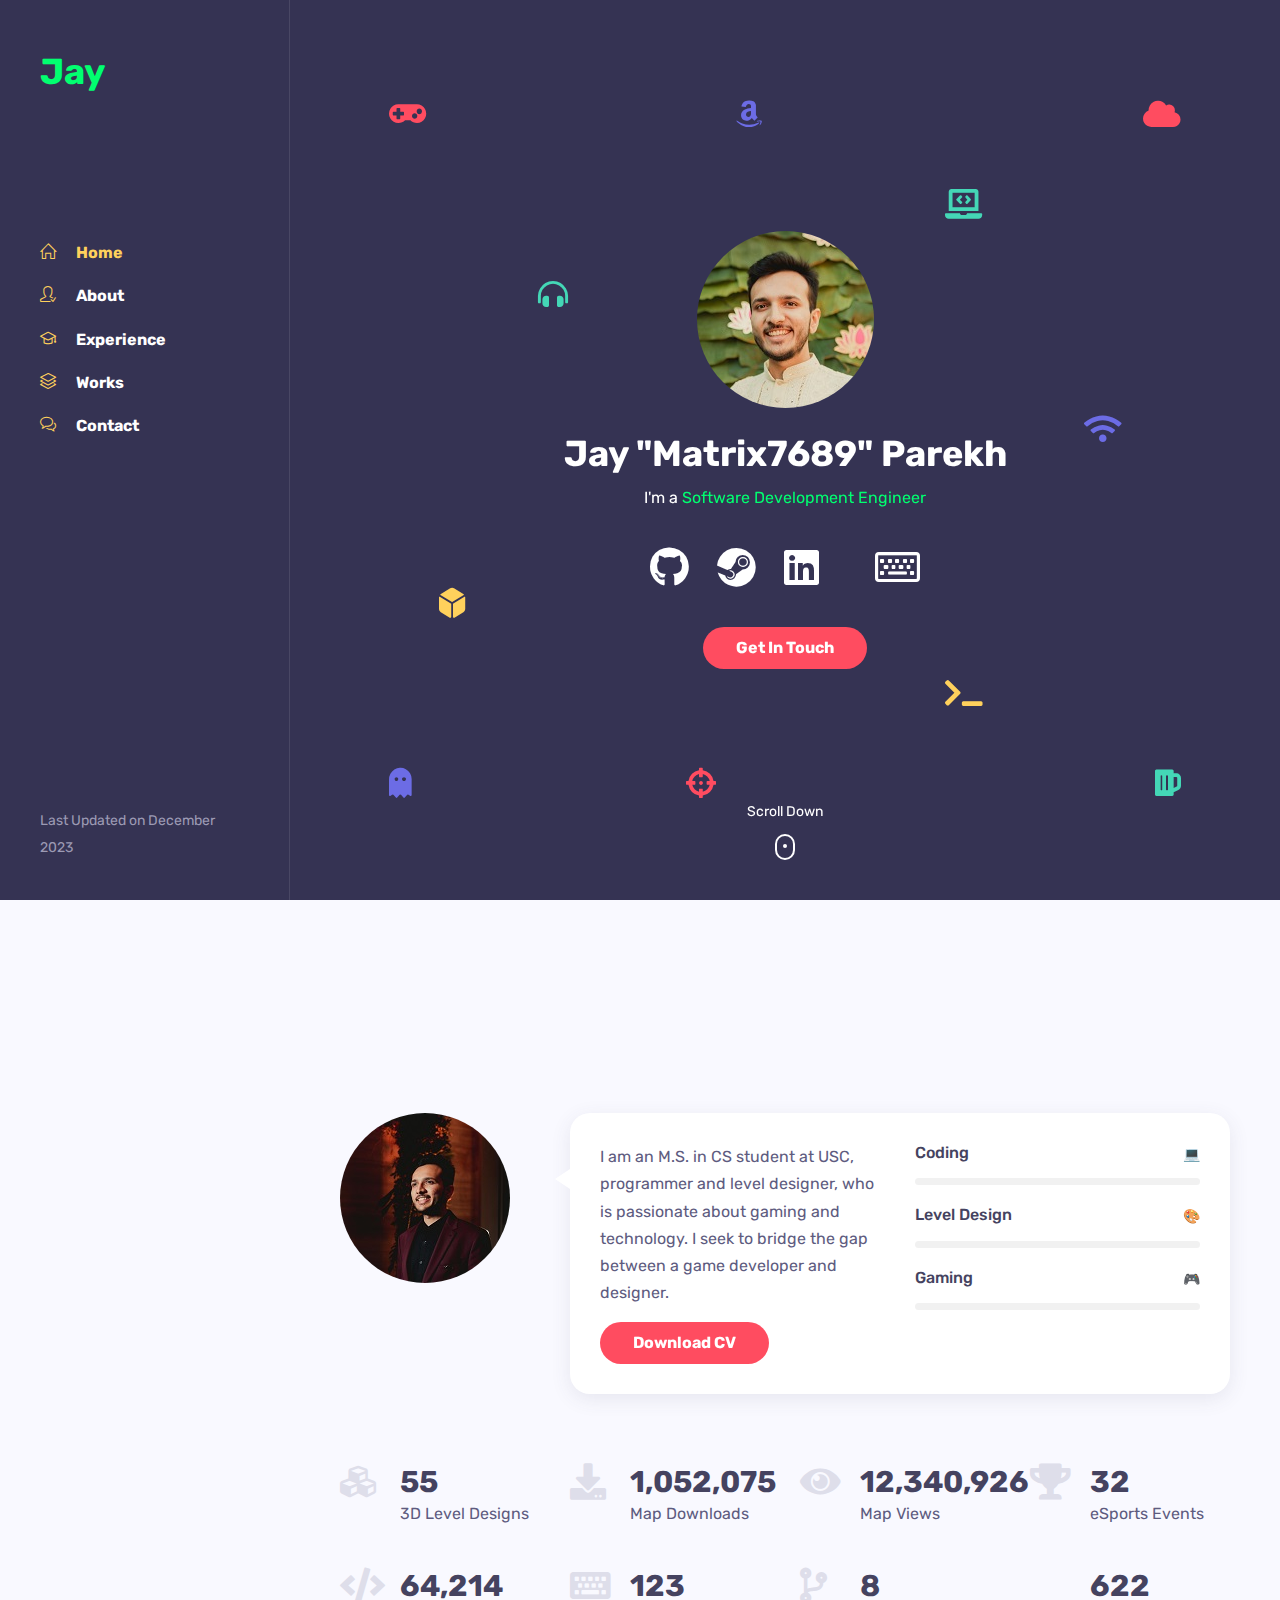
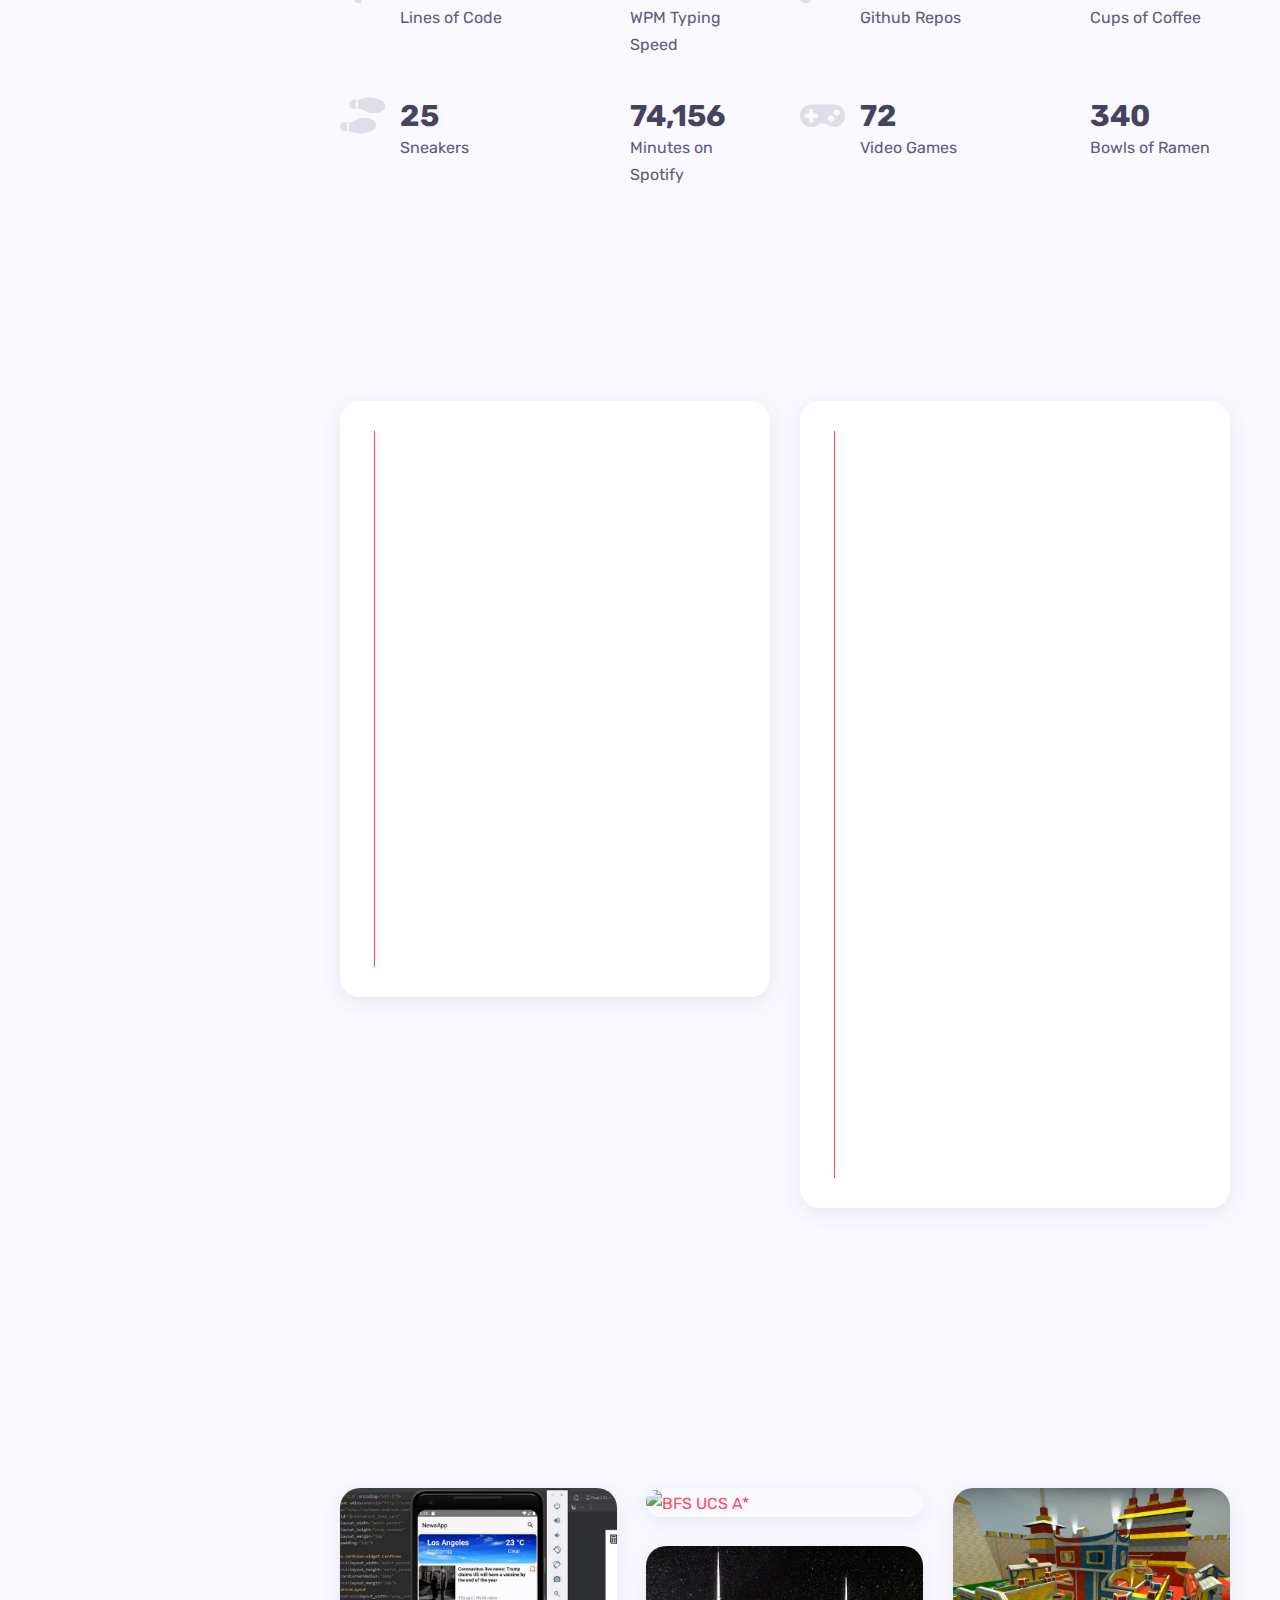
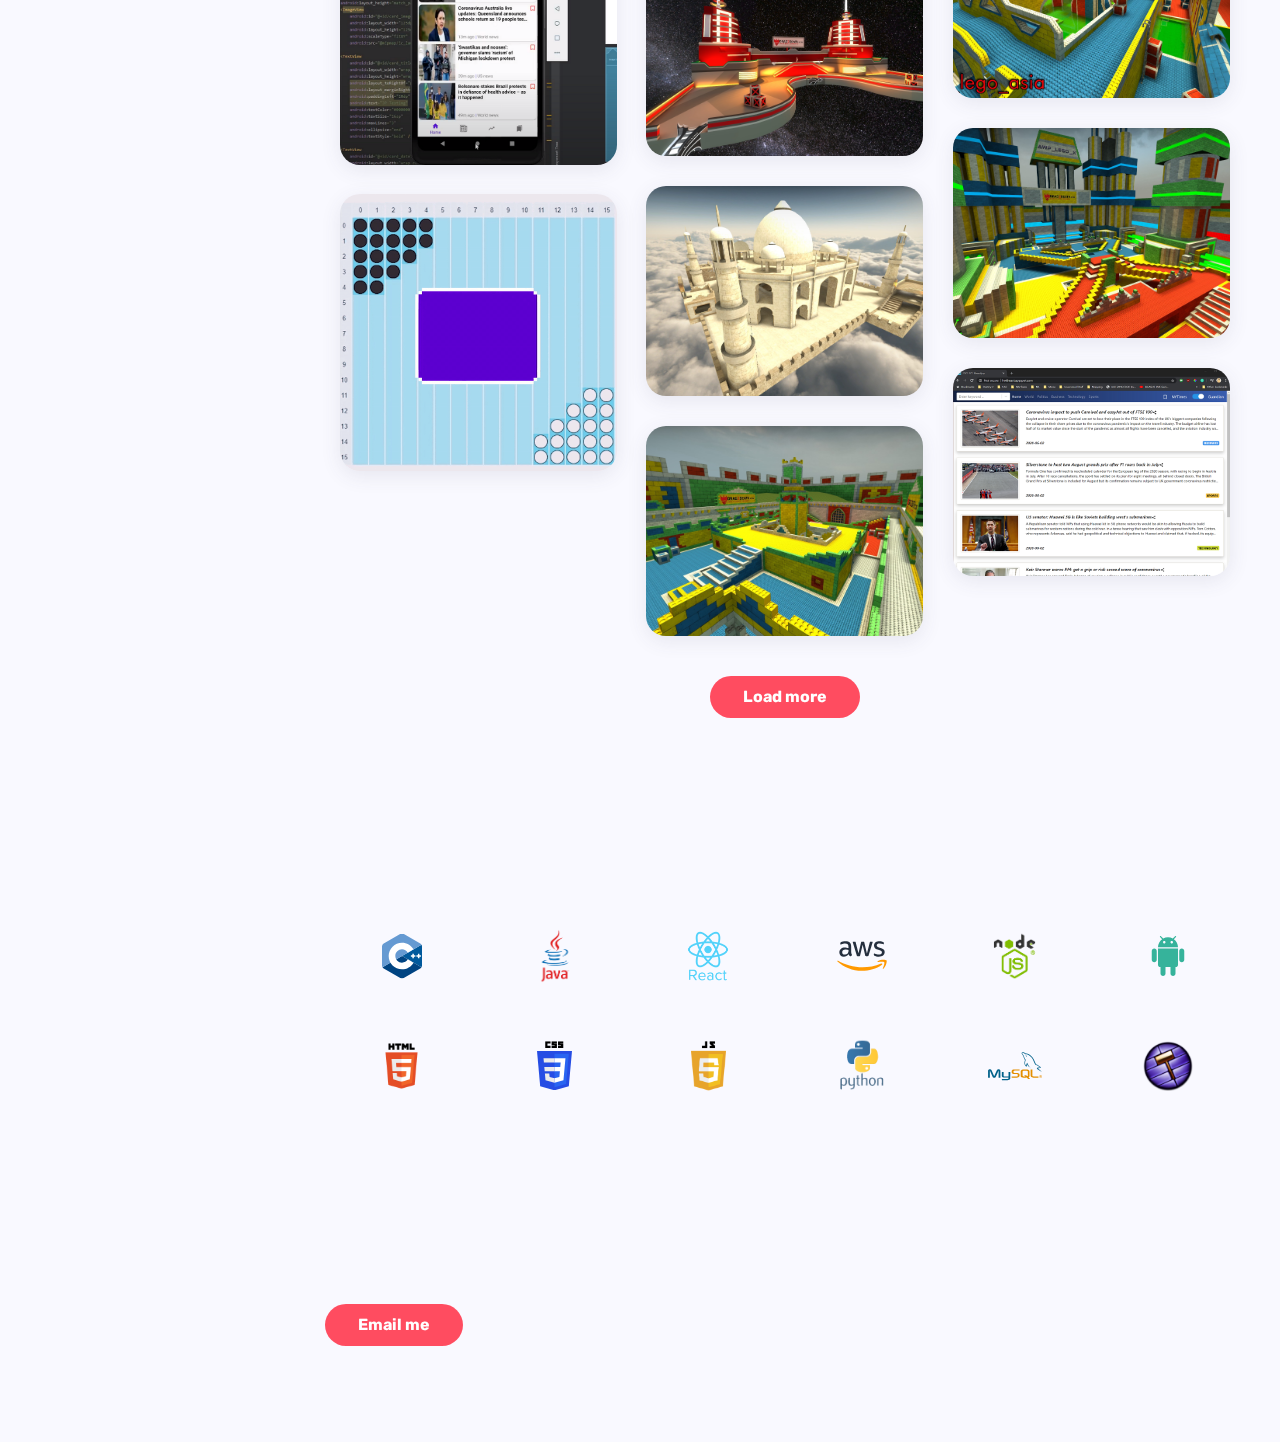
==== index.html @ c743f172 "Updated About Me Stats" ====
<!DOCTYPE html>
<html lang="en-US">

<head>
	<meta http-equiv="Content-Type" content="text/html; charset=UTF-8">
	<title>Jay Parekh Portfolio</title>
	<meta name="description" content="Jay Parekh | Software Developer | Level Designer | Matrix7689">
	<meta name="viewport" content="width=device-width, initial-scale=1, maximum-scale=1">
	<link rel="shortcut icon" type="image/x-icon" href="images/favicon.png">

	<!-- STYLESHEETS -->
	<link rel="stylesheet" href="css/bootstrap.min.css" type="text/css" media="all">
	<link rel="stylesheet" href="css/all.min.css" type="text/css" media="all">
	<link rel="stylesheet" href="css/simple-line-icons.css" type="text/css" media="all">
	<link rel="stylesheet" href="css/slick.css" type="text/css" media="all">
	<link rel="stylesheet" href="css/animate.css" type="text/css" media="all">
	<link rel="stylesheet" href="css/magnific-popup.css" type="text/css" media="all">
	<link rel="stylesheet" href="css/style.css" type="text/css" media="all">
	<script src="https://kit.fontawesome.com/011c4cad6c.js" crossorigin="anonymous"></script>
</head>

<body>

<!-- Preloader -->
<div id="preloader">
	<div class="outer">
		<!-- Google Chrome -->
		<div class="infinityChrome">
			<div></div>
			<div></div>
			<div></div>
		</div>

		<!-- Safari and others -->
		<div class="infinity">
			<div>
				<span></span>
			</div>
			<div>
				<span></span>
			</div>
			<div>
				<span></span>
			</div>
		</div>
		<!-- Stuff -->
		<svg xmlns="http://www.w3.org/2000/svg" version="1.1" class="goo-outer">
			<defs>
				<filter id="goo">
					<feGaussianBlur in="SourceGraphic" stdDeviation="6" result="blur" />
					<feColorMatrix in="blur" values="1 0 0 0 0  0 1 0 0 0  0 0 1 0 0  0 0 0 18 -7" result="goo" />
					<feBlend in="SourceGraphic" in2="goo" />
				</filter>
			</defs>
		</svg>
	</div>
</div>

<!-- mobile header -->
<header class="mobile-header-1">
	<div class="container">
		<!-- menu icon -->
		<div class="menu-icon d-inline-flex mr-4">
			<button>
				<span></span>
			</button>
		</div>
		<!-- logo image -->
		<div class="site-logo">
			<a href="index.html">
				<h1 class="mb-2 mt-0"><span class="text-rotating">Jay, JP, Matrix7689</span></h1>
			</a>
		</div>
	</div>
</header>

<!-- desktop header -->
<header class="desktop-header-1 d-flex align-items-start flex-column">

	<!-- logo image -->
	<div class="site-logo">
		<a href="index.html">
			<h1 class="mb-2 mt-0"><span class="text-rotating">Jay, JP, Matrix7689</span></h1>
		</a>
	</div>

	<!-- main menu -->
	<nav>
		<ul class="vertical-menu scrollspy">
			<li class="active"><a href="#home"><i class="icon-home"></i>Home</a></li>
			<li><a href="#about"><i class="icon-user-following"></i>About</a></li>
<!-- 			<li><a href="#services"><i class="icon-briefcase"></i>Services</a></li> -->
			<li><a href="#experience"><i class="icon-graduation"></i>Experience</a></li>
			<li><a href="#works"><i class="icon-layers"></i>Works</a></li>
			<!-- <li><a href="#blog"><i class="icon-note"></i>Blog</a></li> -->
			<li><a href="#contact"><i class="icon-bubbles"></i>Contact</a></li>
		</ul>
	</nav>

	<!-- site footer -->
	<div class="footer">
		<!-- copyright text -->
		<span class="copyright">Last Updated on December 2023</span>
	</div>

</header>

<!-- main layout -->
<main class="content">

	<!-- section home -->
	<section id="home" class="home d-flex align-items-center">
		<div class="container">

			<!-- intro -->
			<div class="intro">
				<!-- avatar image -->
				<img src="images/avatar_circle.png" alt="JP" class="mb-4" />

				<!-- info -->
				<h1 class="mb-2 mt-0">Jay "Matrix7689" Parekh</h1>
				<span>I'm a <span class="text-rotating">Software Development Engineer, 3D Level Designer, Full Stack Developer</span></span>

				<!-- social icons -->
				<ul class="social-icons light list-inline mb-0 mt-4">
					<li class="list-inline-item"><a href="https://github.com/Matrix7689" target="_blank"><i class="fab fa-github"></i></a></li>
					<li class="list-inline-item"><a href="https://steamcommunity.com/id/MatrixIN" target="_blank"><i class="fab fa-steam"></i></a></li>
					<li class="list-inline-item"><a href="https://www.linkedin.com/in/jaymparekh" target="_blank"><i class="fab fa-linkedin"></i></a></li>
					<li class="list-inline-item"><a href="https://twitter.com/jayp_or_jp" target="_blank"><i class="fab fa-x-twitter"></i></a></li>
					<li class="list-inline-item"><a href="https://monkeytype.com/profile/matrix7689" target="_blank"><i class="far fa-keyboard"></i></a></li>
				</ul>

				<!-- buttons -->
				<div class="mt-4">
					<a href="#contact" class="btn btn-default">Get In Touch</a>
				</div>
			</div>

			<!-- scroll down mouse wheel -->
			<div class="scroll-down">
				<a href="#about" class="mouse-wrapper">
					<span>Scroll Down</span>
					<span class="mouse">
						<span class="wheel"></span>
					</span>
				</a>
			</div>

			<!-- parallax layers -->
			<div class="parallax" data-relative-input="true">

				<div width="50" height="50" data-depth="0.6" class="layer p1"><span class="fas fa-gamepad"></span></div>

				<div width="50" height="50" data-depth="0.6" class="layer p2"><span class="fas fa-headphones-alt"></span></div>

				<div width="50" height="50" data-depth="0.6" class="layer p3"><span class="fas fa-dice-d6"></span></div>

				<div width="50" height="50" data-depth="0.6" class="layer p4"><span class="fas fa-ghost"></span></div>

				<div width="50" height="50" data-depth="0.6" class="layer p5"><span class="fab fa-amazon"></span></div>

				<div width="50" height="50" data-depth="0.6" class="layer p6"><span class="fas fa-crosshairs"></span></div>

				<div width="50" height="50" data-depth="0.6" class="layer p7"><span class="fas fa-laptop-code"></span></div>

				<div width="50" height="50" data-depth="0.6" class="layer p8"><span class="fas fa-terminal"></span></div>

				<div width="50" height="50" data-depth="0.6" class="layer p9"><span class="fas fa-cloud"></span></div>

				<div width="50" height="50" data-depth="0.6" class="layer p10"><span class="fas fa-wifi"></span></div>

				<div width="50" height="50" data-depth="0.6" class="layer p11"><span class="fas fa-beer"></span></div>

<!-- 				<svg width="27" height="29" data-depth="0.3" class="layer p1" xmlns="http://www.w3.org/2000/svg"><path d="M21.15625.60099c4.37954 3.67487 6.46544 9.40612 5.47254 15.03526-.9929 5.62915-4.91339 10.30141-10.2846 12.25672-5.37122 1.9553-11.3776.89631-15.75715-2.77856l2.05692-2.45134c3.50315 2.93948 8.3087 3.78663 12.60572 2.22284 4.297-1.5638 7.43381-5.30209 8.22768-9.80537.79387-4.50328-.8749-9.08872-4.37803-12.02821L21.15625.60099z" fill="#FFD15C" fill-rule="evenodd"/></svg>


				<svg width="26" height="26" data-depth="0.2" class="layer p2" xmlns="http://www.w3.org/2000/svg"><path d="M13 3.3541L2.42705 24.5h21.1459L13 3.3541z" stroke="#FF4C60" stroke-width="3" fill="none" fill-rule="evenodd"/></svg>

				<svg width="30" height="25" data-depth="0.3" class="layer p3" xmlns="http://www.w3.org/2000/svg"><path d="M.1436 8.9282C3.00213 3.97706 8.2841.92763 14.00013.92796c5.71605.00032 10.9981 3.04992 13.85641 8 2.8583 4.95007 2.8584 11.0491-.00014 16.00024l-2.77128-1.6c2.28651-3.96036 2.28631-8.84002.00011-12.8002-2.2862-3.96017-6.5124-6.40017-11.08513-6.4-4.57271.00018-8.79872 2.43984-11.08524 6.4002l-2.77128-1.6z" fill="#44D7B6" fill-rule="evenodd"/></svg>

				<svg width="15" height="23" data-depth="0.6" class="layer p4" xmlns="http://www.w3.org/2000/svg"><rect transform="rotate(30 9.86603 10.13397)" x="7" width="3" height="25" rx="1.5" fill="#FFD15C" fill-rule="evenodd"/></svg>

				<svg width="15" height="23" data-depth="0.2" class="layer p5" xmlns="http://www.w3.org/2000/svg"><rect transform="rotate(30 9.86603 10.13397)" x="7" width="3" height="25" rx="1.5" fill="#6C6CE5" fill-rule="evenodd"/></svg>

				<svg width="49" height="17" data-depth="0.5" class="layer p6" xmlns="http://www.w3.org/2000/svg"><g fill="#FF4C60" fill-rule="evenodd"><path d="M.5 16.5c0-5.71709 2.3825-10.99895 6.25-13.8567 3.8675-2.85774 8.6325-2.85774 12.5 0C23.1175 5.50106 25.5 10.78292 25.5 16.5H23c0-4.57303-1.90625-8.79884-5-11.08535-3.09375-2.28652-6.90625-2.28652-10 0C4.90625 7.70116 3 11.92697 3 16.5H.5z"/><path d="M23.5 16.5c0-5.71709 2.3825-10.99895 6.25-13.8567 3.8675-2.85774 8.6325-2.85774 12.5 0C46.1175 5.50106 48.5 10.78292 48.5 16.5H46c0-4.57303-1.90625-8.79884-5-11.08535-3.09375-2.28652-6.90625-2.28652-10 0-3.09375 2.28651-5 6.51232-5 11.08535h-2.5z"/></g></svg>

				<svg width="26" height="26" data-depth="0.4" class="layer p7" xmlns="http://www.w3.org/2000/svg"><path d="M13 22.6459L2.42705 1.5h21.1459L13 22.6459z" stroke="#FFD15C" stroke-width="3" fill="none" fill-rule="evenodd"/></svg>

				<svg width="19" height="21" data-depth="0.3" class="layer p8" xmlns="http://www.w3.org/2000/svg"><rect transform="rotate(-40 6.25252 10.12626)" x="7" width="3" height="25" rx="1.5" fill="#6C6CE5" fill-rule="evenodd"/></svg>

				<svg width="30" height="25" data-depth="0.3" data-depth-y="-1.30" class="layer p9" xmlns="http://www.w3.org/2000/svg"><path d="M29.8564 16.0718c-2.85854 4.95114-8.1405 8.00057-13.85654 8.00024-5.71605-.00032-10.9981-3.04992-13.85641-8-2.8583-4.95007-2.8584-11.0491.00014-16.00024l2.77128 1.6c-2.28651 3.96036-2.28631 8.84002-.00011 12.8002 2.2862 3.96017 6.5124 6.40017 11.08513 6.4 4.57271-.00018 8.79872-2.43984 11.08524-6.4002l2.77128 1.6z" fill="#6C6CE5" fill-rule="evenodd"/></svg>

				<svg width="47" height="29" data-depth="0.2" class="layer p10" xmlns="http://www.w3.org/2000/svg"><g fill="#44D7B6" fill-rule="evenodd"><path d="M46.78878 17.19094c-1.95535 5.3723-6.00068 9.52077-10.61234 10.8834-4.61167 1.36265-9.0893-.26708-11.74616-4.27524-2.65686-4.00817-3.08917-9.78636-1.13381-15.15866l2.34923.85505c-1.56407 4.29724-1.2181 8.92018.90705 12.12693 2.12514 3.20674 5.70772 4.5107 9.39692 3.4202 3.68921-1.0905 6.92581-4.40949 8.48988-8.70673l2.34923.85505z"/><path d="M25.17585 9.32448c-1.95535 5.3723-6.00068 9.52077-10.61234 10.8834-4.61167 1.36264-9.0893-.26708-11.74616-4.27525C.16049 11.92447-.27182 6.14628 1.68354.77398l2.34923.85505c-1.56407 4.29724-1.2181 8.92018.90705 12.12692 2.12514 3.20675 5.70772 4.5107 9.39692 3.4202 3.68921-1.0905 6.92581-4.40948 8.48988-8.70672l2.34923.85505z"/></g></svg>

				<svg width="33" height="20" data-depth="0.5" class="layer p11" xmlns="http://www.w3.org/2000/svg"><path d="M32.36774.34317c.99276 5.63023-1.09332 11.3614-5.47227 15.03536-4.37895 3.67396-10.3855 4.73307-15.75693 2.77837C5.76711 16.2022 1.84665 11.53014.8539 5.8999l3.15139-.55567c.7941 4.50356 3.93083 8.24147 8.22772 9.8056 4.29688 1.56413 9.10275.71673 12.60554-2.2227C28.34133 9.98771 30.01045 5.4024 29.21635.89884l3.15139-.55567z" fill="#FFD15C" fill-rule="evenodd"/></svg> -->

			</div>
		</div>

	</section>

	<!-- section about -->
	<section id="about">

		<div class="container">

			<!-- section title -->
			<h2 class="section-title wow fadeInUp">About Me</h2>

			<div class="spacer" data-height="60"></div>

			<div class="row">

				<div class="col-md-3">
					<div class="text-center text-md-left">
						<!-- avatar image -->
						<img src="images/avatar_circle_2.png" alt="JP" />
					</div>
					<div class="spacer d-md-none d-lg-none" data-height="30"></div>
				</div>

				<div class="col-md-9 triangle-left-md triangle-top-sm">
					<div class="rounded bg-white shadow-dark padding-30">
						<div class="row">
							<div class="col-md-6">
								<!-- about text -->
<!-- 								<p>I am a student pursuing Master's in Computer Science at University of Southern California. I have rich experience in coding, level design, and web technology. Also, did I mention that I love gaming?</p> -->
								<p>I am an M.S. in CS student at USC, programmer and level designer, who is passionate about gaming and technology. I seek to bridge the gap between a game developer and designer.</p>
								<div class="mt-3">
									<a href="https://matrix7689.github.io/Jay_Parekh_Resume.pdf" target="_blank" class="btn btn-default">Download CV</a>
								</div>
								<div class="spacer d-md-none d-lg-none" data-height="30"></div>
							</div>
							<div class="col-md-6">
								<!-- skill item -->
								<div class="skill-item">
									<div class="skill-info clearfix">
										<h4 class="float-left mb-3 mt-0">Coding</h4>
										<span class="float-right">💻</span>
									</div>
									<div class="progress">
										<div class="progress-bar data-background" role="progressbar" aria-valuemin="0" aria-valuemax="100" aria-valuenow="90" data-color="#FFD15C">
										</div>
									</div>
									<div class="spacer" data-height="20"></div>
								</div>

								<!-- skill item -->
								<div class="skill-item">
									<div class="skill-info clearfix">
										<h4 class="float-left mb-3 mt-0">Level Design</h4>
										<span class="float-right">🎨</span>
									</div>
									<div class="progress">
										<div class="progress-bar data-background" role="progressbar" aria-valuemin="0" aria-valuemax="100" aria-valuenow="80" data-color="#FF4C60">
										</div>
									</div>
									<div class="spacer" data-height="20"></div>
								</div>

								<!-- skill item -->
								<div class="skill-item">
									<div class="skill-info clearfix">
										<h4 class="float-left mb-3 mt-0">Gaming</h4>
										<span class="float-right">🎮</span>
									</div>
									<div class="progress">
										<div class="progress-bar data-background" role="progressbar" aria-valuemin="0" aria-valuemax="100" aria-valuenow="100" data-color="#6C6CE5">
										</div>
									</div>
								</div>
							</div>
						</div>
					</div>
				</div>

			</div>
			<!-- row end -->

			<div class="spacer" data-height="70"></div>

			<div class="row">

				<div class="col-md-3 col-sm-6">
					<!-- fact item -->
					<div class="fact-item">
						<span class="fas fa-cubes"></span>
						<div class="details">
							<h3 class="mb-0 mt-0 number"><em class="count">55</em></h3>
							<p class="mb-0">3D Level Designs</p>
						</div>
					</div>
					<div class="spacer d-md-none d-lg-none" data-height="30"></div>
				</div>

				<div class="col-md-3 col-sm-6">
					<!-- fact item -->
					<div class="fact-item">
						<span class="fas fa-download"></span>
						<div class="details">
							<h3 class="mb-0 mt-0 number"><em class="count">1,052,075</em></h3>
							<p class="mb-0">Map Downloads</p>
						</div>
					</div>
					<div class="spacer d-md-none d-lg-none" data-height="30"></div>
				</div>

				<div class="col-md-3 col-sm-6">
					<!-- fact item -->
					<div class="fact-item">
						<span class="fas fa-eye"></span>
						<div class="details">
							<h3 class="mb-0 mt-0 number"><em class="count">12,340,926</em></h3>
							<p class="mb-0">Map Views</p>
						</div>
					</div>
					<div class="spacer d-md-none d-lg-none" data-height="30"></div>
				</div>

				<div class="col-md-3 col-sm-6">
					<!-- fact item -->
					<div class="fact-item">
						<span class="fas fa-trophy"></span>
						<div class="details">
							<h3 class="mb-0 mt-0 number"><em class="count">32</em></h3>
							<p class="mb-0">eSports Events</p>
						</div>
					</div>
				</div>

			</div>
			<div class="spacer" data-height="40"></div>
			<div class="row">

				<div class="col-md-3 col-sm-6">
					<!-- fact item -->
					<div class="fact-item">
						<span class="fas fa-code"></span>
						<div class="details">
							<h3 class="mb-0 mt-0 number"><em class="count">64,214</em></h3>
							<p class="mb-0">Lines of Code</p>
						</div>
					</div>
					<div class="spacer d-md-none d-lg-none" data-height="30"></div>
				</div>

				<div class="col-md-3 col-sm-6">
					<!-- fact item -->
					<div class="fact-item">
						<span class="fas fa-keyboard"></span>
						<div class="details">
							<h3 class="mb-0 mt-0 number"><em class="count">123</em></h3>
							<p class="mb-0">WPM Typing Speed</p>
						</div>
					</div>
					<div class="spacer d-md-none d-lg-none" data-height="30"></div>
				</div>

				<div class="col-md-3 col-sm-6">
					<!-- fact item -->
					<div class="fact-item">
						<span class="fas fa-code-branch"></span>
						<div class="details">
							<h3 class="mb-0 mt-0 number"><em class="count">8</em></h3>
							<p class="mb-0">Github Repos</p>
						</div>
					</div>
					<div class="spacer d-md-none d-lg-none" data-height="30"></div>
				</div>

				<div class="col-md-3 col-sm-6">
					<!-- fact item -->
					<div class="fact-item">
						<span class="fas fa-mug-hot"></span>
						<div class="details">
							<h3 class="mb-0 mt-0 number"><em class="count">622</em></h3>
							<p class="mb-0">Cups of Coffee</p>
						</div>
					</div>
				</div>

			</div>
			<div class="spacer" data-height="40"></div>
			<div class="row">

				<div class="col-md-3 col-sm-6">
					<!-- fact item -->
					<div class="fact-item">
						<span class="fas fa-shoe-prints"></span>
						<div class="details">
							<h3 class="mb-0 mt-0 number"><em class="count">25</em></h3>
							<p class="mb-0">Sneakers</p>
						</div>
					</div>
					<div class="spacer d-md-none d-lg-none" data-height="30"></div>
				</div>

				<div class="col-md-3 col-sm-6">
					<!-- fact item -->
					<div class="fact-item">
						<span class="fas fa-headphones-simple"></span>
						<div class="details">
							<h3 class="mb-0 mt-0 number"><em class="count">74,156</em></h3>
							<p class="mb-0">Minutes on Spotify</p>
						</div>
					</div>
					<div class="spacer d-md-none d-lg-none" data-height="30"></div>
				</div>

				<div class="col-md-3 col-sm-6">
					<!-- fact item -->
					<div class="fact-item">
						<span class="fas fa-gamepad"></span>
						<div class="details">
							<h3 class="mb-0 mt-0 number"><em class="count">72</em></h3>
							<p class="mb-0">Video Games</p>
						</div>
					</div>
					<div class="spacer d-md-none d-lg-none" data-height="30"></div>
				</div>

				<div class="col-md-3 col-sm-6">
					<!-- fact item -->
					<div class="fact-item">
						<span class="fas fa-bowl-rice"></span>
						<div class="details">
							<h3 class="mb-0 mt-0 number"><em class="count">340</em></h3>
							<p class="mb-0">Bowls of Ramen</p>
						</div>
					</div>
				</div>

			</div>

		</div>

	</section>

	<!-- section services -->
	<!-- <section id="services">

		<div class="container">


			<h2 class="section-title wow fadeInUp">Services</h2>

			<div class="spacer" data-height="60"></div>

			<div class="row">

				<div class="col-md-4">

					<div class="service-box rounded data-background padding-30 text-center text-light shadow-blue" data-color="#6C6CE5">
						<img src="images/service-1.svg" alt="UI/UX design" />
						<h3 class="mb-3 mt-0">UI/UX design</h3>
						<p class="mb-0">Lorem ipsum dolor sit amet consectetuer adipiscing elit aenean commodo ligula eget.</p>
					</div>
					<div class="spacer d-md-none d-lg-none" data-height="30"></div>
				</div>

				<div class="col-md-4">

					<div class="service-box rounded data-background padding-30 text-center shadow-yellow" data-color="#F9D74C">
						<img src="images/service-2.svg" alt="UI/UX design" />
						<h3 class="mb-3 mt-0">Web Development</h3>
						<p class="mb-0">Lorem ipsum dolor sit amet consectetuer adipiscing elit aenean commodo ligula eget.</p>
					</div>
					<div class="spacer d-md-none d-lg-none" data-height="30"></div>
				</div>

				<div class="col-md-4">

					<div class="service-box rounded data-background padding-30 text-center text-light shadow-pink" data-color="#F97B8B">
						<img src="images/service-3.svg" alt="UI/UX design" />
						<h3 class="mb-3 mt-0">Photography</h3>
						<p class="mb-0">Lorem ipsum dolor sit amet consectetuer adipiscing elit aenean commodo ligula eget.</p>
					</div>
				</div>

			</div>

			<div class="mt-5 text-center">
				<p class="mb-0">Looking for a custom job? <a href="#contact">Click here</a> to contact me! 👋</p>
			</div>

		</div>

	</section> -->

	<!-- section experience -->
	<section id="experience">

		<div class="container">

			<!-- section title -->
			<h2 class="section-title wow fadeInUp">Education and Experience</h2>
			<div class="spacer" data-height="60"></div>

			<div class="row">

				<div class="col-md-6">

					<!-- timeline wrapper -->
					<div class="timeline edu bg-white rounded shadow-dark padding-30 overflow-hidden">

						<!-- timeline item -->
						<div class="timeline-container wow fadeInUp">
							<div class="content">
								<span class="time">August 2019 - May 2021</span>
								<h3 class="title">University of Southern California</h3>
								<p class="myRole">Master's in Computer Science</p>
								<ul class="myDesc">
									<li>Location: Los Angeles, USA</li>
									<li>Relevant Coursework: Web Technologies, 3-D Graphics and Rendering, Analysis of Algorithms, Foundations of Artificial Intelligence, Advanced Mobile Devices and Game Consoles</li>
								</ul>
							</div>
						</div>

						<!-- timeline item -->
						<div class="timeline-container wow fadeInUp" data-wow-delay="0.2s">
							<div class="content">
								<span class="time">August 2015 - May 2019</span>
								<h3 class="title">University of Mumbai</h3>
								<p class="myRole">Bachelor of Engineering in Information Technology</p>
								<ul class="myDesc">
									<li>Location: Mumbai, India</li>
									<li>Relevant Coursework: Data Structure and Algorithm Analysis, Computer Graphics and Virtual Reality, Object Oriented Programming Methodology, Image Processing, Web Programming</li>
								</ul>
							</div>
						</div>

						<!-- main line -->
						<span class="line"></span>

					</div>

				</div>

				<div class="col-md-6">

					<!-- responsive spacer -->
					<div class="spacer d-md-none d-lg-none" data-height="30"></div>

					<!-- timeline wrapper -->
					<div class="timeline exp bg-white rounded shadow-dark padding-30 overflow-hidden">

						<!-- timeline item -->
						<div class="timeline-container wow fadeInUp">
							<div class="content">
								<span class="time">May 2020 - August 2020</span>
								<h3 class="title"  style="color:#FF9800;"><span class="fab fa-amazon" style="margin-right:4px"></span>| Amazon</h3>
								<p class="myRole">Software Development Engineer Intern</p>
								<ul class="myDesc">
									<li>Developed a Full-Stack end to end service tool, consumed by the Ordering Shopping Cart team.</li>
									<li>Brought down operation time from 4 hours to 5 minutes by automating the existing manual and error-prone process.</li>
									<li>Designed a UI in ReactJS with filtering, sorting, pagination, selection and form validation features.</li>
									<li>Implemented and devised new APIs in Java which act as the middleware between the Front-end and other Back-end components.</li>
								</ul>
							</div>
						</div>

						<!-- timeline item -->
						<div class="timeline-container wow fadeInUp" data-wow-delay="0.2s">
							<div class="content">
								<span class="time">July 2017 - February 2019</span>
								<h3 class="title">Bigshine Media & Entertainment</h3>
								<p class="myRole">Chief Technical Officer</p>
								<ul class="myDesc">
									<li>Led operations of 4 subsidiaries: Mammoth Media, Mammoth Gears, Ironhead Productions and Mammoth Gaming.</li>
									<li>Headed a group of 3 in developing 3 websites (both front-end and back-end).</li>
									<li>Communicated, co-ordinated and contacted large companies such as Cooler Master, Zowie by BenQ, Circle Gaming, USports and Entity Gaming.</li>
									<li>Supervised technical operations of video games in “U CYPHER SEASON 1” TV show telecasted on MTV India.</li>
								</ul>
							</div>
						</div>

						<!-- main line -->
						<span class="line"></span>

					</div>

				</div>

			</div>

		</div>

	</section>

	<!-- section works -->
	<section id="works">

		<div class="container">

			<!-- section title -->
			<h2 class="section-title wow fadeInUp">Works</h2>

			<div class="spacer" data-height="60"></div>

			<!-- portfolio filter (desktop) -->
			<ul class="portfolio-filter list-inline wow fadeInUp">
				<li class="current list-inline-item" data-filter="*">All</li>
				<li class="list-inline-item" data-filter=".creative">Level Designs</li>
				<li class="list-inline-item" data-filter=".art">Web Dev</li>
				<li class="list-inline-item" data-filter=".design">AI</li>
				<li class="list-inline-item" data-filter=".branding">ML</li>
			</ul>

			<!-- portfolio filter (mobile) -->
			<div class="pf-filter-wrapper">
				<select class="portfolio-filter-mobile">
					<option value="*">All</option>
					<option value=".creative">Level Designs</option>
					<option value=".art">Web Dev</option>
					<option value=".design">AI</option>
					<option value=".branding">ML</option>
				</select>
			</div>

			<!-- portolio wrapper -->
			<div class="row portfolio-wrapper">

				<!-- portfolio item -->
<!-- 				<div class="col-md-4 col-sm-6 grid-item art">
					<a href="images/works/1.svg" class="work-image">
						<div class="portfolio-item rounded shadow-dark">
							<div class="details">
								<span class="term">Art</span>
								<h4 class="title">Project Managment Illustration</h4>
								<span class="more-button"><i class="icon-magnifier-add"></i></span>
							</div>
							<div class="thumb">
								<img src="images/works/1.svg" alt="Portfolio-title" />
								<div class="mask"></div>
							</div>
						</div>
					</a>
				</div> -->

				<!-- portfolio item -->
				<div class="col-md-4 col-sm-6 grid-item art">
					<a href="#small-dialog" class="work-content">
						<div class="portfolio-item rounded shadow-dark">
							<div class="details">
								<span class="term">Web Dev, Android</span>
								<h4 class="title">NewsApp - Android Application</h4>
								<span class="more-button"><i class="icon-options"></i></span>
							</div>
							<div class="thumb">
								<img src="images/works/android_news.png" alt="NewsApp Android" />
								<div class="mask"></div>
							</div>
						</div>
					</a>
					<div id="small-dialog" class="white-popup zoom-anim-dialog mfp-hide">
						<iframe height="333" width="592" src="https://www.youtube.com/embed/Pxl6860Nsec"></iframe>
						<h2>NewsApp - Android Application</h2>
						<p>The app shows latest news using Guardian API, and latest weather information using OpenWeatherMap API - based on user's live location.</p>
						<p>Users can bookmark any article that they like and it is saved locally using SharedPreferences.</p>
						<p>Used Google Trends API and MP Android Chart to graph keyword trends searched by users.</p>
						<p>Implemented Bing Autosuggest API in the search bar to help users look for news related to a specific keyword.</p>
						<a href="https://github.com/Matrix7689/NewsApp-Android" target="_blank" class="btn btn-default">View on Github</a>
					</div>
				</div>

				<div class="col-md-4 col-sm-6 grid-item design">
					<a href="#small-dialog3" class="work-content">
						<div class="portfolio-item rounded shadow-dark">
							<div class="details">
								<span class="term">AI</span>
								<h4 class="title">BFS UCS A*</h4>
								<span class="more-button"><i class="icon-options"></i></span>
							</div>
							<div class="thumb">
								<img src="images/works/bfs.gif" alt="BFS UCS A*" />
								<div class="mask"></div>
							</div>
						</div>
					</a>
					<div id="small-dialog3" class="white-popup zoom-anim-dialog mfp-hide">
						<img src="images/works/bfs.gif" alt="BFS UCS A*" />
						<h2>BFS UCS A*</h2>
						<p>A C++11 program that will take an input file that describes the terrain map, landing site, target sites, and characteristics of a Mars rover robot and for each target site, it will find the optimal (shortest) safe path from the landing site to that target. A path is composed of a sequence of elementary moves. Each elementary move consists of moving the rover to one of its 8 neighbors.</p>
						<a href="https://github.com/Matrix7689/BFS-UCS-AStar" target="_blank" class="btn btn-default">View on Github</a>
					</div>
				</div>

				<!-- portfolio item -->
<!-- 				<div class="col-md-4 col-sm-6 grid-item branding">
					<a href="https://www.youtube.com/watch?v=qf9z4ulfmYw" class="work-video">
						<div class="portfolio-item rounded shadow-dark">
							<div class="details">
								<span class="term">Branding</span>
								<h4 class="title">Delivery App Wireframe</h4>
								<span class="more-button"><i class="icon-camrecorder"></i></span>
							</div>
							<div class="thumb">
								<img src="images/works/3.svg" alt="Portfolio-title" />
								<div class="mask"></div>
							</div>
						</div>
					</a>
				</div> -->

				<!-- portfolio item -->
<!-- 				<div class="col-md-4 col-sm-6 grid-item creative">
					<a href="https://w.soundcloud.com/player/?url=https%3A//api.soundcloud.com/tracks/240233494&amp;color=%23ff5500&amp;auto_play=false&amp;hide_related=false&amp;show_comments=true&amp;show_user=true&amp;show_reposts=false&amp;show_teaser=true&amp;visual=true" class="work-video">
						<div class="portfolio-item rounded shadow-dark">
							<div class="details">
								<span class="term">Creative</span>
								<h4 class="title">Onboarding Motivation</h4>
								<span class="more-button"><i class="icon-music-tone-alt"></i></span>
							</div>
							<div class="thumb">
								<img src="images/works/4.svg" alt="Portfolio-title" />
								<div class="mask"></div>
							</div>
						</div>
					</a>
				</div> -->

				<!-- portfolio item -->
				<div class="col-md-4 col-sm-6 grid-item creative">
					<a href="#gallery-1" class="gallery-link">
						<div class="portfolio-item rounded shadow-dark">
							<div class="details">
								<span class="term">Level Design</span>
								<h4 class="title">Awp Lego Asia</h4>
								<span class="more-button"><i class="icon-picture"></i></span>
							</div>
							<div class="thumb">
								<img class="works-img" src="images/works/awplegoasia/0_main.jpg" alt="Awp Lego Asia" />
								<div class="mask"></div>
							</div>
						</div>
					</a>
					<div id="gallery-1" class="gallery mfp-hide">
						<a href="images/works/awplegoasia/0_main.jpg"></a>
						<a href="images/works/awplegoasia/1.jpg"></a>
						<a href="images/works/awplegoasia/2.jpg"></a>
						<a href="images/works/awplegoasia/3.jpg"></a>
						<a href="images/works/awplegoasia/4.jpg"></a>
						<a href="images/works/awplegoasia/5.jpg"></a>
						<a href="images/works/awplegoasia/6.jpg"></a>
					</div>
				</div>

				<div class="col-md-4 col-sm-6 grid-item creative">
					<a href="#gallery-2" class="gallery-link">
						<div class="portfolio-item rounded shadow-dark">
							<div class="details">
								<span class="term">Level Design</span>
								<h4 class="title">Lcz Ctf Galaxy</h4>
								<span class="more-button"><i class="icon-picture"></i></span>
							</div>
							<div class="thumb">
								<img class="works-img" src="images/works/lczctfgalaxy/0_main.jpg" alt="Lcz Ctf Galaxy" />
								<div class="mask"></div>
							</div>
						</div>
					</a>
					<div id="gallery-2" class="gallery mfp-hide">
						<a href="images/works/lczctfgalaxy/0_main.jpg"></a>
						<a href="images/works/lczctfgalaxy/1.jpg"></a>
						<a href="images/works/lczctfgalaxy/2.jpg"></a>
						<a href="images/works/lczctfgalaxy/3.jpg"></a>
						<a href="images/works/lczctfgalaxy/4.jpg"></a>
						<a href="images/works/lczctfgalaxy/5.jpg"></a>
					</div>
				</div>

				<div class="col-md-4 col-sm-6 grid-item creative">
					<a href="#gallery-4" class="gallery-link">
						<div class="portfolio-item rounded shadow-dark">
							<div class="details">
								<span class="term">Level Design</span>
								<h4 class="title">Awp Lego X</h4>
								<span class="more-button"><i class="icon-picture"></i></span>
							</div>
							<div class="thumb">
								<img class="works-img" src="images/works/awplegox/0_main.jpg" alt="Awp Lego X" />
								<div class="mask"></div>
							</div>
						</div>
					</a>
					<div id="gallery-4" class="gallery mfp-hide">
						<a href="images/works/awplegox/0_main.jpg"></a>
						<a href="images/works/awplegox/1.jpg"></a>
						<a href="images/works/awplegox/2.jpg"></a>
						<a href="images/works/awplegox/3.jpg"></a>
						<a href="images/works/awplegox/4.jpg"></a>
					</div>
				</div>

				<div class="col-md-4 col-sm-6 grid-item creative">
					<a href="#gallery-3" class="gallery-link">
						<div class="portfolio-item rounded shadow-dark">
							<div class="details">
								<span class="term">Level Design</span>
								<h4 class="title">Awp Taj Heaven</h4>
								<span class="more-button"><i class="icon-picture"></i></span>
							</div>
							<div class="thumb">
								<img class="works-img" src="images/works/awptajheaven/0_main.jpg" alt="Awp Taj Heaven" />
								<div class="mask"></div>
							</div>
						</div>
					</a>
					<div id="gallery-3" class="gallery mfp-hide">
						<a href="images/works/awptajheaven/0_main.jpg"></a>
						<a href="images/works/awptajheaven/1.jpg"></a>
						<a href="images/works/awptajheaven/2.jpg"></a>
						<a href="images/works/awptajheaven/3.jpg"></a>
						<a href="images/works/awptajheaven/4.jpg"></a>
					</div>
				</div>

				<!-- portfolio item -->
<!-- 				<div class="col-md-4 col-sm-6 grid-item creative design">
					<a href="https://themeforest.net/user/pxlsolutions/portfolio" target="_blank">
						<div class="portfolio-item rounded shadow-dark">
							<div class="details">
								<span class="term">Creative, Design</span>
								<h4 class="title">Game Store App Concept</h4>
								<span class="more-button"><i class="icon-link"></i></span>
							</div>
							<div class="thumb">
								<img src="images/works/6.svg" alt="Portfolio-title" />
								<div class="mask"></div>
							</div>
						</div>
					</a>
				</div> -->
				<div class="col-md-4 col-sm-6 grid-item design">
					<a href="#small-dialog4" class="work-content">
						<div class="portfolio-item rounded shadow-dark">
							<div class="details">
								<span class="term">AI</span>
								<h4 class="title">Halma Game Playing Agent</h4>
								<span class="more-button"><i class="icon-options"></i></span>
							</div>
							<div class="thumb">
								<img src="images/works/halma.gif" alt="Halma Game Playing Agent" />
								<div class="mask"></div>
							</div>
						</div>
					</a>
					<div id="small-dialog4" class="white-popup zoom-anim-dialog mfp-hide">
						<img src="images/works/halma.gif" alt="Halma Game Playing Agent" />
						<h2>Halma Game Playing Agent</h2>
						<p>A C++11 programmed AI will play the game of Halma, an adversarial game with some similarities to checkers. The game uses a 16x16 checkered gameboard. Each player starts with 19 game pieces clustered in diagonally opposite corners of the board. To win the game, a player needs to transfer all of their pieces from their starting corner to the opposite corner, into the positions that were initially occupied by the opponent. Read this article for further details on Halma and its rules.</p>
						<p>Essentially, our agent will evaluate the gameboard and output the best / optimal move by using Alpha Beta Pruning Minimax algorithm upto 3-ply.</p>
						<a href="https://github.com/Matrix7689/Halma-AI" target="_blank" class="btn btn-default">View on Github</a>
					</div>
				</div>

				<div class="col-md-4 col-sm-6 grid-item art">
					<a href="#small-dialog2" class="work-content">
						<div class="portfolio-item rounded shadow-dark">
							<div class="details">
								<span class="term">Web Dev</span>
								<h4 class="title">NewsApp - React Website</h4>
								<span class="more-button"><i class="icon-options"></i></span>
							</div>
							<div class="thumb">
								<img src="images/works/react_news.png" alt="NewsApp React" />
								<div class="mask"></div>
							</div>
						</div>
					</a>
					<div id="small-dialog2" class="white-popup zoom-anim-dialog mfp-hide">
						<iframe height="333" width="592" src="https://www.youtube.com/embed/LMVtO46jhlI"></iframe>
						<h2>NewsApp - React Website</h2>
						<p>A responsive website made using ReactJS and NodeJS which displays latest news from different categories from New York Times API and Guardian API.</p>
						<p>Users can share any article through Facebook, Twitter or Email. Users can also bookmark any article that they like and it is saved locally using HTML5 LocalStorage.</p>
						<p>Implemented asynchronous select option to allow users to search for news based on a particular search keyword.</p>
						<a href="http://hw8react.appspot.com/" target="_blank" class="btn btn-default">Live Website</a>
						<a href="https://github.com/Matrix7689/NewsApp-React" target="_blank" class="btn btn-default">View on Github</a>
					</div>
				</div>

				<div class="col-md-4 col-sm-6 grid-item creative">
					<a href="#gallery-5" class="gallery-link">
						<div class="portfolio-item rounded shadow-dark">
							<div class="details">
								<span class="term">Level Design</span>
								<h4 class="title">Awp Lego Fort</h4>
								<span class="more-button"><i class="icon-picture"></i></span>
							</div>
							<div class="thumb">
								<img class="works-img" src="images/works/awplegofort/0_main.jpg" alt="Awp Lego Fort" />
								<div class="mask"></div>
							</div>
						</div>
					</a>
					<div id="gallery-5" class="gallery mfp-hide">
						<a href="images/works/awplegofort/0_main.jpg"></a>
						<a href="images/works/awplegofort/1.jpg"></a>
						<a href="images/works/awplegofort/2.jpg"></a>
						<a href="images/works/awplegofort/3.jpg"></a>
						<a href="images/works/awplegofort/4.jpg"></a>
					</div>
				</div>

			</div>

			<!-- more button -->
			<div class="load-more text-center mt-4">
				<a href="javascript:" class="btn btn-default"><i class="fas fa-spinner"></i> Load more</a>
				<!-- numbered pagination (hidden for infinite scroll) -->
				<ul class="portfolio-pagination list-inline d-none">
					<li class="list-inline-item">1</li>
					<li class="list-inline-item"><a href="works-2.html">2</a></li>
				</ul>
			</div>

		</div>

	</section>

	<!-- section prices -->
<!-- 	<section id="prices">

		<div class="container">

			<h2 class="section-title wow fadeIn">Pricing Plans</h2>

			<div class="spacer" data-height="60"></div>

			<div class="row">

				<div class="col-md-4 pr-md-0 mt-md-4 mt-0">

					<div class="price-item bg-white rounded shadow-dark text-center">
						<img src="images/price-1.svg" alt="Regular" />
						<h2 class="plan">Basic</h2>
						<p>A Simple option but powerful to manage your business</p>
						<p>Email support</p>
						<h3 class="price"><em>$</em>9<span>Month</span></h3>
						<a href="#" class="btn btn-default">Get Started</a>
					</div>
				</div>

				<div class="col-md-4 px-md-0 my-4 my-md-0">

					<div class="price-item bg-white rounded shadow-dark text-center best">
						<span class="badge">Recommended</span>
						<img src="images/price-2.svg" alt="Premium" />
						<h2 class="plan">Premium</h2>
						<p>Unlimited product including apps integrations and more features</p>
						<p>Mon-Fri support</p>
						<h3 class="price"><em>$</em>49<span>Month</span></h3>
						<a href="#" class="btn btn-default">Get Started</a>
					</div>
				</div>

				<div class="col-md-4 pl-md-0 mt-md-4 mt-0">

					<div class="price-item bg-white rounded shadow-dark text-center">
						<img src="images/price-3.svg" alt="Ultimate" />
						<h2 class="plan">Ultimate</h2>
						<p>A wise option for large companies and individuals</p>
						<p>24/7 support</p>
						<h3 class="price"><em>$</em>99<span>Month</span></h3>
						<a href="#" class="btn btn-default">Get Started</a>
					</div>
				</div>

			</div>

		</div>

	</section> -->

	<!-- section testimonials -->
	<section id="testimonials">

		<div class="container">

			<!-- section title -->
			<h2 class="section-title wow fadeInUp">Tech Stack</h2>

			<!-- <div class="spacer" data-height="60"></div> -->

			<!-- testimonials wrapper -->
			<!-- <div class="testimonials-wrapper">


				<div class="testimonial-item text-center mx-auto">
					<div class="thumb mb-3 mx-auto">
						<img src="images/avatar-3.svg" alt="customer-name" />
					</div>
					<h4 class="mt-3 mb-0">John Doe</h4>
					<span class="subtitle">Product designer at Dribbble</span>
					<div class="bg-white padding-30 shadow-dark rounded triangle-top position-relative mt-4">
						<p class="mb-0">I enjoy working with the theme and learn so much. You guys make the process fun and interesting. Good luck! 👍</p>
					</div>
				</div>


				<div class="testimonial-item text-center mx-auto">
					<div class="thumb mb-3 mx-auto">
						<img src="images/avatar-1.svg" alt="customer-name" />
					</div>
					<h4 class="mt-3 mb-0">John Doe</h4>
					<span class="subtitle">Product designer at Dribbble</span>
					<div class="bg-white padding-30 shadow-dark rounded triangle-top position-relative mt-4">
						<p class="mb-0">I enjoy working with the theme and learn so much. You guys make the process fun and interesting. Good luck! 🔥</p>
					</div>
				</div>

			</div> -->

			<div class="row">
				<div class="col-md-2 col-6">
					<!-- client item -->
					<div class="client-item">
						<div class="inner">
							<img src="images/cpp_logo.svg" height="40" width="40" alt="C++" />
						</div>
					</div>
				</div>
				<div class="col-md-2 col-6">
					<!-- client item -->
					<div class="client-item">
						<div class="inner">
							<img src="images/java_logo.png" height="60" width="60" alt="Java" />
						</div>
					</div>
				</div>
				<div class="col-md-2 col-6">
					<!-- client item -->
					<div class="client-item">
						<div class="inner">
							<img src="images/react.png" height="50" width="50" alt="React" />
						</div>
					</div>
				</div>
				<div class="col-md-2 col-6">
					<!-- client item -->
					<div class="client-item">
						<div class="inner">
							<img src="images/aws_logo.svg" height="50" width="50" alt="AWS" />
						</div>
					</div>
				</div>
				<div class="col-md-2 col-6">
					<!-- client item -->
					<div class="client-item">
						<div class="inner">
							<img src="images/nodejs_logo.png" height="55" width="55" alt="NodeJS" />
						</div>
					</div>
				</div>
				<div class="col-md-2 col-6">
					<!-- client item -->
					<div class="client-item">
						<div class="inner">
							<img src="images/android_logo.svg" height="40" width="40" alt="Android" />
						</div>
					</div>
				</div>
				<div class="col-md-2 col-6">
					<!-- client item -->
					<div class="client-item">
						<div class="inner">
							<img src="images/html_logo.png" height="45" width="45" alt="HTML5" />
						</div>
					</div>
				</div>
				<div class="col-md-2 col-6">
					<!-- client item -->
					<div class="client-item">
						<div class="inner">
							<img src="images/css_logo.svg" height="35" width="35" alt="CSS3" />
						</div>
					</div>
				</div>
				<div class="col-md-2 col-6">
					<!-- client item -->
					<div class="client-item">
						<div class="inner">
							<img src="images/js_logo.png" height="35" width="35" alt="JavaScript" />
						</div>
					</div>
				</div>
				<div class="col-md-2 col-6">
					<!-- client item -->
					<div class="client-item">
						<div class="inner">
							<img src="images/python_logo.png" height="70" width="70" alt="Python" />
						</div>
					</div>
				</div>
				<div class="col-md-2 col-6">
					<!-- client item -->
					<div class="client-item">
						<div class="inner">
							<img src="images/sql_logo.svg" height="70" width="70" alt="MySQL" />
						</div>
					</div>
				</div>
				<div class="col-md-2 col-6">
					<!-- client item -->
					<div class="client-item">
						<div class="inner">
							<img src="images/hammer_logo.png" height="50" width="50" alt="Hammer" />
						</div>
					</div>
				</div>

			</div>

		</div>

	</section>

	<!-- section blog -->
	<!-- <section id="blog">

		<div class="container">


			<h2 class="section-title wow fadeInUp">Latest Posts</h2>

			<div class="spacer" data-height="60"></div>

			<div class="row blog-wrapper">

				<div class="col-md-4">

					<div class="blog-item rounded bg-white shadow-dark wow fadeIn">
						<div class="thumb">
							<a href="#">
								<span class="category">Reviews</span>
							</a>
							<a href="#">
								<img src="images/blog/1.svg" alt="blog-title" />
							</a>
						</div>
						<div class="details">
							<h4 class="my-0 title"><a href="#">5 Best App Development Tool for Your Project</a></h4>
							<ul class="list-inline meta mb-0 mt-2">
								<li class="list-inline-item">09 February, 2020</li>
								<li class="list-inline-item"></li>
							</ul>
						</div>
					</div>
				</div>

				<div class="col-md-4">

					<div class="blog-item rounded bg-white shadow-dark wow fadeIn">
						<div class="thumb">
							<a href="#">
								<span class="category">Tutorial</span>
							</a>
							<a href="#">
								<img src="images/blog/2.svg" alt="blog-title" />
							</a>
						</div>
						<div class="details">
							<h4 class="my-0 title"><a href="#">Common Misconceptions About Payment</a></h4>
							<ul class="list-inline meta mb-0 mt-2">
								<li class="list-inline-item">07 February, 2020</li>
								<li class="list-inline-item"></li>
							</ul>
						</div>
					</div>
				</div>

				<div class="col-md-4">

					<div class="blog-item rounded bg-white shadow-dark wow fadeIn">
						<div class="thumb">
							<a href="#">
								<span class="category">Business</span>
							</a>
							<a href="#">
								<img src="images/blog/3.svg" alt="blog-title" />
							</a>
						</div>
						<div class="details">
							<h4 class="my-0 title"><a href="#">3 Things To Know About Startup Business</a></h4>
							<ul class="list-inline meta mb-0 mt-2">
								<li class="list-inline-item">06 February, 2020</li>
								<li class="list-inline-item"></li>
							</ul>
						</div>
					</div>
				</div>

			</div>

		</div>

	</section> -->

	<!-- section contact -->
	<section id="contact">

		<div class="container">

			<!-- section title -->
			<h2 class="section-title wow fadeInUp">Get In Touch</h2>

			<div class="spacer" data-height="60"></div>

			<div class="row">

<!-- 				<div class="col-md-4">
					<div class="contact-info">
						<h3 class="wow fadeInUp">Let's talk about everything!</h3>
						<p class="wow fadeInUp">Don't like forms? Send me an <a href="mailto:jay.parekh7689@gmail.com">email</a>. 👋</p>
					</div>
				</div> -->
<!-- 					<form id="contact-form" class="contact-form mt-6" method="post" action="https://pxltheme.com/html/bolby/demo/form/contact.php">

						<div class="messages"></div>

						<div class="row">
							<div class="column col-md-6">

								<div class="form-group">
									<input type="text" class="form-control" name="InputName" id="InputName" placeholder="Your name" required="required" data-error="Name is required.">
									<div class="help-block with-errors"></div>
								</div>
							</div>

							<div class="column col-md-6">

								<div class="form-group">
									<input type="email" class="form-control" id="InputEmail" name="InputEmail" placeholder="Email address" required="required" data-error="Email is required.">
									<div class="help-block with-errors"></div>
								</div>
							</div>

							<div class="column col-md-12">

								<div class="form-group">
									<input type="text" class="form-control" id="InputSubject" name="InputSubject" placeholder="Subject" required="required" data-error="Subject is required.">
									<div class="help-block with-errors"></div>
								</div>
							</div>

							<div class="column col-md-12">

								<div class="form-group">
									<textarea name="InputMessage" id="InputMessage" class="form-control" rows="5" placeholder="Message" required="required" data-error="Message is required."></textarea>
									<div class="help-block with-errors"></div>
								</div>
							</div>
						</div>

					</form> -->
				<a href="mailto:jay.parekh7689@gmail.com" class="btn btn-default">Email me</a>

			</div>

		</div>

	</section>

	<div class="spacer" data-height="96"></div>

</main>

<!-- Go to top button -->
<a href="javascript:" id="return-to-top"><i class="fas fa-arrow-up"></i></a>

<!-- SCRIPTS -->
<script src="js/jquery-1.12.3.min.js"></script>
<script src="js/jquery.easing.min.js"></script>
<script src="js/jquery.waypoints.min.js"></script>
<script src="js/jquery.counterup.min.js"></script>
<script src="js/popper.min.js"></script>
<script src="js/bootstrap.min.js"></script>
<script src="js/isotope.pkgd.min.js"></script>
<script src="js/infinite-scroll.min.js"></script>
<script src="js/imagesloaded.pkgd.min.js"></script>
<script src="js/slick.min.js"></script>
<script src="js/contact.js"></script>
<script src="js/validator.js"></script>
<script src="js/wow.min.js"></script>
<script src="js/morphext.min.js"></script>
<script src="js/parallax.min.js"></script>
<script src="js/jquery.magnific-popup.min.js"></script>
<script src="js/custom.js"></script>

</body>

</html>
---- css/simple-line-icons.css ----
@font-face {
  font-family: 'simple-line-icons';
  src: url('../fonts/Simple-Line-Iconsb26c.eot?v=2.4.0');
  src: url('../fonts/Simple-Line-Iconsb26c.eot?v=2.4.0#iefix') format('embedded-opentype'), url('../fonts/Simple-Line-Iconsb26c.woff2?v=2.4.0') format('woff2'), url('../fonts/Simple-Line-Iconsb26c.ttf?v=2.4.0') format('truetype'), url('../fonts/Simple-Line-Iconsb26c.woff?v=2.4.0') format('woff'), url('../fonts/Simple-Line-Iconsb26c.svg?v=2.4.0#simple-line-icons') format('svg');
  font-weight: normal;
  font-style: normal;
}
/*
 Use the following CSS code if you want to have a class per icon.
 Instead of a list of all class selectors, you can use the generic [class*="icon-"] selector, but it's slower:
*/
.icon-user,
.icon-people,
.icon-user-female,
.icon-user-follow,
.icon-user-following,
.icon-user-unfollow,
.icon-login,
.icon-logout,
.icon-emotsmile,
.icon-phone,
.icon-call-end,
.icon-call-in,
.icon-call-out,
.icon-map,
.icon-location-pin,
.icon-direction,
.icon-directions,
.icon-compass,
.icon-layers,
.icon-menu,
.icon-list,
.icon-options-vertical,
.icon-options,
.icon-arrow-down,
.icon-arrow-left,
.icon-arrow-right,
.icon-arrow-up,
.icon-arrow-up-circle,
.icon-arrow-left-circle,
.icon-arrow-right-circle,
.icon-arrow-down-circle,
.icon-check,
.icon-clock,
.icon-plus,
.icon-minus,
.icon-close,
.icon-event,
.icon-exclamation,
.icon-organization,
.icon-trophy,
.icon-screen-smartphone,
.icon-screen-desktop,
.icon-plane,
.icon-notebook,
.icon-mustache,
.icon-mouse,
.icon-magnet,
.icon-energy,
.icon-disc,
.icon-cursor,
.icon-cursor-move,
.icon-crop,
.icon-chemistry,
.icon-speedometer,
.icon-shield,
.icon-screen-tablet,
.icon-magic-wand,
.icon-hourglass,
.icon-graduation,
.icon-ghost,
.icon-game-controller,
.icon-fire,
.icon-eyeglass,
.icon-envelope-open,
.icon-envelope-letter,
.icon-bell,
.icon-badge,
.icon-anchor,
.icon-wallet,
.icon-vector,
.icon-speech,
.icon-puzzle,
.icon-printer,
.icon-present,
.icon-playlist,
.icon-pin,
.icon-picture,
.icon-handbag,
.icon-globe-alt,
.icon-globe,
.icon-folder-alt,
.icon-folder,
.icon-film,
.icon-feed,
.icon-drop,
.icon-drawer,
.icon-docs,
.icon-doc,
.icon-diamond,
.icon-cup,
.icon-calculator,
.icon-bubbles,
.icon-briefcase,
.icon-book-open,
.icon-basket-loaded,
.icon-basket,
.icon-bag,
.icon-action-undo,
.icon-action-redo,
.icon-wrench,
.icon-umbrella,
.icon-trash,
.icon-tag,
.icon-support,
.icon-frame,
.icon-size-fullscreen,
.icon-size-actual,
.icon-shuffle,
.icon-share-alt,
.icon-share,
.icon-rocket,
.icon-question,
.icon-pie-chart,
.icon-pencil,
.icon-note,
.icon-loop,
.icon-home,
.icon-grid,
.icon-graph,
.icon-microphone,
.icon-music-tone-alt,
.icon-music-tone,
.icon-earphones-alt,
.icon-earphones,
.icon-equalizer,
.icon-like,
.icon-dislike,
.icon-control-start,
.icon-control-rewind,
.icon-control-play,
.icon-control-pause,
.icon-control-forward,
.icon-control-end,
.icon-volume-1,
.icon-volume-2,
.icon-volume-off,
.icon-calendar,
.icon-bulb,
.icon-chart,
.icon-ban,
.icon-bubble,
.icon-camrecorder,
.icon-camera,
.icon-cloud-download,
.icon-cloud-upload,
.icon-envelope,
.icon-eye,
.icon-flag,
.icon-heart,
.icon-info,
.icon-key,
.icon-link,
.icon-lock,
.icon-lock-open,
.icon-magnifier,
.icon-magnifier-add,
.icon-magnifier-remove,
.icon-paper-clip,
.icon-paper-plane,
.icon-power,
.icon-refresh,
.icon-reload,
.icon-settings,
.icon-star,
.icon-symbol-female,
.icon-symbol-male,
.icon-target,
.icon-credit-card,
.icon-paypal,
.icon-social-tumblr,
.icon-social-twitter,
.icon-social-facebook,
.icon-social-instagram,
.icon-social-linkedin,
.icon-social-pinterest,
.icon-social-github,
.icon-social-google,
.icon-social-reddit,
.icon-social-skype,
.icon-social-dribbble,
.icon-social-behance,
.icon-social-foursqare,
.icon-social-soundcloud,
.icon-social-spotify,
.icon-social-stumbleupon,
.icon-social-youtube,
.icon-social-dropbox,
.icon-social-vkontakte,
.icon-social-steam {
  font-family: 'simple-line-icons';
  speak: none;
  font-style: normal;
  font-weight: normal;
  font-variant: normal;
  text-transform: none;
  line-height: 1;
  /* Better Font Rendering =========== */
  -webkit-font-smoothing: antialiased;
  -moz-osx-font-smoothing: grayscale;
}
.icon-user:before {
  content: "\e005";
}
.icon-people:before {
  content: "\e001";
}
.icon-user-female:before {
  content: "\e000";
}
.icon-user-follow:before {
  content: "\e002";
}
.icon-user-following:before {
  content: "\e003";
}
.icon-user-unfollow:before {
  content: "\e004";
}
.icon-login:before {
  content: "\e066";
}
.icon-logout:before {
  content: "\e065";
}
.icon-emotsmile:before {
  content: "\e021";
}
.icon-phone:before {
  content: "\e600";
}
.icon-call-end:before {
  content: "\e048";
}
.icon-call-in:before {
  content: "\e047";
}
.icon-call-out:before {
  content: "\e046";
}
.icon-map:before {
  content: "\e033";
}
.icon-location-pin:before {
  content: "\e096";
}
.icon-direction:before {
  content: "\e042";
}
.icon-directions:before {
  content: "\e041";
}
.icon-compass:before {
  content: "\e045";
}
.icon-layers:before {
  content: "\e034";
}
.icon-menu:before {
  content: "\e601";
}
.icon-list:before {
  content: "\e067";
}
.icon-options-vertical:before {
  content: "\e602";
}
.icon-options:before {
  content: "\e603";
}
.icon-arrow-down:before {
  content: "\e604";
}
.icon-arrow-left:before {
  content: "\e605";
}
.icon-arrow-right:before {
  content: "\e606";
}
.icon-arrow-up:before {
  content: "\e607";
}
.icon-arrow-up-circle:before {
  content: "\e078";
}
.icon-arrow-left-circle:before {
  content: "\e07a";
}
.icon-arrow-right-circle:before {
  content: "\e079";
}
.icon-arrow-down-circle:before {
  content: "\e07b";
}
.icon-check:before {
  content: "\e080";
}
.icon-clock:before {
  content: "\e081";
}
.icon-plus:before {
  content: "\e095";
}
.icon-minus:before {
  content: "\e615";
}
.icon-close:before {
  content: "\e082";
}
.icon-event:before {
  content: "\e619";
}
.icon-exclamation:before {
  content: "\e617";
}
.icon-organization:before {
  content: "\e616";
}
.icon-trophy:before {
  content: "\e006";
}
.icon-screen-smartphone:before {
  content: "\e010";
}
.icon-screen-desktop:before {
  content: "\e011";
}
.icon-plane:before {
  content: "\e012";
}
.icon-notebook:before {
  content: "\e013";
}
.icon-mustache:before {
  content: "\e014";
}
.icon-mouse:before {
  content: "\e015";
}
.icon-magnet:before {
  content: "\e016";
}
.icon-energy:before {
  content: "\e020";
}
.icon-disc:before {
  content: "\e022";
}
.icon-cursor:before {
  content: "\e06e";
}
.icon-cursor-move:before {
  content: "\e023";
}
.icon-crop:before {
  content: "\e024";
}
.icon-chemistry:before {
  content: "\e026";
}
.icon-speedometer:before {
  content: "\e007";
}
.icon-shield:before {
  content: "\e00e";
}
.icon-screen-tablet:before {
  content: "\e00f";
}
.icon-magic-wand:before {
  content: "\e017";
}
.icon-hourglass:before {
  content: "\e018";
}
.icon-graduation:before {
  content: "\e019";
}
.icon-ghost:before {
  content: "\e01a";
}
.icon-game-controller:before {
  content: "\e01b";
}
.icon-fire:before {
  content: "\e01c";
}
.icon-eyeglass:before {
  content: "\e01d";
}
.icon-envelope-open:before {
  content: "\e01e";
}
.icon-envelope-letter:before {
  content: "\e01f";
}
.icon-bell:before {
  content: "\e027";
}
.icon-badge:before {
  content: "\e028";
}
.icon-anchor:before {
  content: "\e029";
}
.icon-wallet:before {
  content: "\e02a";
}
.icon-vector:before {
  content: "\e02b";
}
.icon-speech:before {
  content: "\e02c";
}
.icon-puzzle:before {
  content: "\e02d";
}
.icon-printer:before {
  content: "\e02e";
}
.icon-present:before {
  content: "\e02f";
}
.icon-playlist:before {
  content: "\e030";
}
.icon-pin:before {
  content: "\e031";
}
.icon-picture:before {
  content: "\e032";
}
.icon-handbag:before {
  content: "\e035";
}
.icon-globe-alt:before {
  content: "\e036";
}
.icon-globe:before {
  content: "\e037";
}
.icon-folder-alt:before {
  content: "\e039";
}
.icon-folder:before {
  content: "\e089";
}
.icon-film:before {
  content: "\e03a";
}
.icon-feed:before {
  content: "\e03b";
}
.icon-drop:before {
  content: "\e03e";
}
.icon-drawer:before {
  content: "\e03f";
}
.icon-docs:before {
  content: "\e040";
}
.icon-doc:before {
  content: "\e085";
}
.icon-diamond:before {
  content: "\e043";
}
.icon-cup:before {
  content: "\e044";
}
.icon-calculator:before {
  content: "\e049";
}
.icon-bubbles:before {
  content: "\e04a";
}
.icon-briefcase:before {
  content: "\e04b";
}
.icon-book-open:before {
  content: "\e04c";
}
.icon-basket-loaded:before {
  content: "\e04d";
}
.icon-basket:before {
  content: "\e04e";
}
.icon-bag:before {
  content: "\e04f";
}
.icon-action-undo:before {
  content: "\e050";
}
.icon-action-redo:before {
  content: "\e051";
}
.icon-wrench:before {
  content: "\e052";
}
.icon-umbrella:before {
  content: "\e053";
}
.icon-trash:before {
  content: "\e054";
}
.icon-tag:before {
  content: "\e055";
}
.icon-support:before {
  content: "\e056";
}
.icon-frame:before {
  content: "\e038";
}
.icon-size-fullscreen:before {
  content: "\e057";
}
.icon-size-actual:before {
  content: "\e058";
}
.icon-shuffle:before {
  content: "\e059";
}
.icon-share-alt:before {
  content: "\e05a";
}
.icon-share:before {
  content: "\e05b";
}
.icon-rocket:before {
  content: "\e05c";
}
.icon-question:before {
  content: "\e05d";
}
.icon-pie-chart:before {
  content: "\e05e";
}
.icon-pencil:before {
  content: "\e05f";
}
.icon-note:before {
  content: "\e060";
}
.icon-loop:before {
  content: "\e064";
}
.icon-home:before {
  content: "\e069";
}
.icon-grid:before {
  content: "\e06a";
}
.icon-graph:before {
  content: "\e06b";
}
.icon-microphone:before {
  content: "\e063";
}
.icon-music-tone-alt:before {
  content: "\e061";
}
.icon-music-tone:before {
  content: "\e062";
}
.icon-earphones-alt:before {
  content: "\e03c";
}
.icon-earphones:before {
  content: "\e03d";
}
.icon-equalizer:before {
  content: "\e06c";
}
.icon-like:before {
  content: "\e068";
}
.icon-dislike:before {
  content: "\e06d";
}
.icon-control-start:before {
  content: "\e06f";
}
.icon-control-rewind:before {
  content: "\e070";
}
.icon-control-play:before {
  content: "\e071";
}
.icon-control-pause:before {
  content: "\e072";
}
.icon-control-forward:before {
  content: "\e073";
}
.icon-control-end:before {
  content: "\e074";
}
.icon-volume-1:before {
  content: "\e09f";
}
.icon-volume-2:before {
  content: "\e0a0";
}
.icon-volume-off:before {
  content: "\e0a1";
}
.icon-calendar:before {
  content: "\e075";
}
.icon-bulb:before {
  content: "\e076";
}
.icon-chart:before {
  content: "\e077";
}
.icon-ban:before {
  content: "\e07c";
}
.icon-bubble:before {
  content: "\e07d";
}
.icon-camrecorder:before {
  content: "\e07e";
}
.icon-camera:before {
  content: "\e07f";
}
.icon-cloud-download:before {
  content: "\e083";
}
.icon-cloud-upload:before {
  content: "\e084";
}
.icon-envelope:before {
  content: "\e086";
}
.icon-eye:before {
  content: "\e087";
}
.icon-flag:before {
  content: "\e088";
}
.icon-heart:before {
  content: "\e08a";
}
.icon-info:before {
  content: "\e08b";
}
.icon-key:before {
  content: "\e08c";
}
.icon-link:before {
  content: "\e08d";
}
.icon-lock:before {
  content: "\e08e";
}
.icon-lock-open:before {
  content: "\e08f";
}
.icon-magnifier:before {
  content: "\e090";
}
.icon-magnifier-add:before {
  content: "\e091";
}
.icon-magnifier-remove:before {
  content: "\e092";
}
.icon-paper-clip:before {
  content: "\e093";
}
.icon-paper-plane:before {
  content: "\e094";
}
.icon-power:before {
  content: "\e097";
}
.icon-refresh:before {
  content: "\e098";
}
.icon-reload:before {
  content: "\e099";
}
.icon-settings:before {
  content: "\e09a";
}
.icon-star:before {
  content: "\e09b";
}
.icon-symbol-female:before {
  content: "\e09c";
}
.icon-symbol-male:before {
  content: "\e09d";
}
.icon-target:before {
  content: "\e09e";
}
.icon-credit-card:before {
  content: "\e025";
}
.icon-paypal:before {
  content: "\e608";
}
.icon-social-tumblr:before {
  content: "\e00a";
}
.icon-social-twitter:before {
  content: "\e009";
}
.icon-social-facebook:before {
  content: "\e00b";
}
.icon-social-instagram:before {
  content: "\e609";
}
.icon-social-linkedin:before {
  content: "\e60a";
}
.icon-social-pinterest:before {
  content: "\e60b";
}
.icon-social-github:before {
  content: "\e60c";
}
.icon-social-google:before {
  content: "\e60d";
}
.icon-social-reddit:before {
  content: "\e60e";
}
.icon-social-skype:before {
  content: "\e60f";
}
.icon-social-dribbble:before {
  content: "\e00d";
}
.icon-social-behance:before {
  content: "\e610";
}
.icon-social-foursqare:before {
  content: "\e611";
}
.icon-social-soundcloud:before {
  content: "\e612";
}
.icon-social-spotify:before {
  content: "\e613";
}
.icon-social-stumbleupon:before {
  content: "\e614";
}
.icon-social-youtube:before {
  content: "\e008";
}
.icon-social-dropbox:before {
  content: "\e00c";
}
.icon-social-vkontakte:before {
  content: "\e618";
}
.icon-social-steam:before {
  content: "\e620";
}
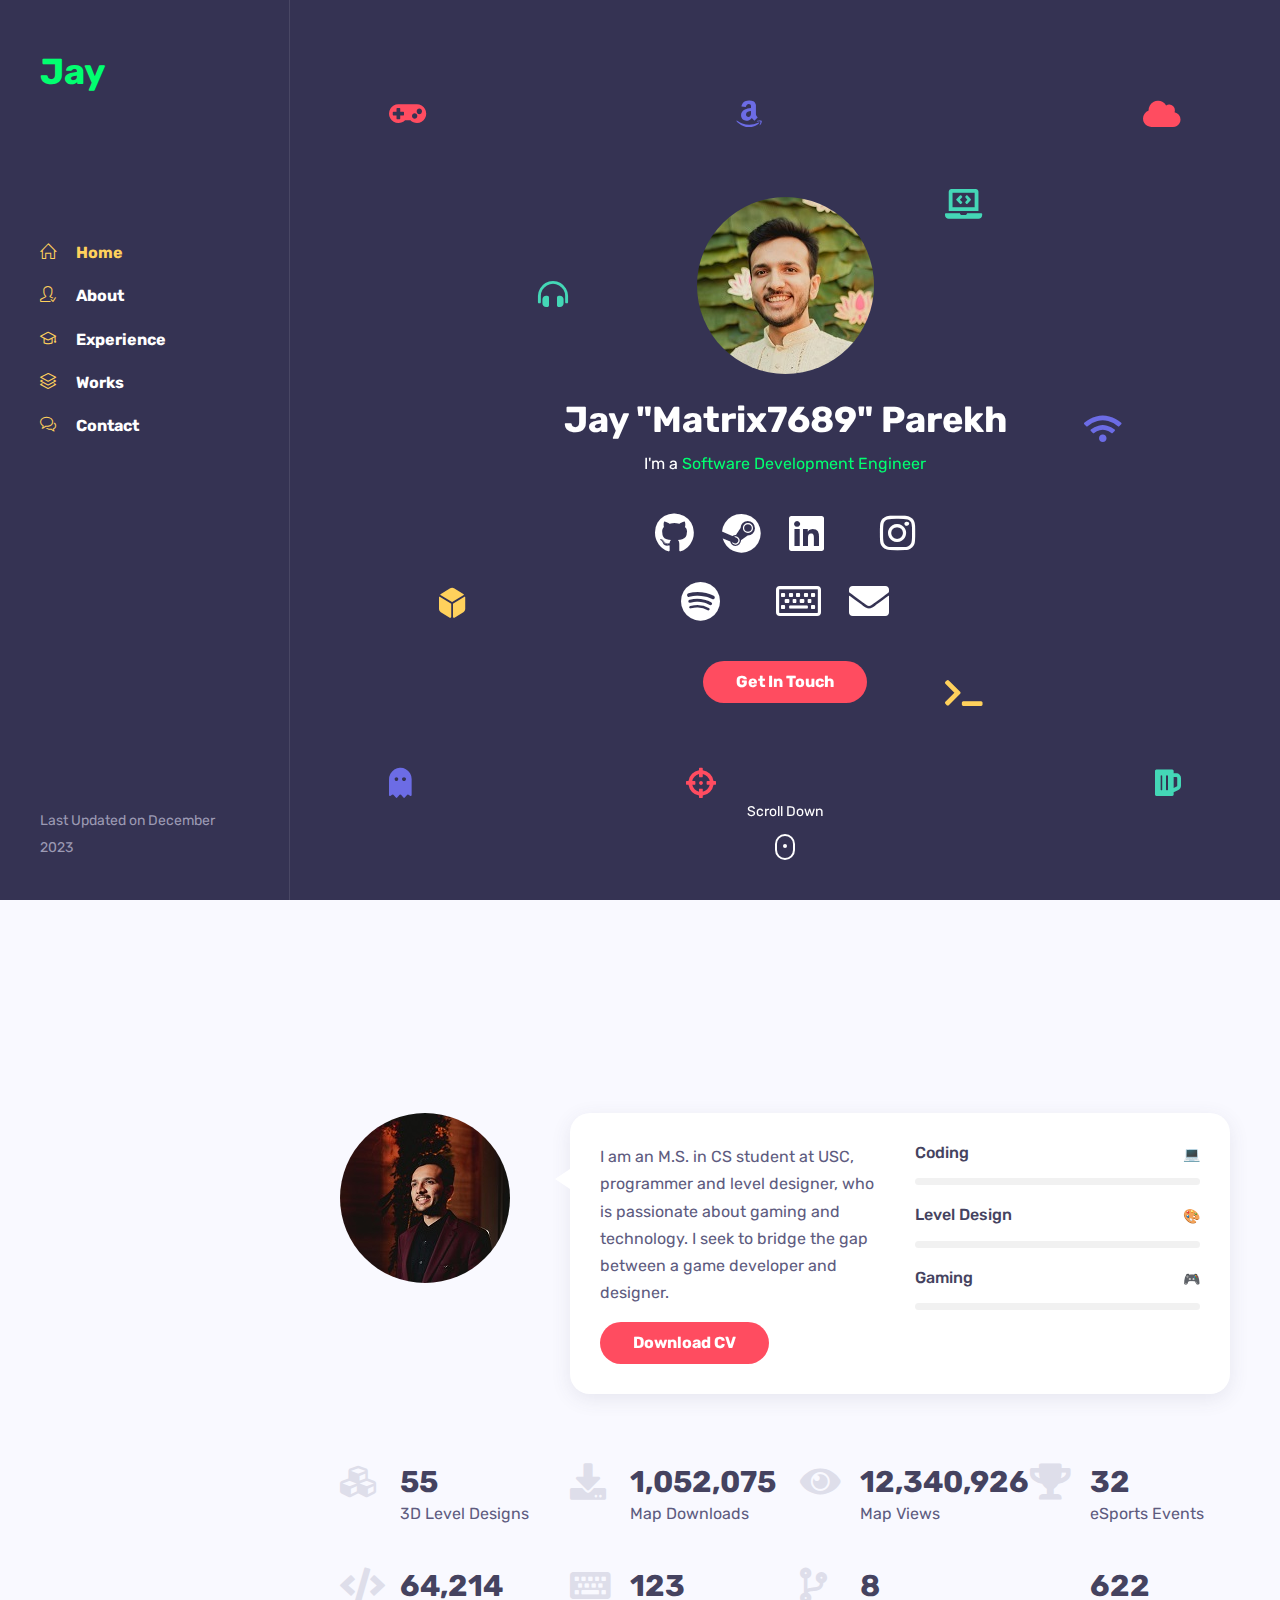
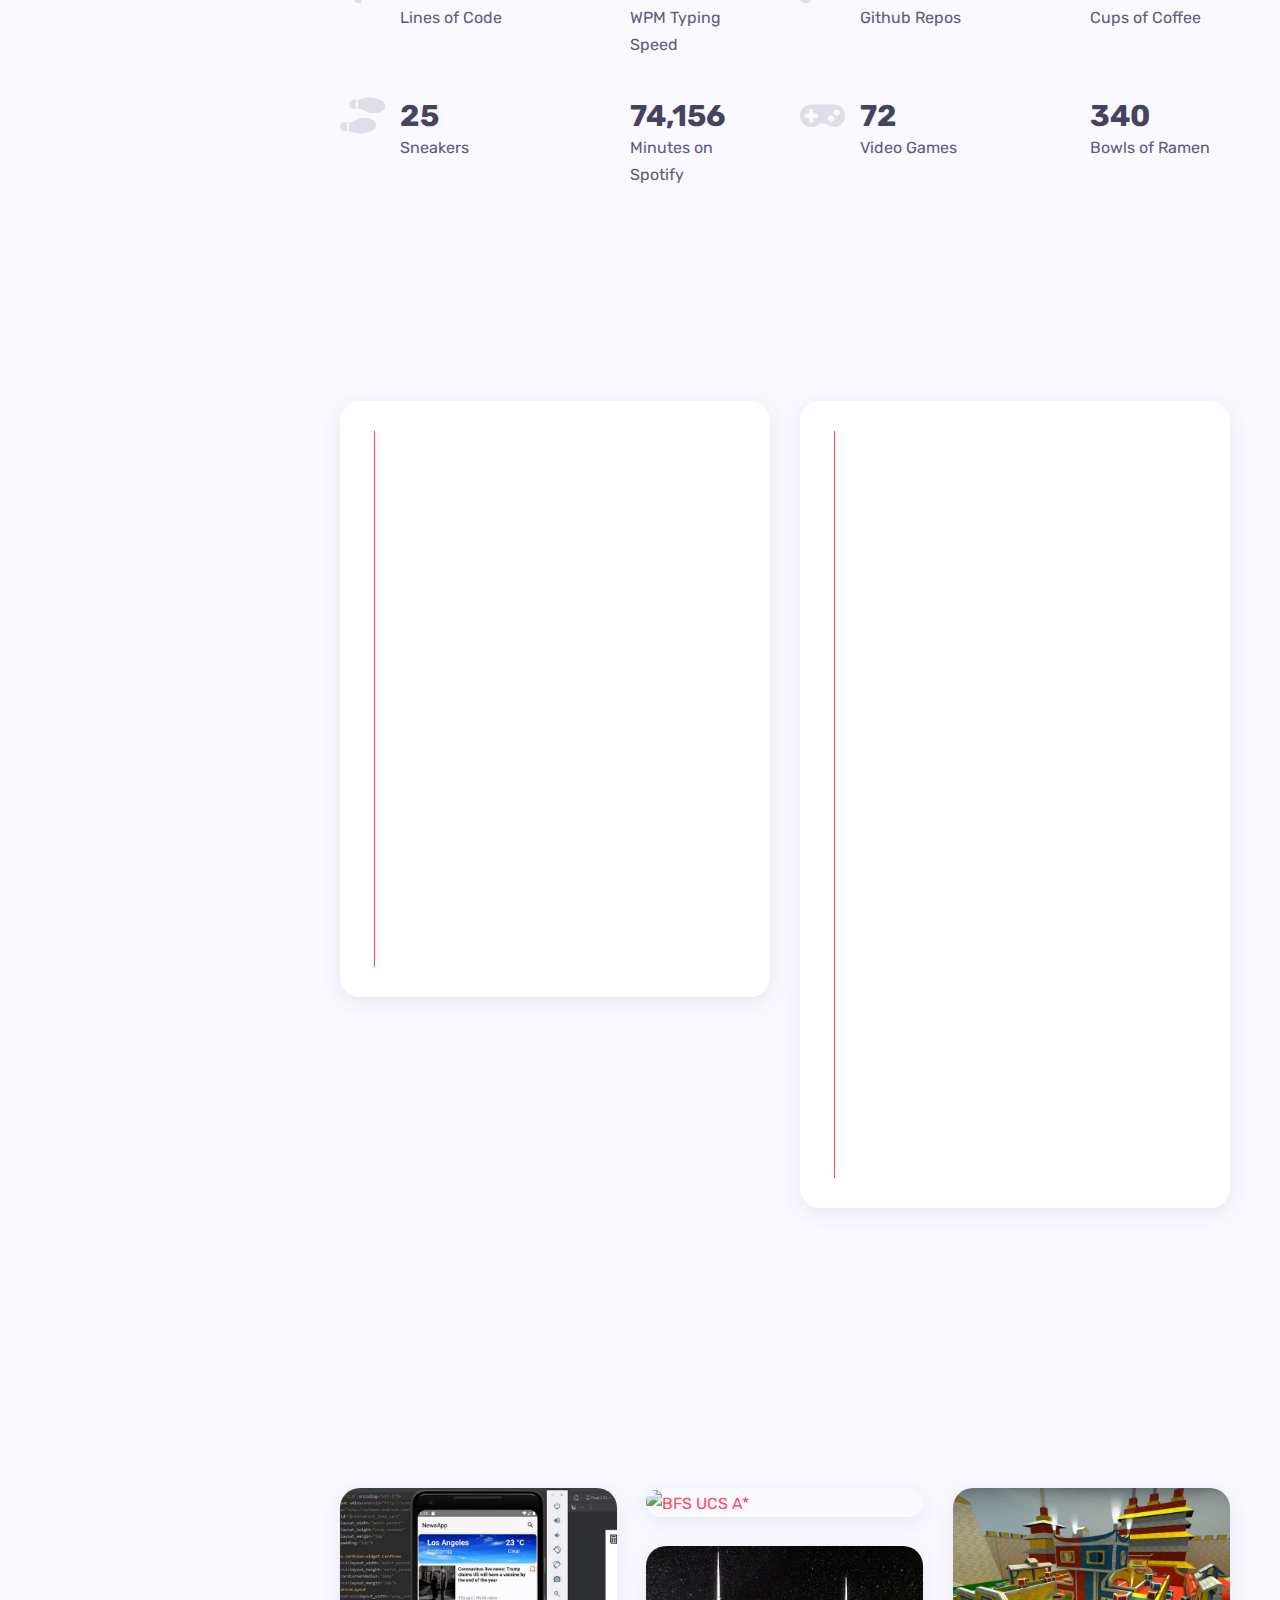
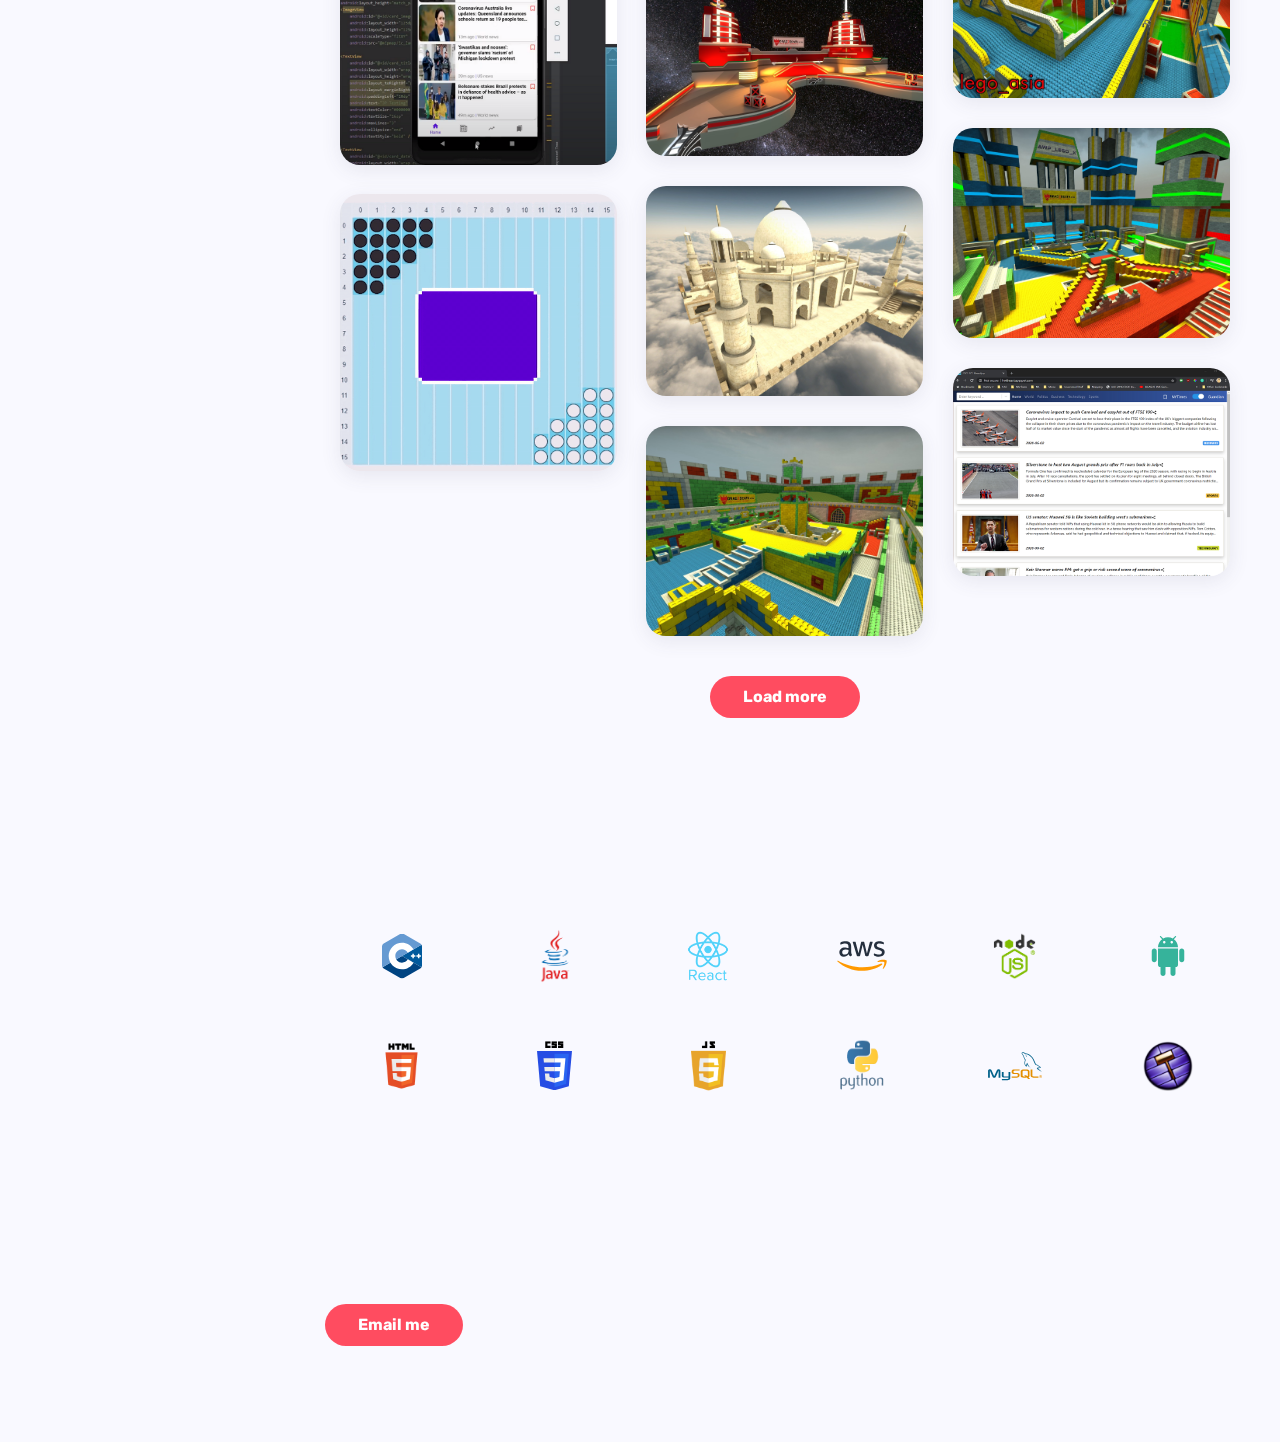
==== commit c6474425: "Updated social icons" ====
--- a/index.html
+++ b/index.html
@@ -127,7 +127,15 @@
 					<li class="list-inline-item"><a href="https://steamcommunity.com/id/MatrixIN" target="_blank"><i class="fab fa-steam"></i></a></li>
 					<li class="list-inline-item"><a href="https://www.linkedin.com/in/jaymparekh" target="_blank"><i class="fab fa-linkedin"></i></a></li>
 					<li class="list-inline-item"><a href="https://twitter.com/jayp_or_jp" target="_blank"><i class="fab fa-x-twitter"></i></a></li>
+					<li class="list-inline-item"><a href="https://www.instagram.com/jp_got_klicks/" target="_blank"><i class="fab fa-instagram"></i></a></li>
+				</ul>
+
+				<!-- social icons second row -->
+				<ul class="social-icons light list-inline mb-0">
+					<li class="list-inline-item"><a href="https://open.spotify.com/user/uevk9drojgyjsxc63fjcda83j?si=9a39a63d74f447c0" target="_blank"><i class="fab fa-spotify"></i></a></li>
+					<li class="list-inline-item"><a href="https://matrix7689.github.io/Jay_Parekh_Resume.pdf" target="_blank"><i class="far fa-file-lines"></i></a></li>
 					<li class="list-inline-item"><a href="https://monkeytype.com/profile/matrix7689" target="_blank"><i class="far fa-keyboard"></i></a></li>
+					<li class="list-inline-item"><a href="mailto:jay.parekh7689@gmail.com" target="_blank"><i class="fas fa-envelope"></i></a></li>
 				</ul>
 
 				<!-- buttons -->
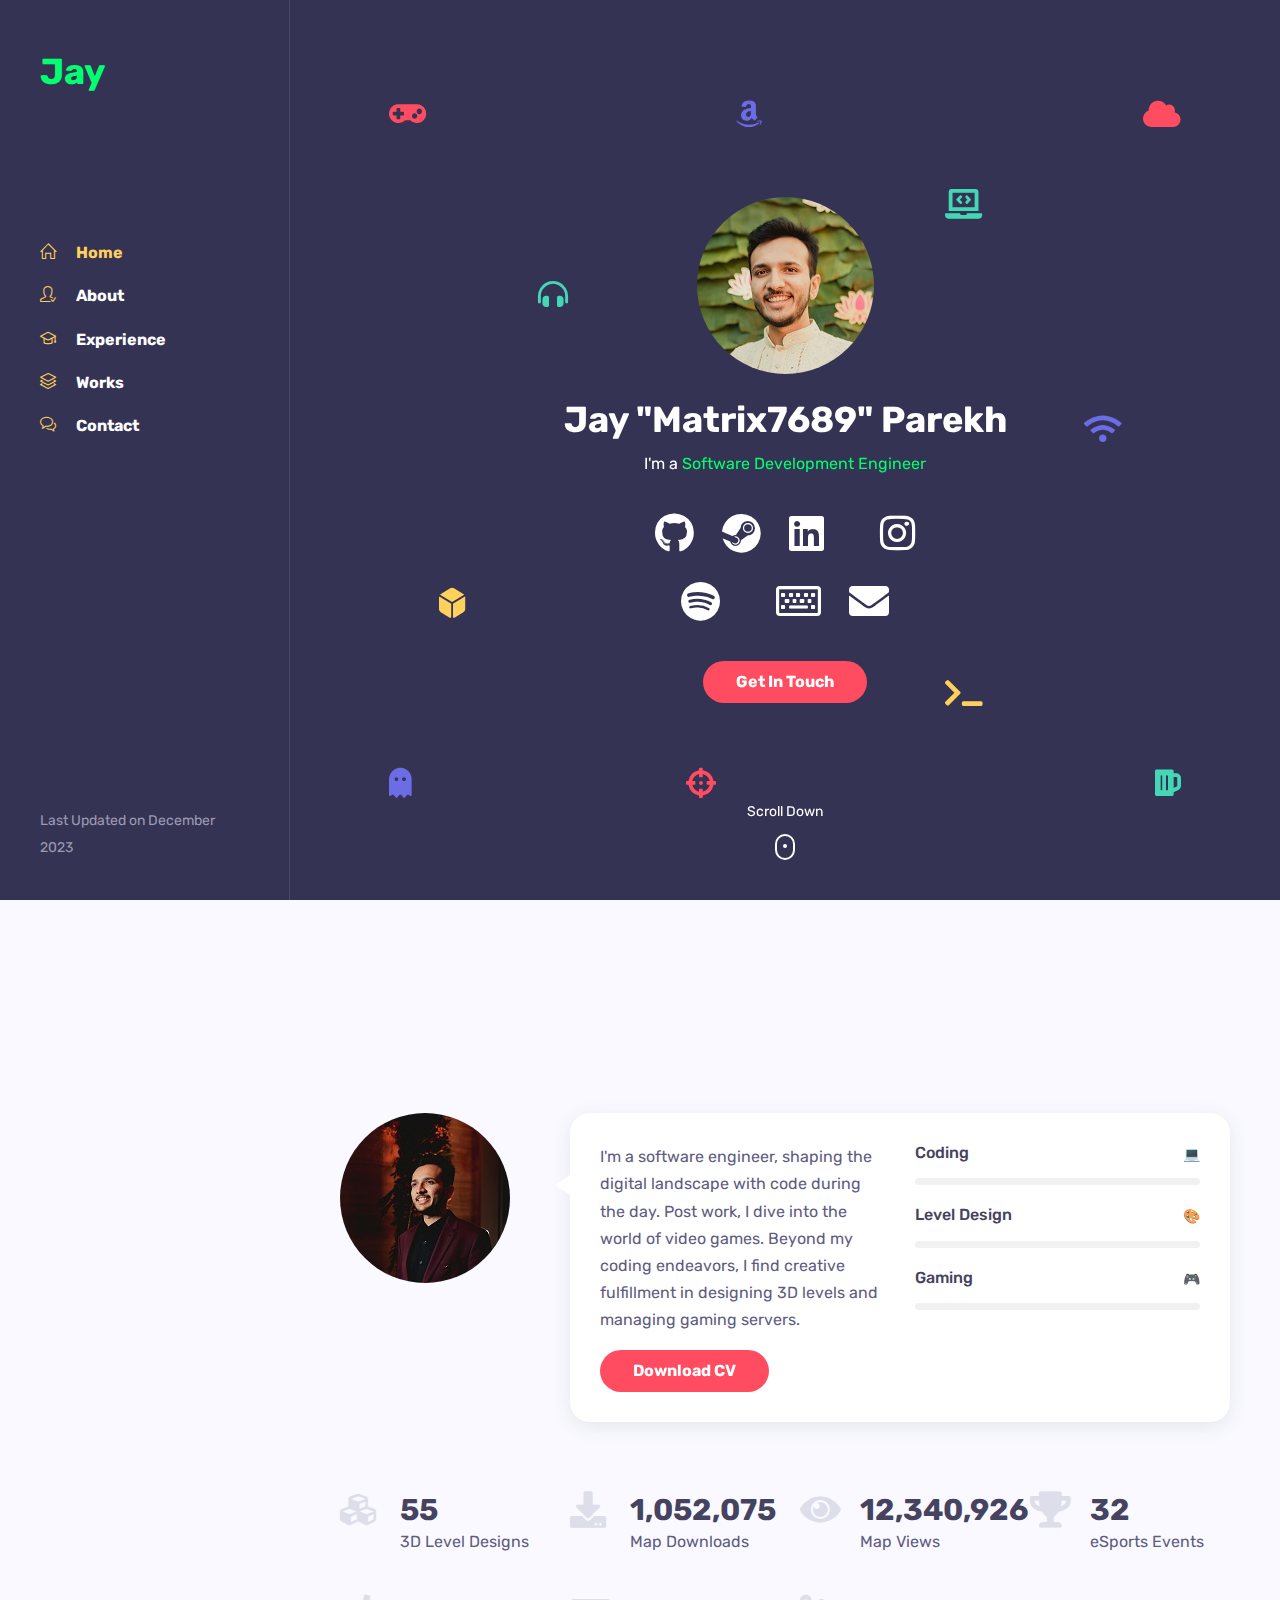
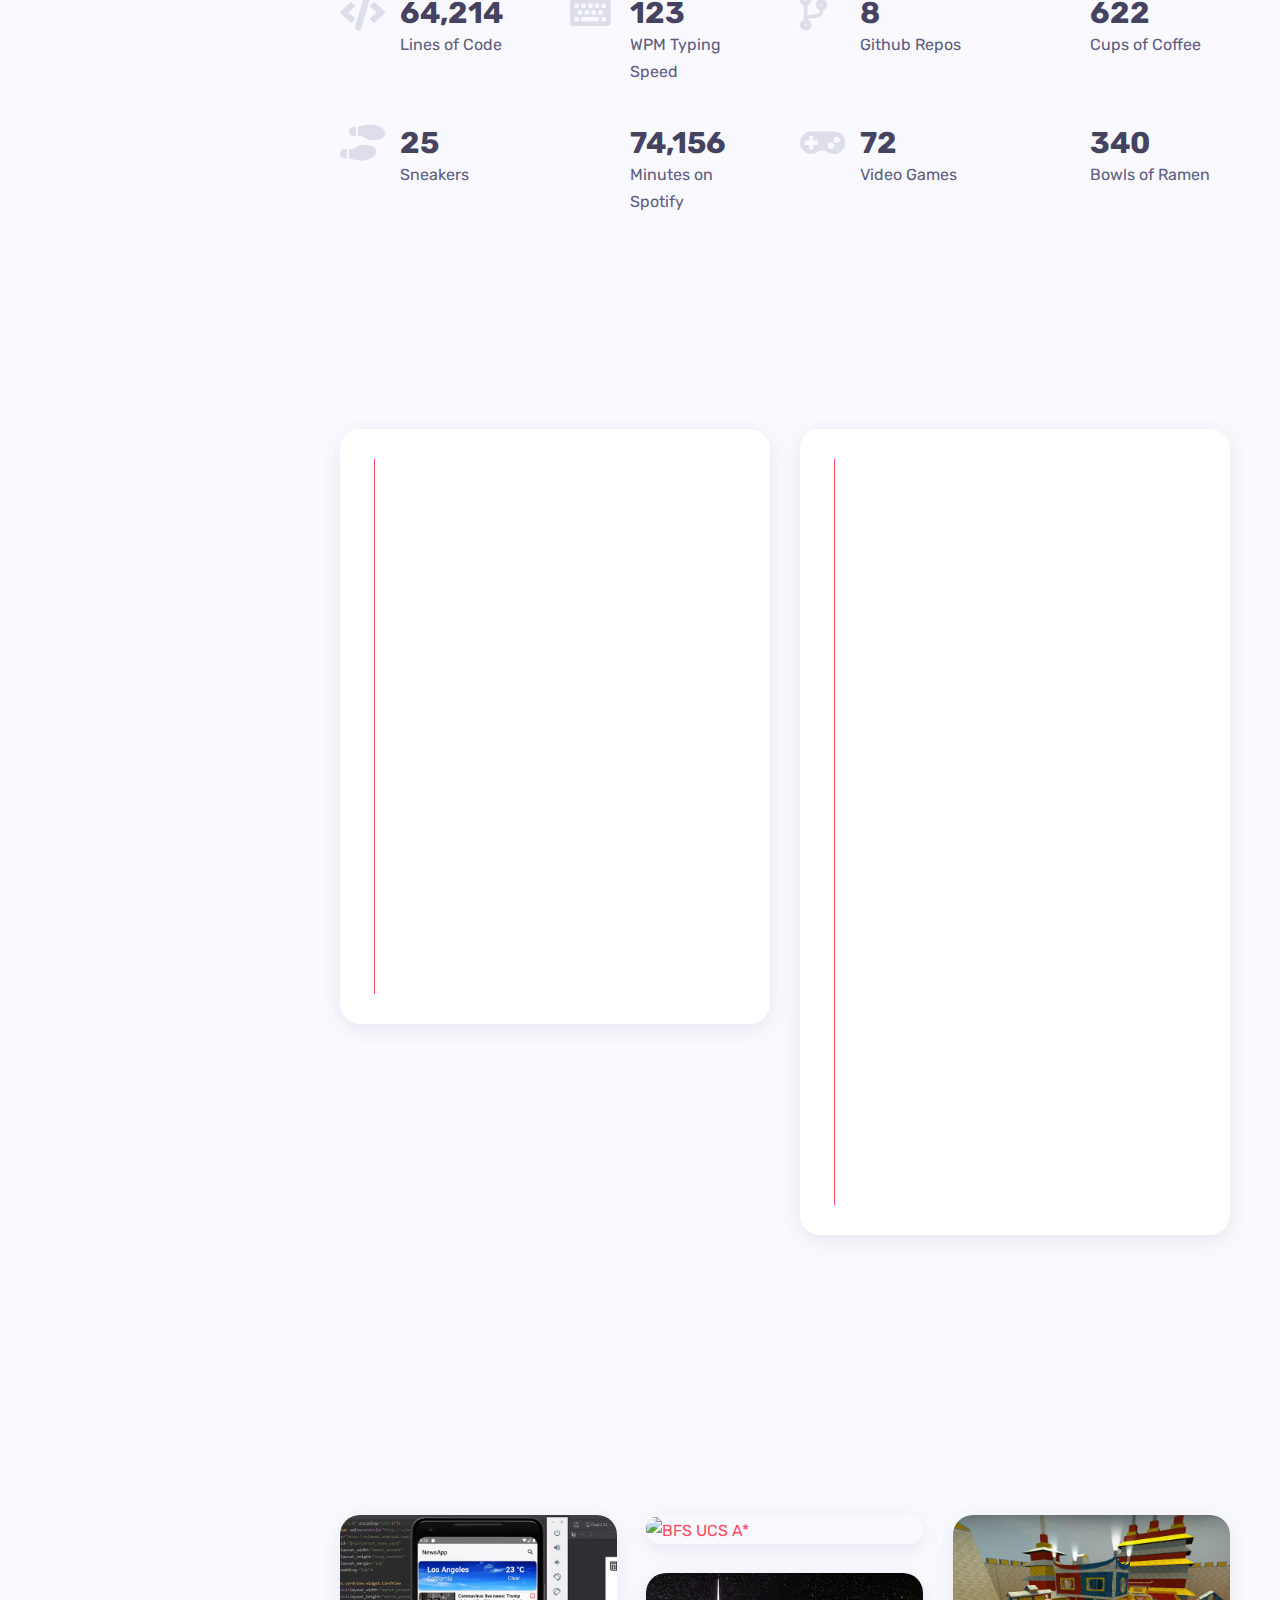
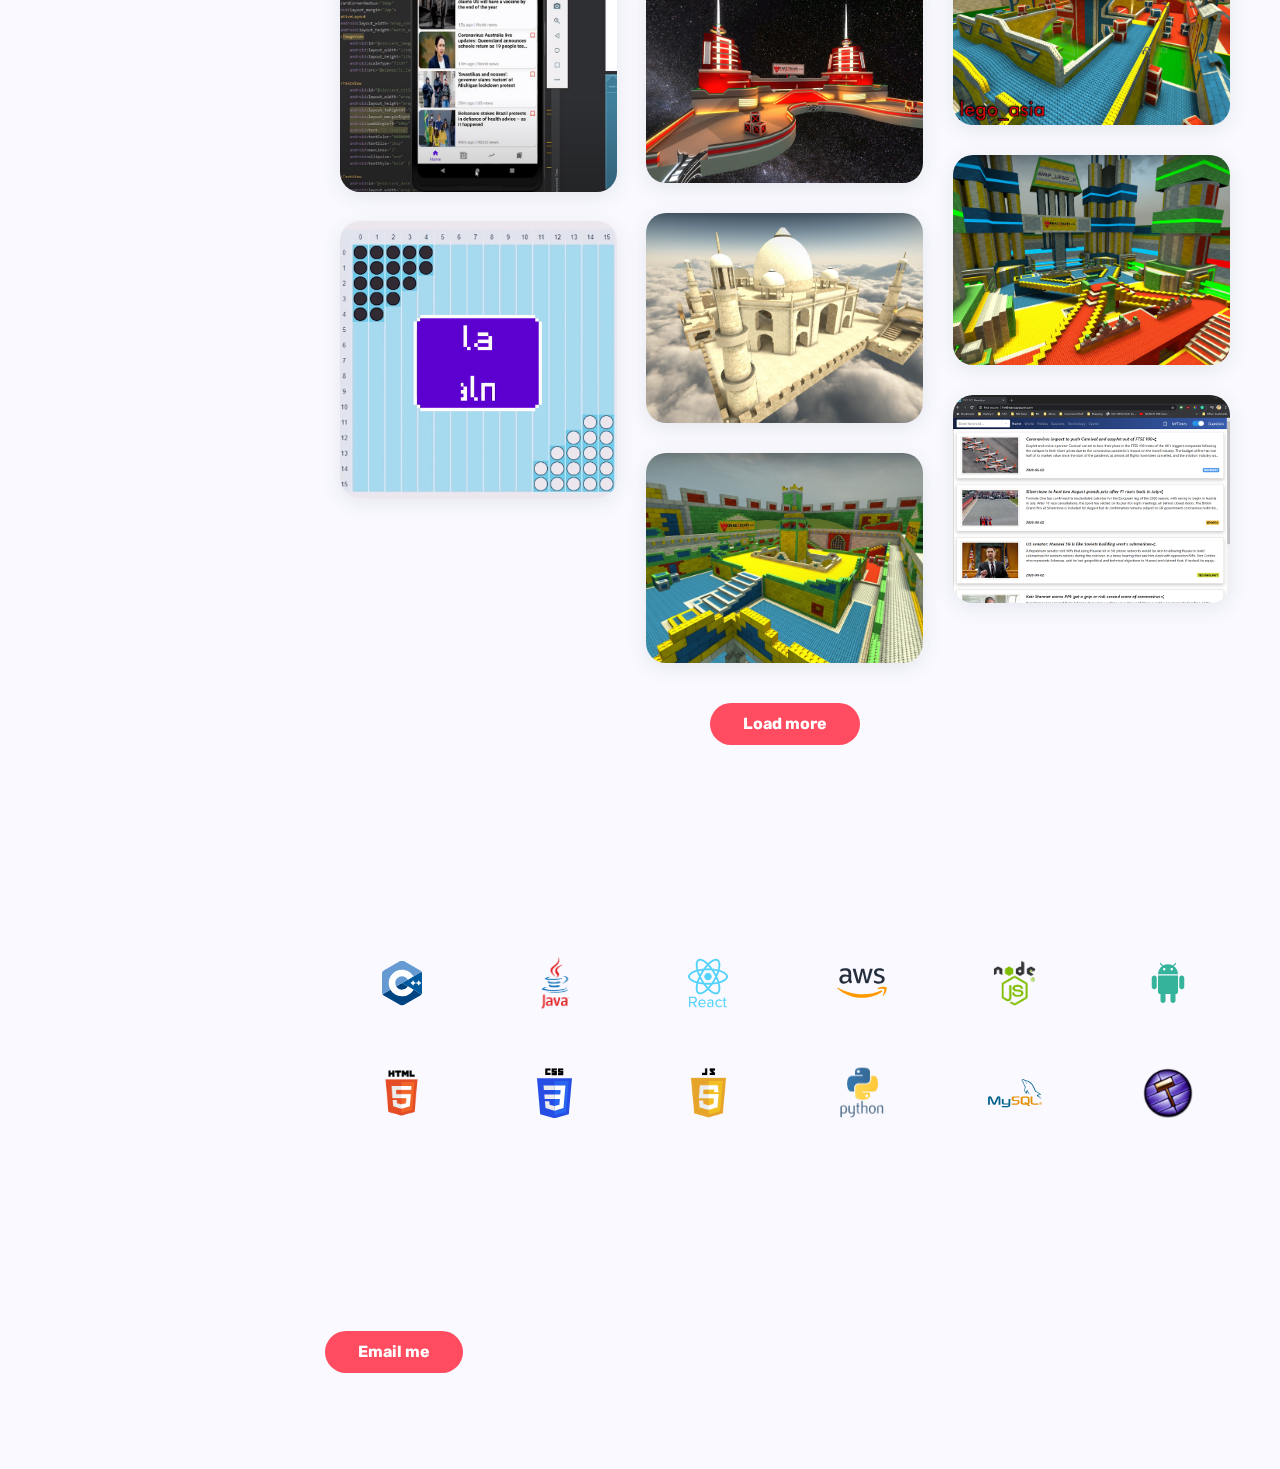
==== commit 0ae559dd: "Update about me text" ====
--- a/index.html
+++ b/index.html
@@ -232,8 +232,7 @@
 						<div class="row">
 							<div class="col-md-6">
 								<!-- about text -->
-<!-- 								<p>I am a student pursuing Master's in Computer Science at University of Southern California. I have rich experience in coding, level design, and web technology. Also, did I mention that I love gaming?</p> -->
-								<p>I am an M.S. in CS student at USC, programmer and level designer, who is passionate about gaming and technology. I seek to bridge the gap between a game developer and designer.</p>
+								<p>I'm a software engineer, shaping the digital landscape with code during the day. Post work, I dive into the world of video games. Beyond my coding endeavors, I find creative fulfillment in designing 3D levels and managing gaming servers.</p>
 								<div class="mt-3">
 									<a href="https://matrix7689.github.io/Jay_Parekh_Resume.pdf" target="_blank" class="btn btn-default">Download CV</a>
 								</div>
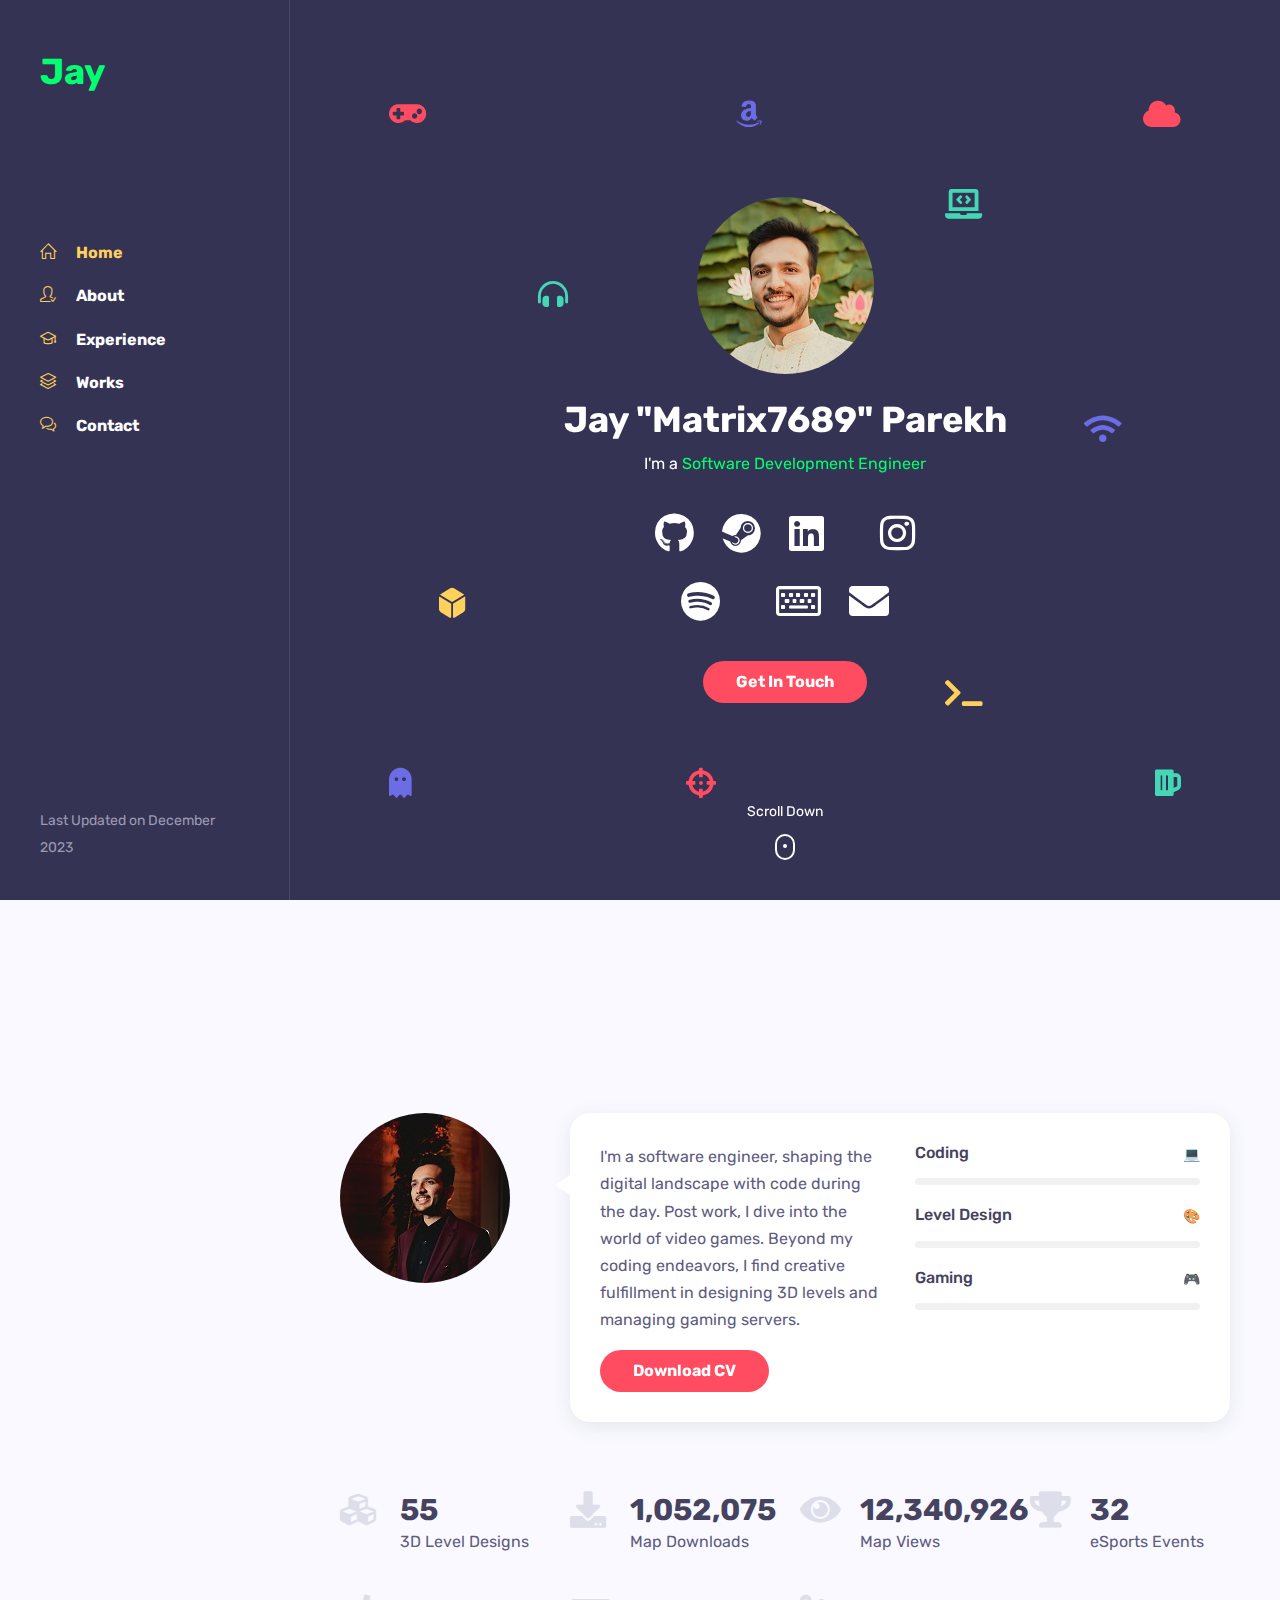
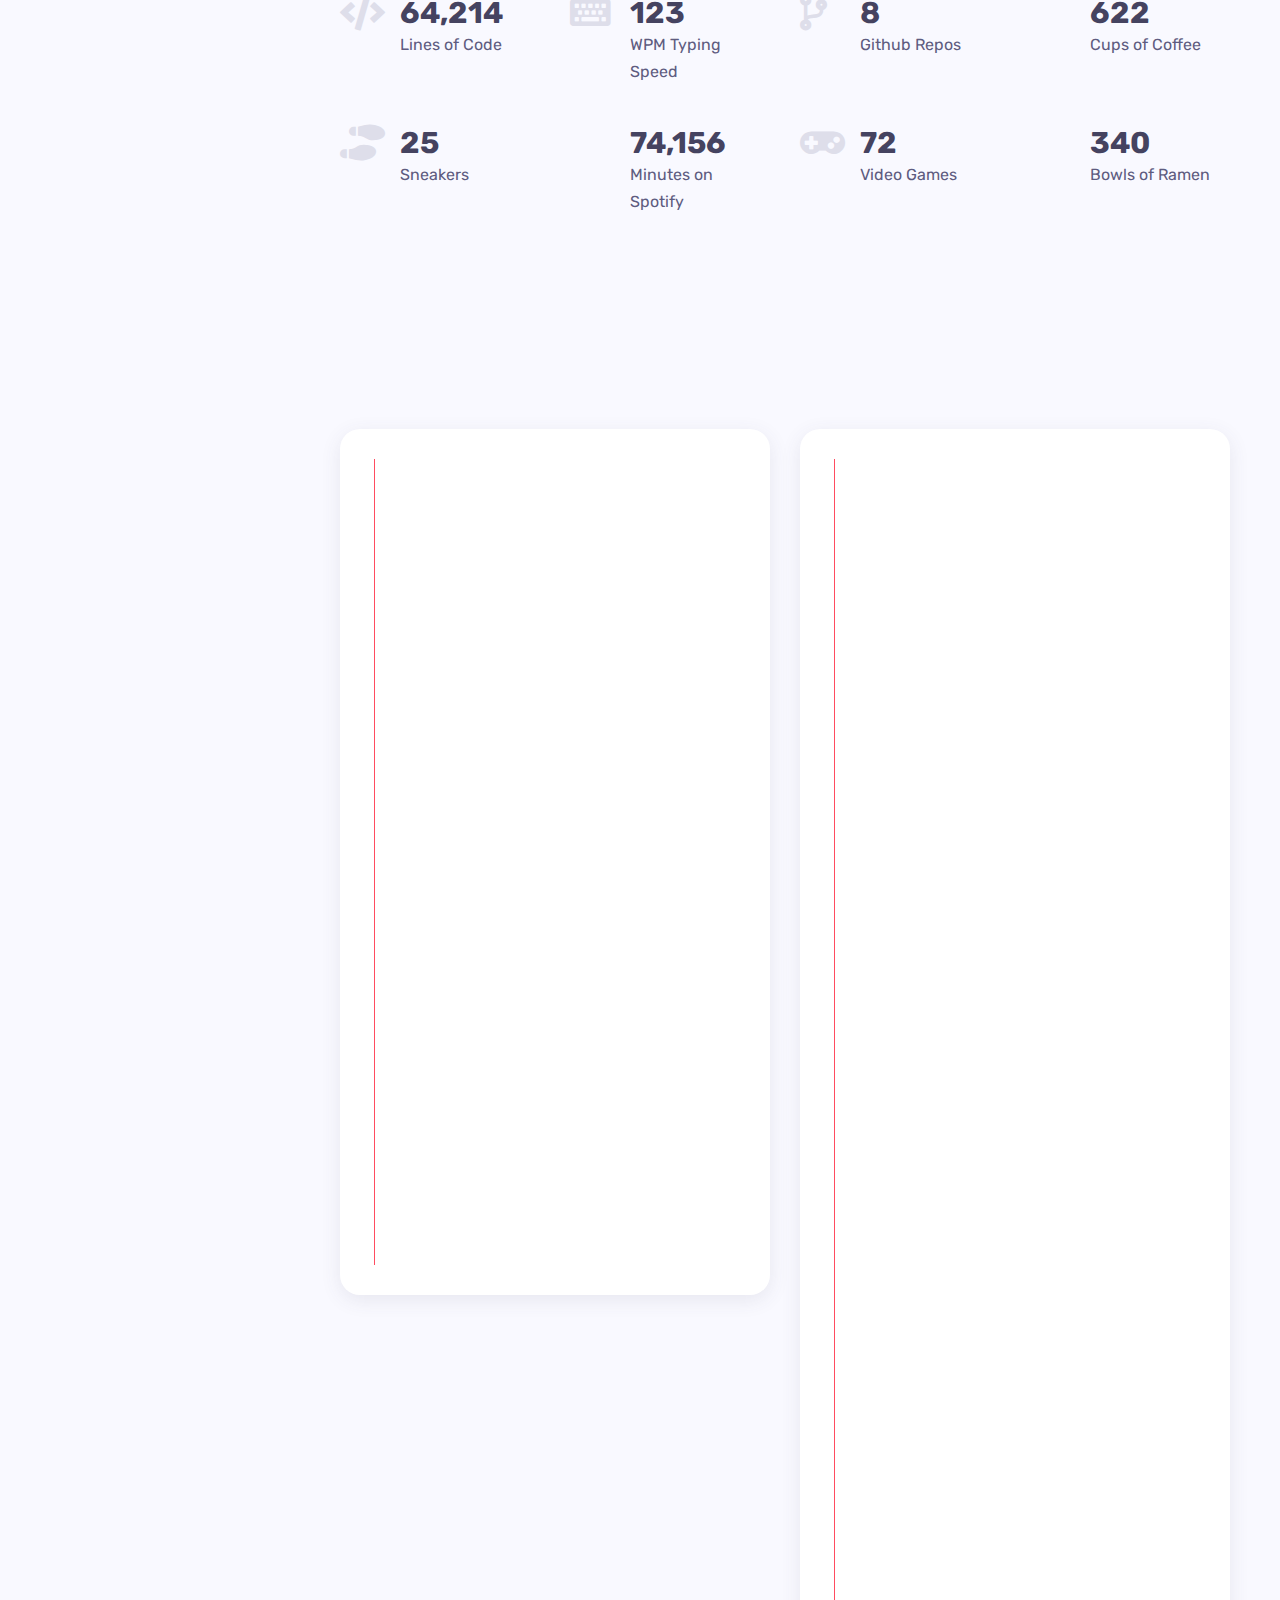
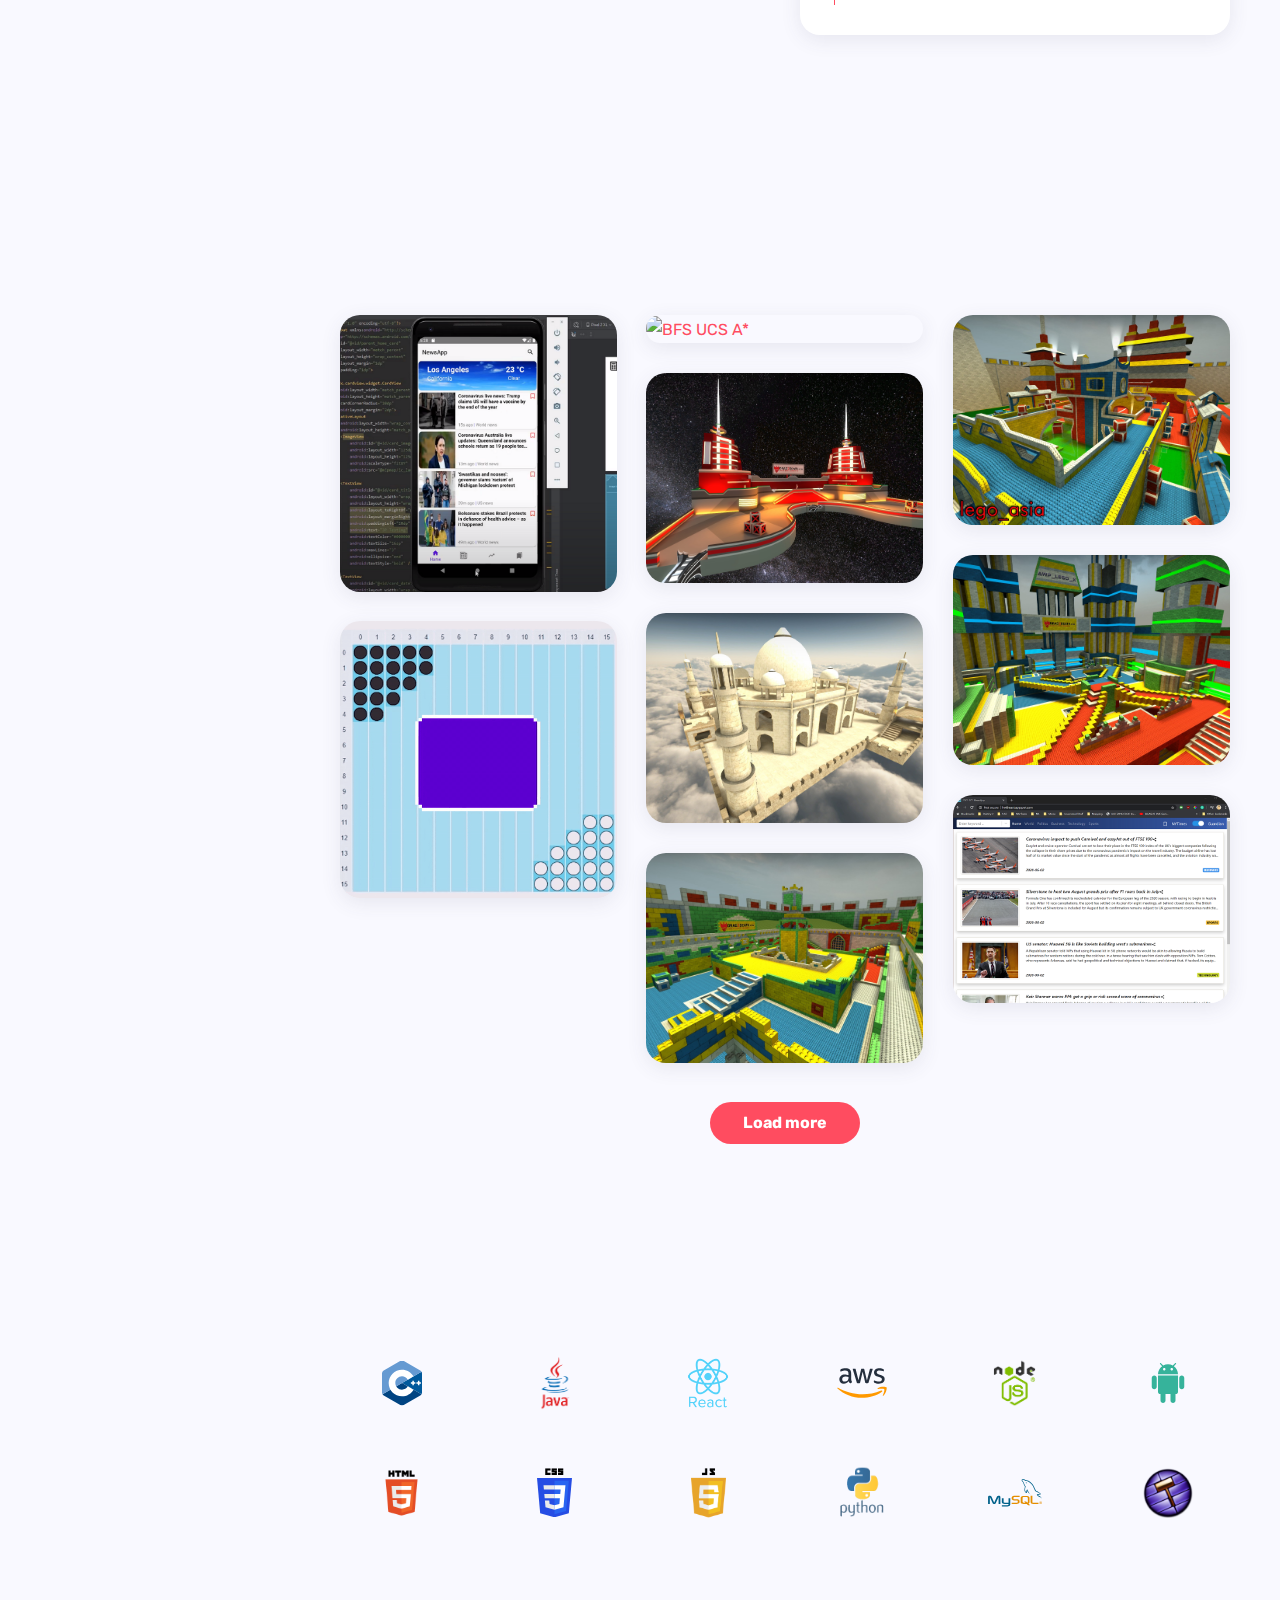
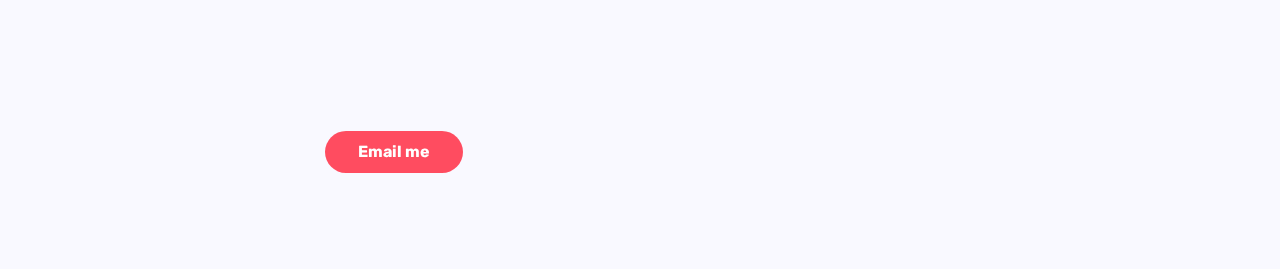
==== commit 176db6f9: "Updated Education and Experience sections" ====
--- a/index.html
+++ b/index.html
@@ -517,7 +517,7 @@
 								<h3 class="title">University of Southern California</h3>
 								<p class="myRole">Master's in Computer Science</p>
 								<ul class="myDesc">
-									<li>Location: Los Angeles, USA</li>
+									<li>Location: Los Angeles, California, USA</li>
 									<li>Relevant Coursework: Web Technologies, 3-D Graphics and Rendering, Analysis of Algorithms, Foundations of Artificial Intelligence, Advanced Mobile Devices and Game Consoles</li>
 								</ul>
 							</div>
@@ -530,12 +530,25 @@
 								<h3 class="title">University of Mumbai</h3>
 								<p class="myRole">Bachelor of Engineering in Information Technology</p>
 								<ul class="myDesc">
-									<li>Location: Mumbai, India</li>
+									<li>Location: Mumbai, Maharashtra, India</li>
 									<li>Relevant Coursework: Data Structure and Algorithm Analysis, Computer Graphics and Virtual Reality, Object Oriented Programming Methodology, Image Processing, Web Programming</li>
 								</ul>
 							</div>
 						</div>
 
+						<!-- timeline item -->
+						<div class="timeline-container wow fadeInUp" data-wow-delay="0.2s">
+							<div class="content">
+								<span class="time">August 2013 - May 2015</span>
+								<h3 class="title">High School</h3>
+								<p class="myRole">Computer Science Specialization </p>
+								<ul class="myDesc">
+									<li>Location: Mumbai, Maharashtra, India</li>
+									<li>Relevant Coursework: C++, Operating System, Data Structures, HTML, CSS, 8085 Microprocessors, 8085 Instruction Set, Newtorking Technology, Microcontrollers, Assembly Language</li>
+								</ul>
+							</div>
+						</div>
+
 						<!-- main line -->
 						<span class="line"></span>
 
@@ -550,6 +563,32 @@
 
 					<!-- timeline wrapper -->
 					<div class="timeline exp bg-white rounded shadow-dark padding-30 overflow-hidden">
+
+						<!-- timeline item -->
+						<div class="timeline-container wow fadeInUp">
+							<div class="content">
+								<span class="time">December 2023 - Present</span>
+								<h3 class="title"  style="color:#FF9800;"><span class="fab fa-amazon" style="margin-right:4px"></span>| Amazon</h3>
+								<p class="myRole">Software Development Engineer II</p>
+								<ul class="myDesc">
+									<li>Location: Seattle, Washington, USA</li>
+									<li>Ordering Compute Shopping Cart Team</li>
+								</ul>
+							</div>
+						</div>
+
+						<!-- timeline item -->
+						<div class="timeline-container wow fadeInUp">
+							<div class="content">
+								<span class="time">July 2021 - December 2023</span>
+								<h3 class="title"  style="color:#FF9800;"><span class="fab fa-amazon" style="margin-right:4px"></span>| Amazon</h3>
+								<p class="myRole">Software Development Engineer I</p>
+								<ul class="myDesc">
+									<li>Location: Seattle, Washington, USA</li>
+									<li>Ordering Compute Shopping Cart Team</li>
+								</ul>
+							</div>
+						</div>
 
 						<!-- timeline item -->
 						<div class="timeline-container wow fadeInUp">
@@ -558,6 +597,7 @@
 								<h3 class="title"  style="color:#FF9800;"><span class="fab fa-amazon" style="margin-right:4px"></span>| Amazon</h3>
 								<p class="myRole">Software Development Engineer Intern</p>
 								<ul class="myDesc">
+									<li>Location: Los Angeles, California, USA</li>
 									<li>Developed a Full-Stack end to end service tool, consumed by the Ordering Shopping Cart team.</li>
 									<li>Brought down operation time from 4 hours to 5 minutes by automating the existing manual and error-prone process.</li>
 									<li>Designed a UI in ReactJS with filtering, sorting, pagination, selection and form validation features.</li>
@@ -573,6 +613,7 @@
 								<h3 class="title">Bigshine Media & Entertainment</h3>
 								<p class="myRole">Chief Technical Officer</p>
 								<ul class="myDesc">
+									<li>Location: Mumbai, Maharashtra, USA</li>
 									<li>Led operations of 4 subsidiaries: Mammoth Media, Mammoth Gears, Ironhead Productions and Mammoth Gaming.</li>
 									<li>Headed a group of 3 in developing 3 websites (both front-end and back-end).</li>
 									<li>Communicated, co-ordinated and contacted large companies such as Cooler Master, Zowie by BenQ, Circle Gaming, USports and Entity Gaming.</li>
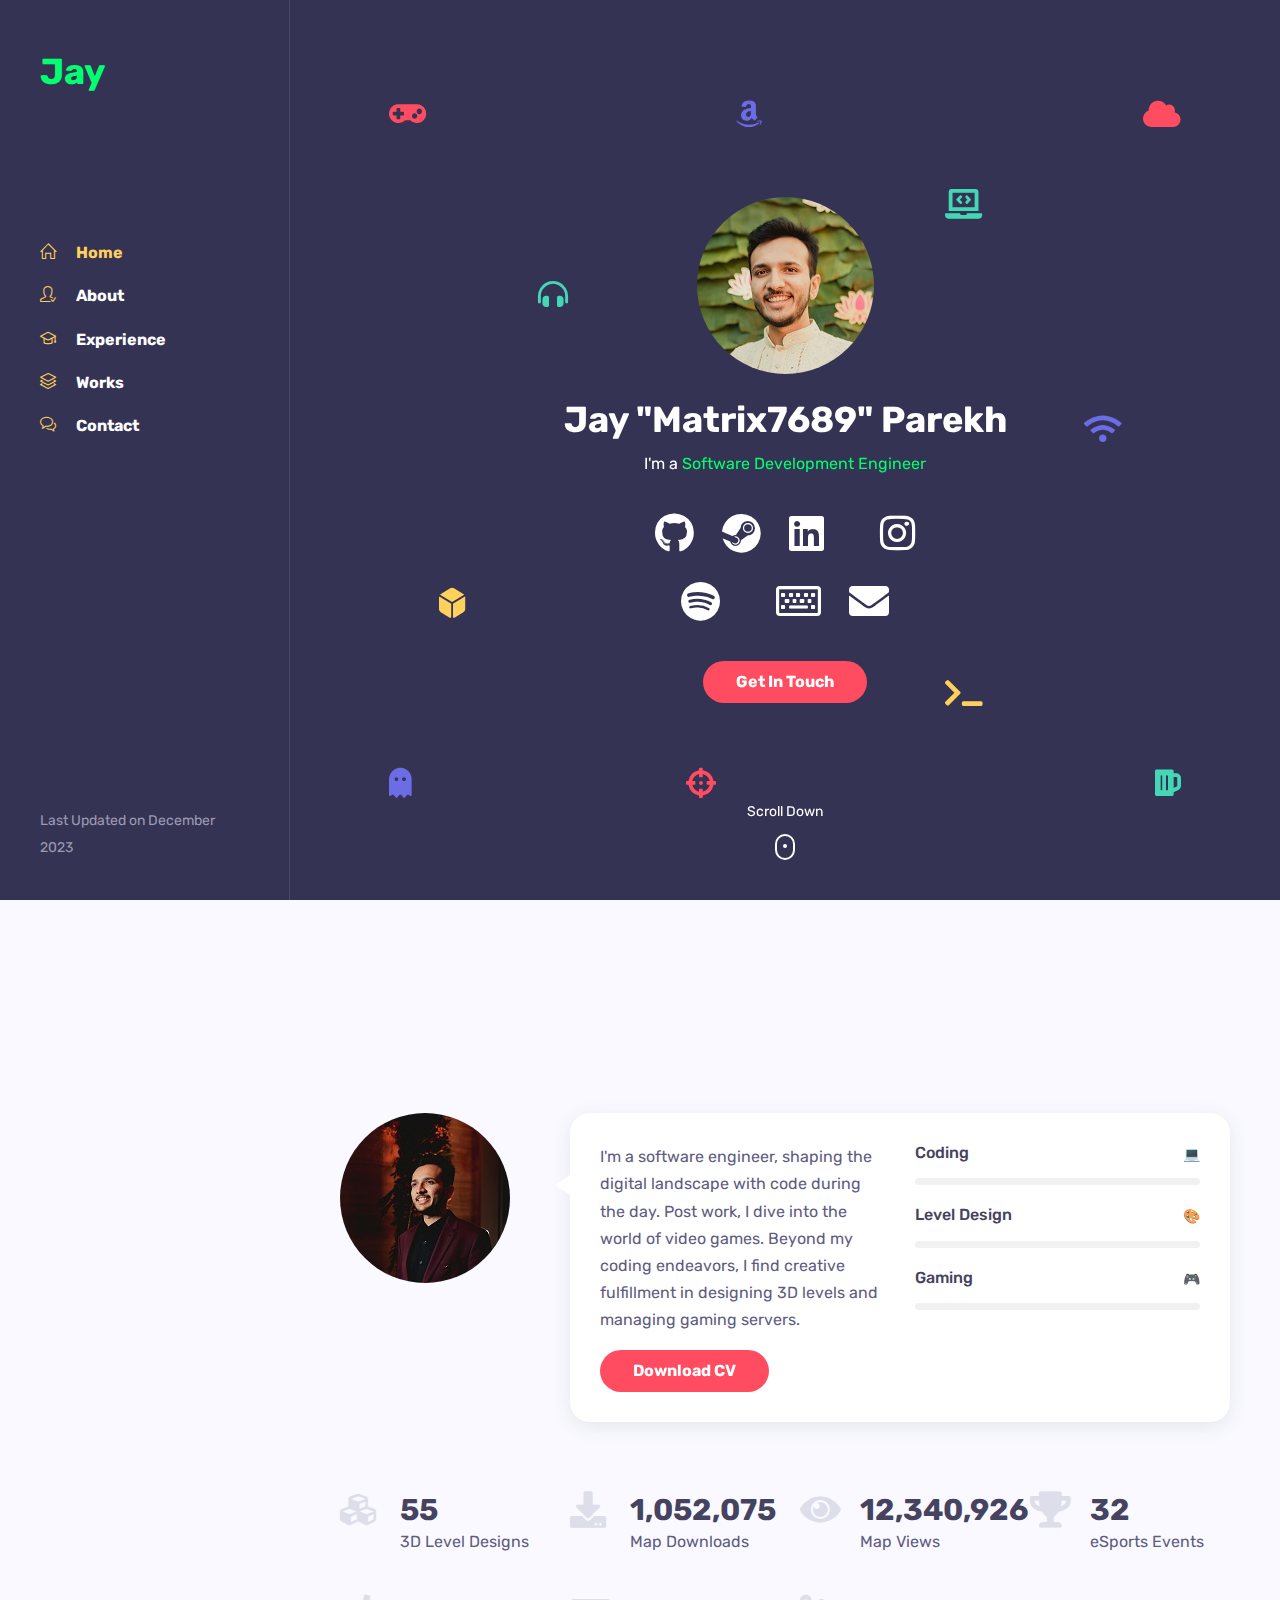
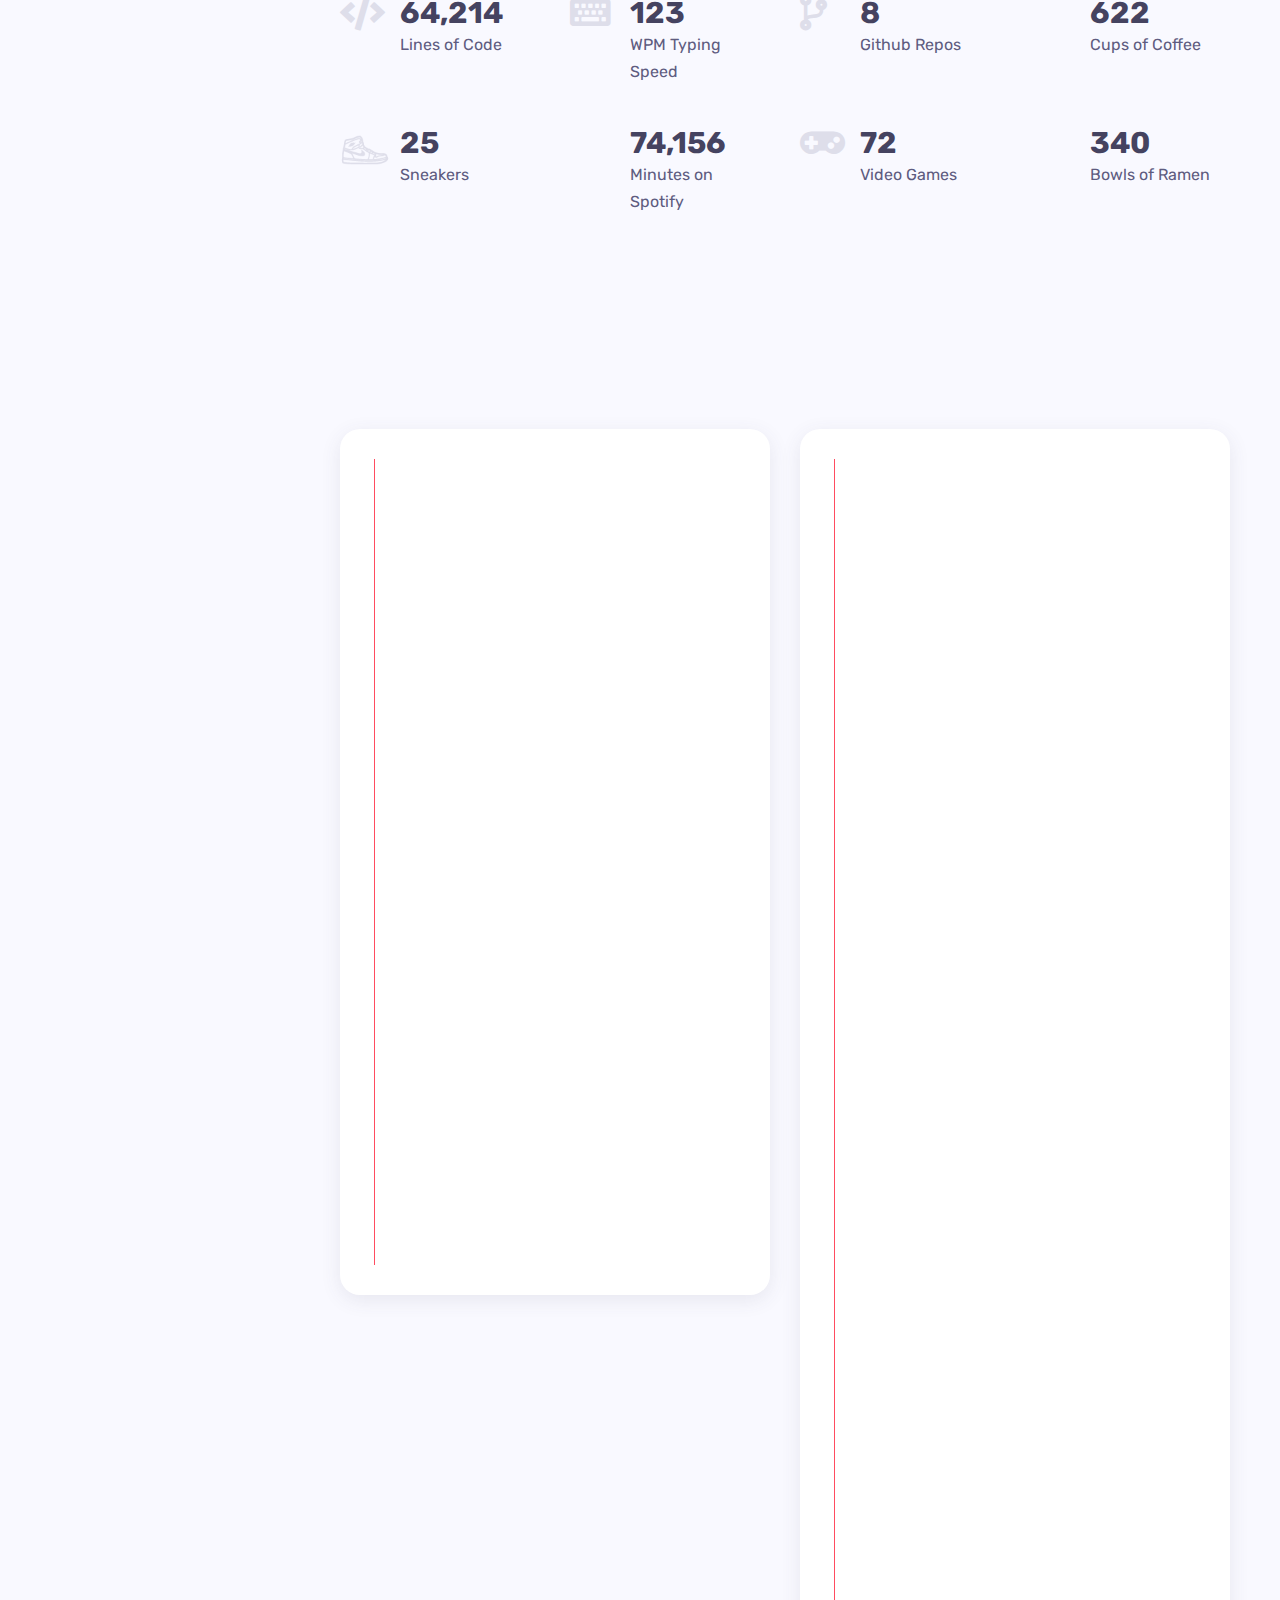
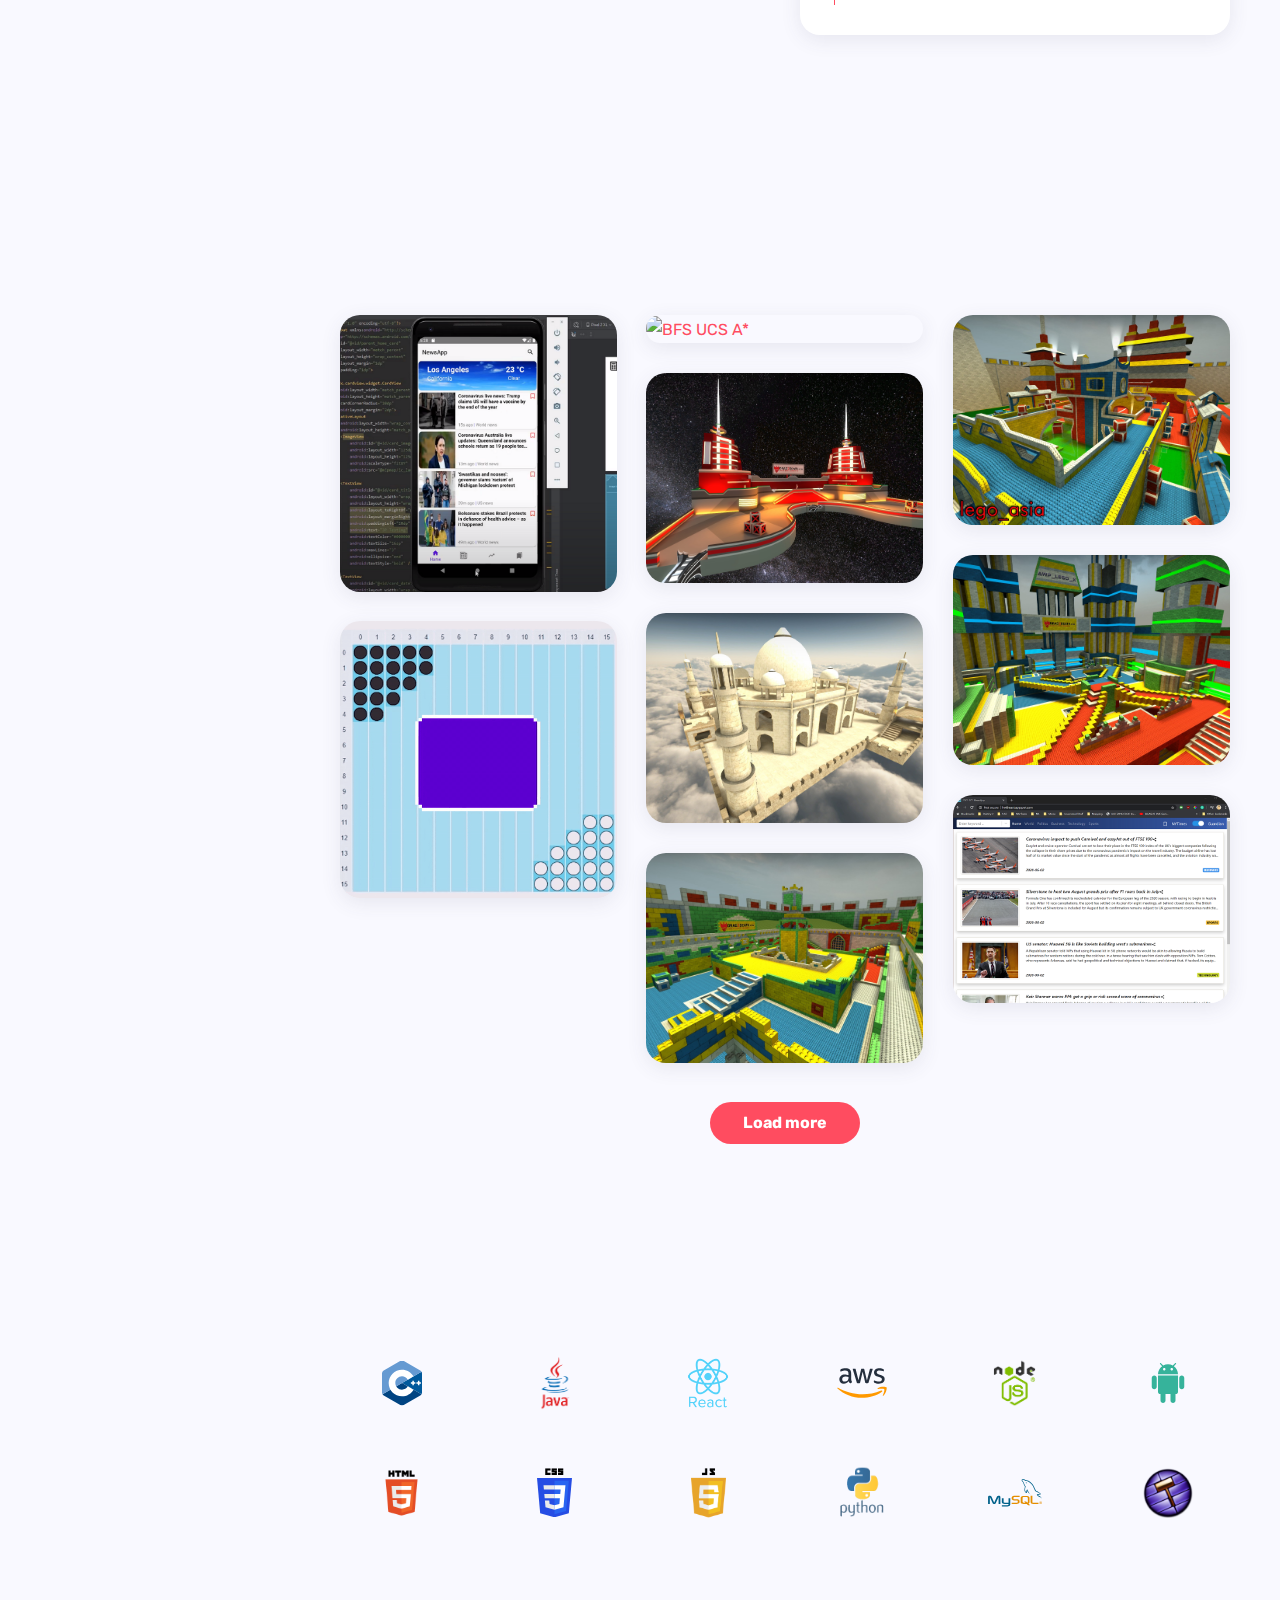
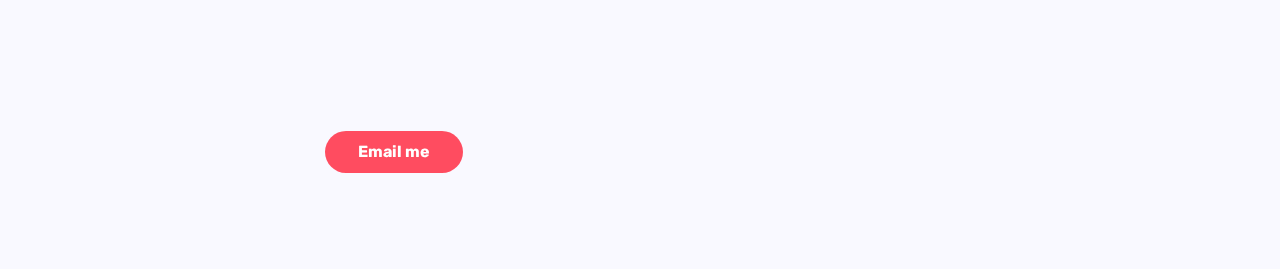
==== commit eb3689da: "Added custom icon for Sneakers" ====
--- a/index.html
+++ b/index.html
@@ -393,7 +393,7 @@
 				<div class="col-md-3 col-sm-6">
 					<!-- fact item -->
 					<div class="fact-item">
-						<span class="fas fa-shoe-prints"></span>
+						<div class="custom-fact"><img src="images/nike_jordan.png" height="50" width="50"/></div>
 						<div class="details">
 							<h3 class="mb-0 mt-0 number"><em class="count">25</em></h3>
 							<p class="mb-0">Sneakers</p>
--- a/css/style.css
+++ b/css/style.css
@@ -28,7 +28,7 @@
 */
 @import url("https://fonts.googleapis.com/css?family=Rubik:300,300i,400,400i,500,500i,700,700i,900,900i&amp;display=swap&amp;subset=cyrillic");
 /*=================================================================*/
-/*                      BASE                              
+/*                      BASE
 /*=================================================================*/
 * {
   margin: 0;
@@ -78,7 +78,7 @@
 }
 
 /*=================================================================*/
-/*                      TYPOGRAPHY                              
+/*                      TYPOGRAPHY
 /*=================================================================*/
 h1, h2, h3, h4, h5, h6 {
   color: #454360;
@@ -146,7 +146,7 @@
 }
 
 /*=================================================================*/
-/*                      PRELOADER                              
+/*                      PRELOADER
 /*=================================================================*/
 .infinity {
   width: 120px;
@@ -325,7 +325,7 @@
 }
 
 /*=================================================================*/
-/*                      HEADER                              
+/*                      HEADER
 /*=================================================================*/
 header.desktop-header-1 {
   color: #FFF;
@@ -771,7 +771,7 @@
 }
 
 /*=================================================================*/
-/*                      SECTIONS                             
+/*                      SECTIONS
 /*=================================================================*/
 main.content {
   margin-left: 290px;
@@ -866,7 +866,7 @@
 }
 
 /*=================================================================*/
-/*                      PARALLAX SHAPES                              
+/*                      PARALLAX SHAPES
 /*=================================================================*/
 .parallax {
   position: absolute;
@@ -936,7 +936,7 @@
 }
 
 /*=================================================================*/
-/*                      SKILLS                              
+/*                      SKILLS
 /*=================================================================*/
 .skill-item .skill-info h4 {
   font-size: 16px;
@@ -947,7 +947,7 @@
 }
 
 /*=================================================================*/
-/*                      SERVICE                              
+/*                      SERVICE
 /*=================================================================*/
 .service-box {
   -webkit-transform: translateY(0);
@@ -970,7 +970,7 @@
 }
 
 /*=================================================================*/
-/*                      PORTFOLIO                              
+/*                      PORTFOLIO
 /*=================================================================*/
 .portfolio-wrapper [class*=col-] {
   margin-top: 15px;
@@ -1108,7 +1108,7 @@
 }
 
 /*=================================================================*/
-/*                      FACTS                              
+/*                      FACTS
 /*=================================================================*/
 .fact-item .details {
   margin-left: 60px;
@@ -1118,6 +1118,9 @@
   color: #DEDEEA;
   float: left;
 }
+.custom-fact {
+  float: left;
+}
 .fact-item .number {
   font-size: 30px;
 }
@@ -1129,7 +1132,7 @@
 }
 
 /*=================================================================*/
-/*                      PRICES                              
+/*                      PRICES
 /*=================================================================*/
 .price-item {
   padding: 30px 40px;
@@ -1184,7 +1187,7 @@
 }
 
 /*=================================================================*/
-/*                      TESTIMONIALS                              
+/*                      TESTIMONIALS
 /*=================================================================*/
 .testimonials-wrapper {
   max-width: 700px;
@@ -1209,7 +1212,7 @@
 }
 
 /*=================================================================*/
-/*                      BLOG                              
+/*                      BLOG
 /*=================================================================*/
 .blog-item {
   overflow: hidden;
@@ -1288,7 +1291,7 @@
 }
 
 /*=================================================================*/
-/*                      CLIENTS                              
+/*                      CLIENTS
 /*=================================================================*/
 .client-item {
   min-height: 50px;
@@ -1311,7 +1314,7 @@
 }
 
 /*=================================================================*/
-/*                      CONTACT                              
+/*                      CONTACT
 /*=================================================================*/
 .contact-info {
   background-image: url("../images/map.svg");
@@ -1325,7 +1328,7 @@
 }
 
 /*=================================================================*/
-/*                      HELPER                              
+/*                      HELPER
 /*=================================================================*/
 .help-block.with-errors {
   color: red;
@@ -1478,7 +1481,7 @@
 }
 
 /*=================================================================*/
-/*                      DARK MODE                              
+/*                      DARK MODE
 /*=================================================================*/
 body.dark {
   color: #FFF;
@@ -2464,4 +2467,4 @@
 
 .text-rotating span{
   color: #01FF70 !important;
-}+}
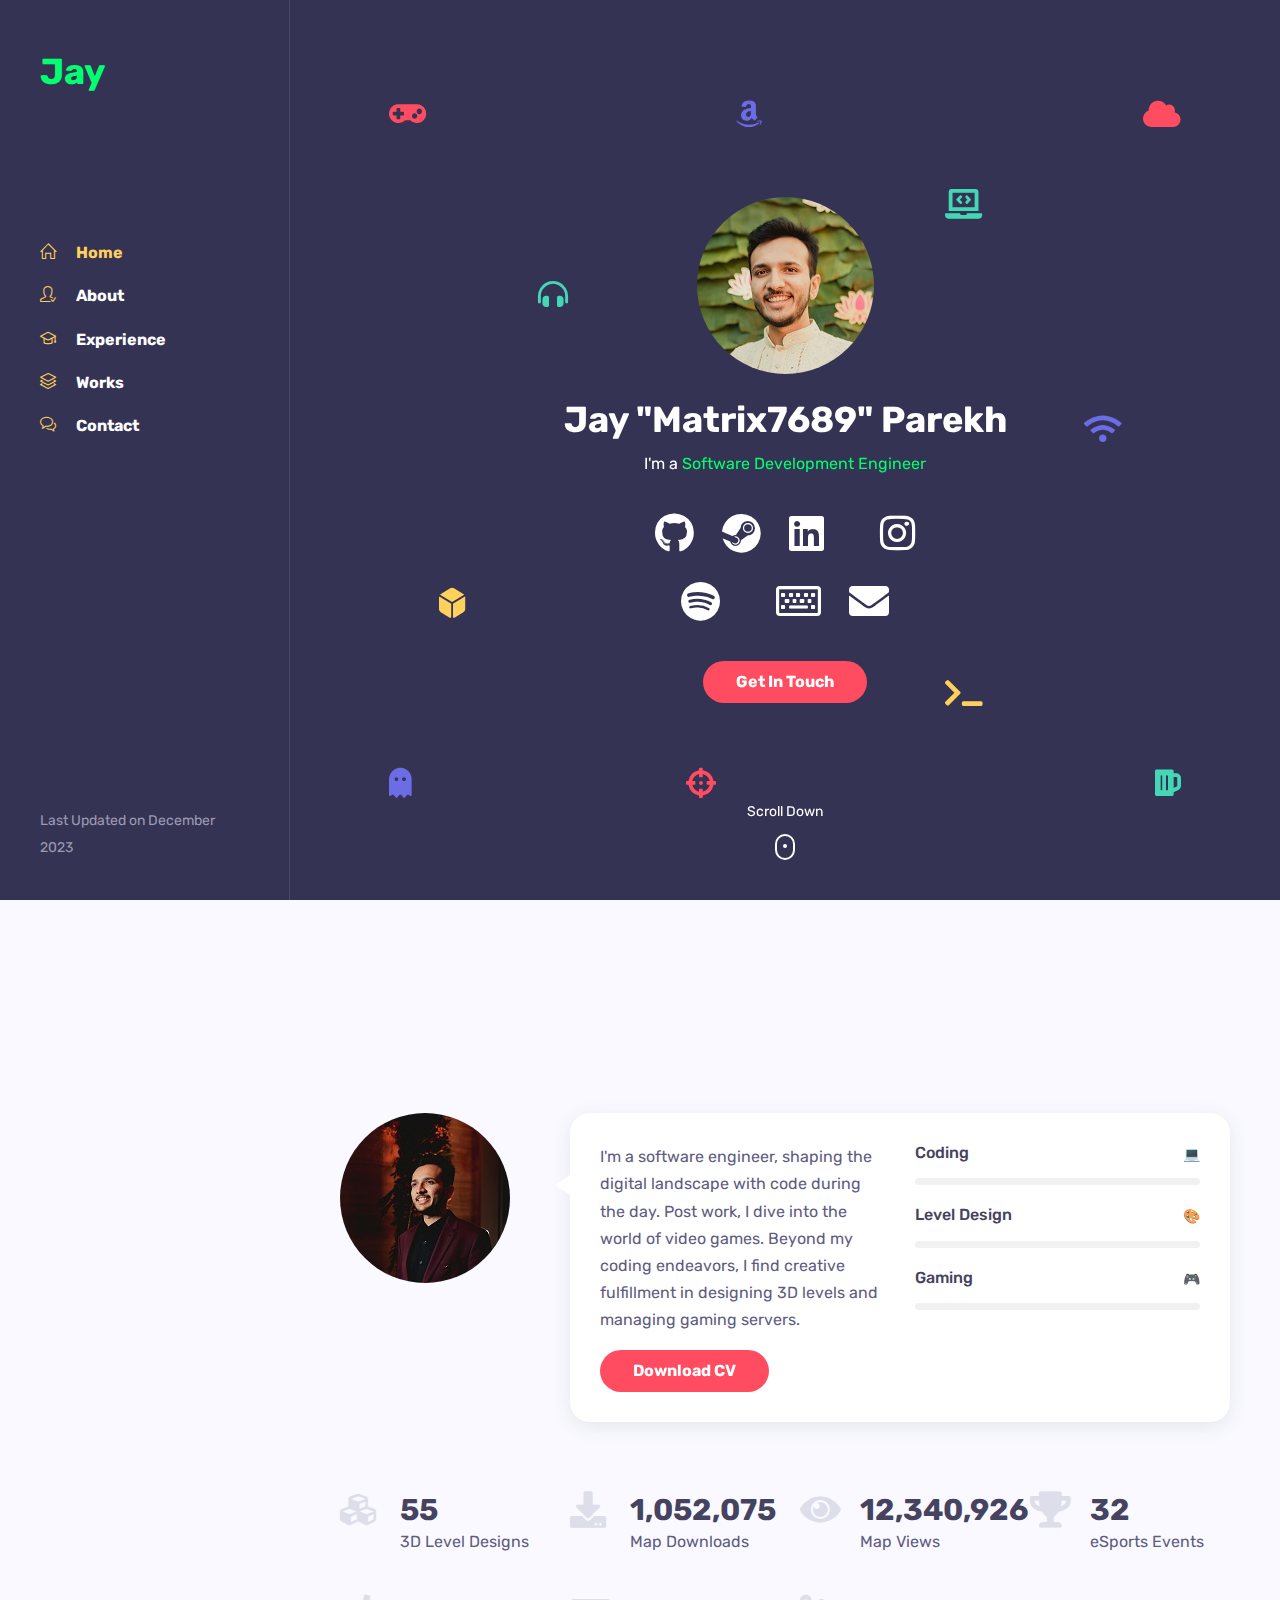
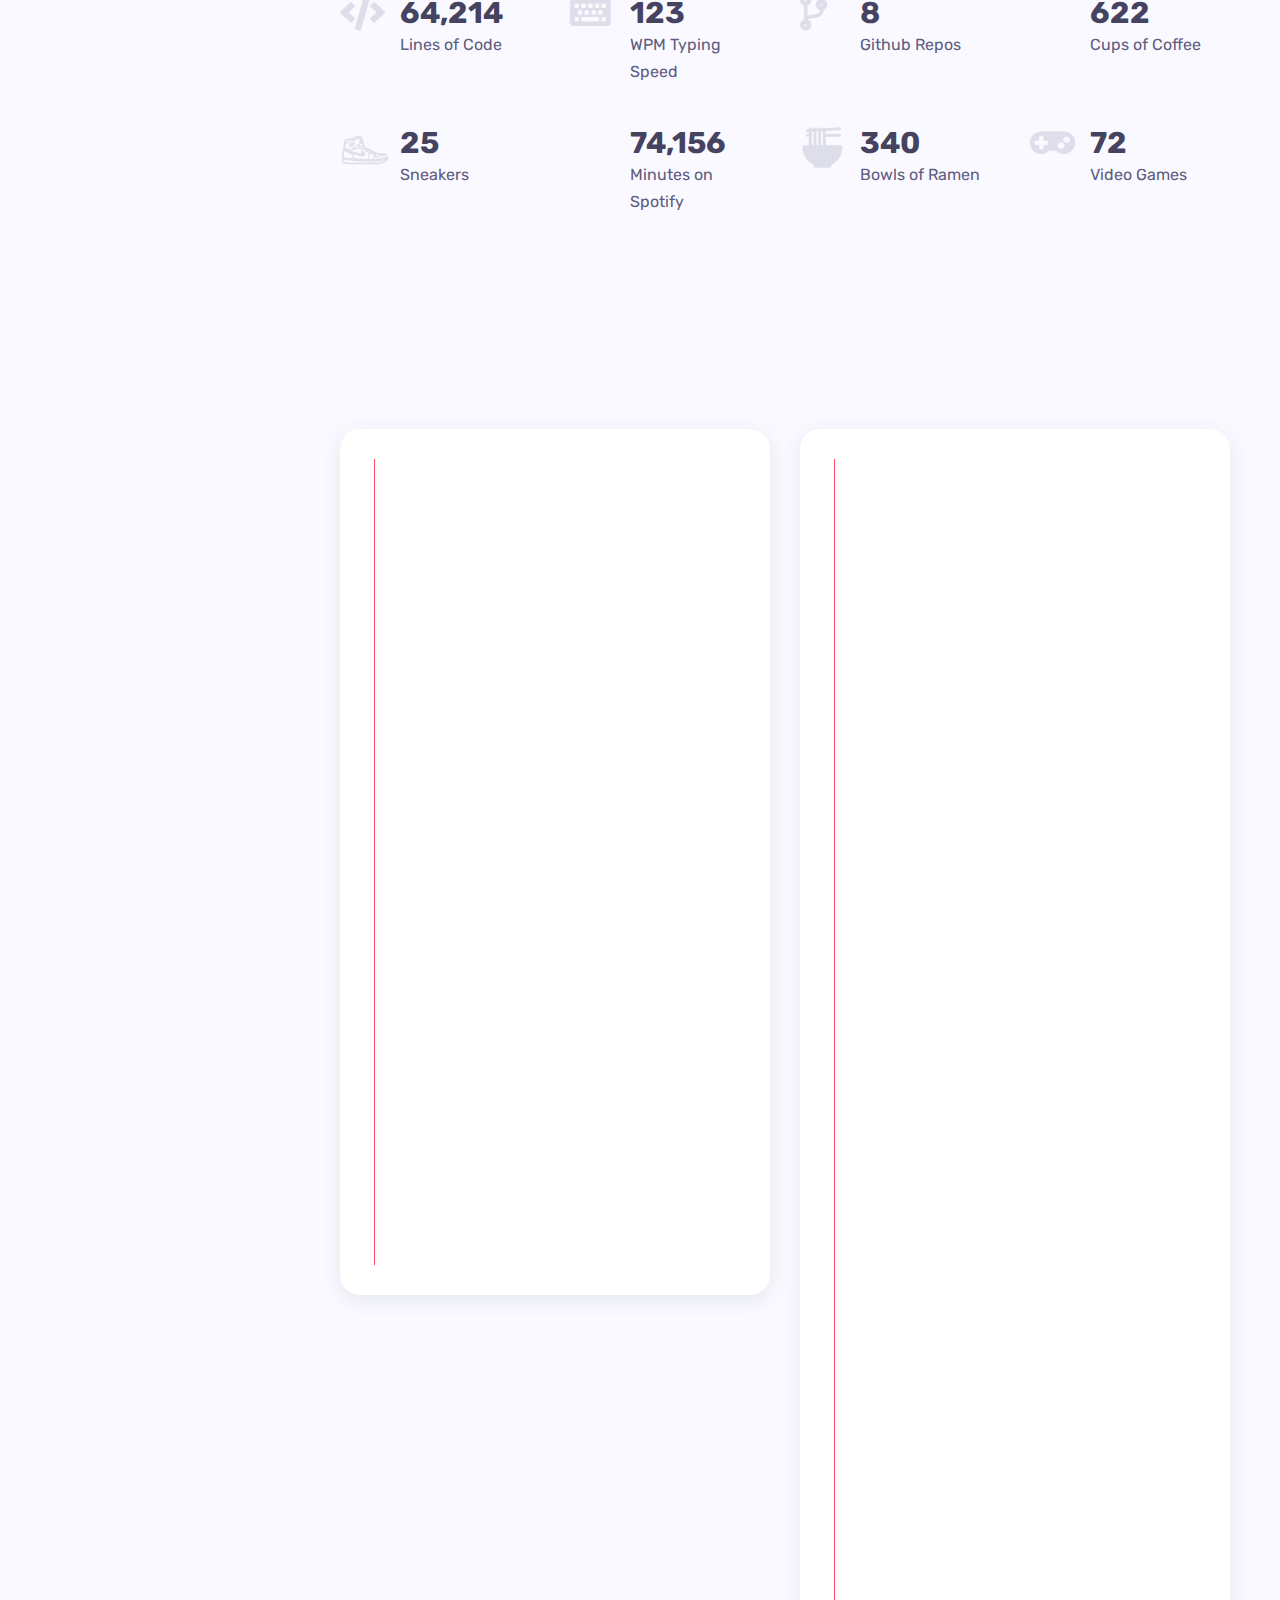
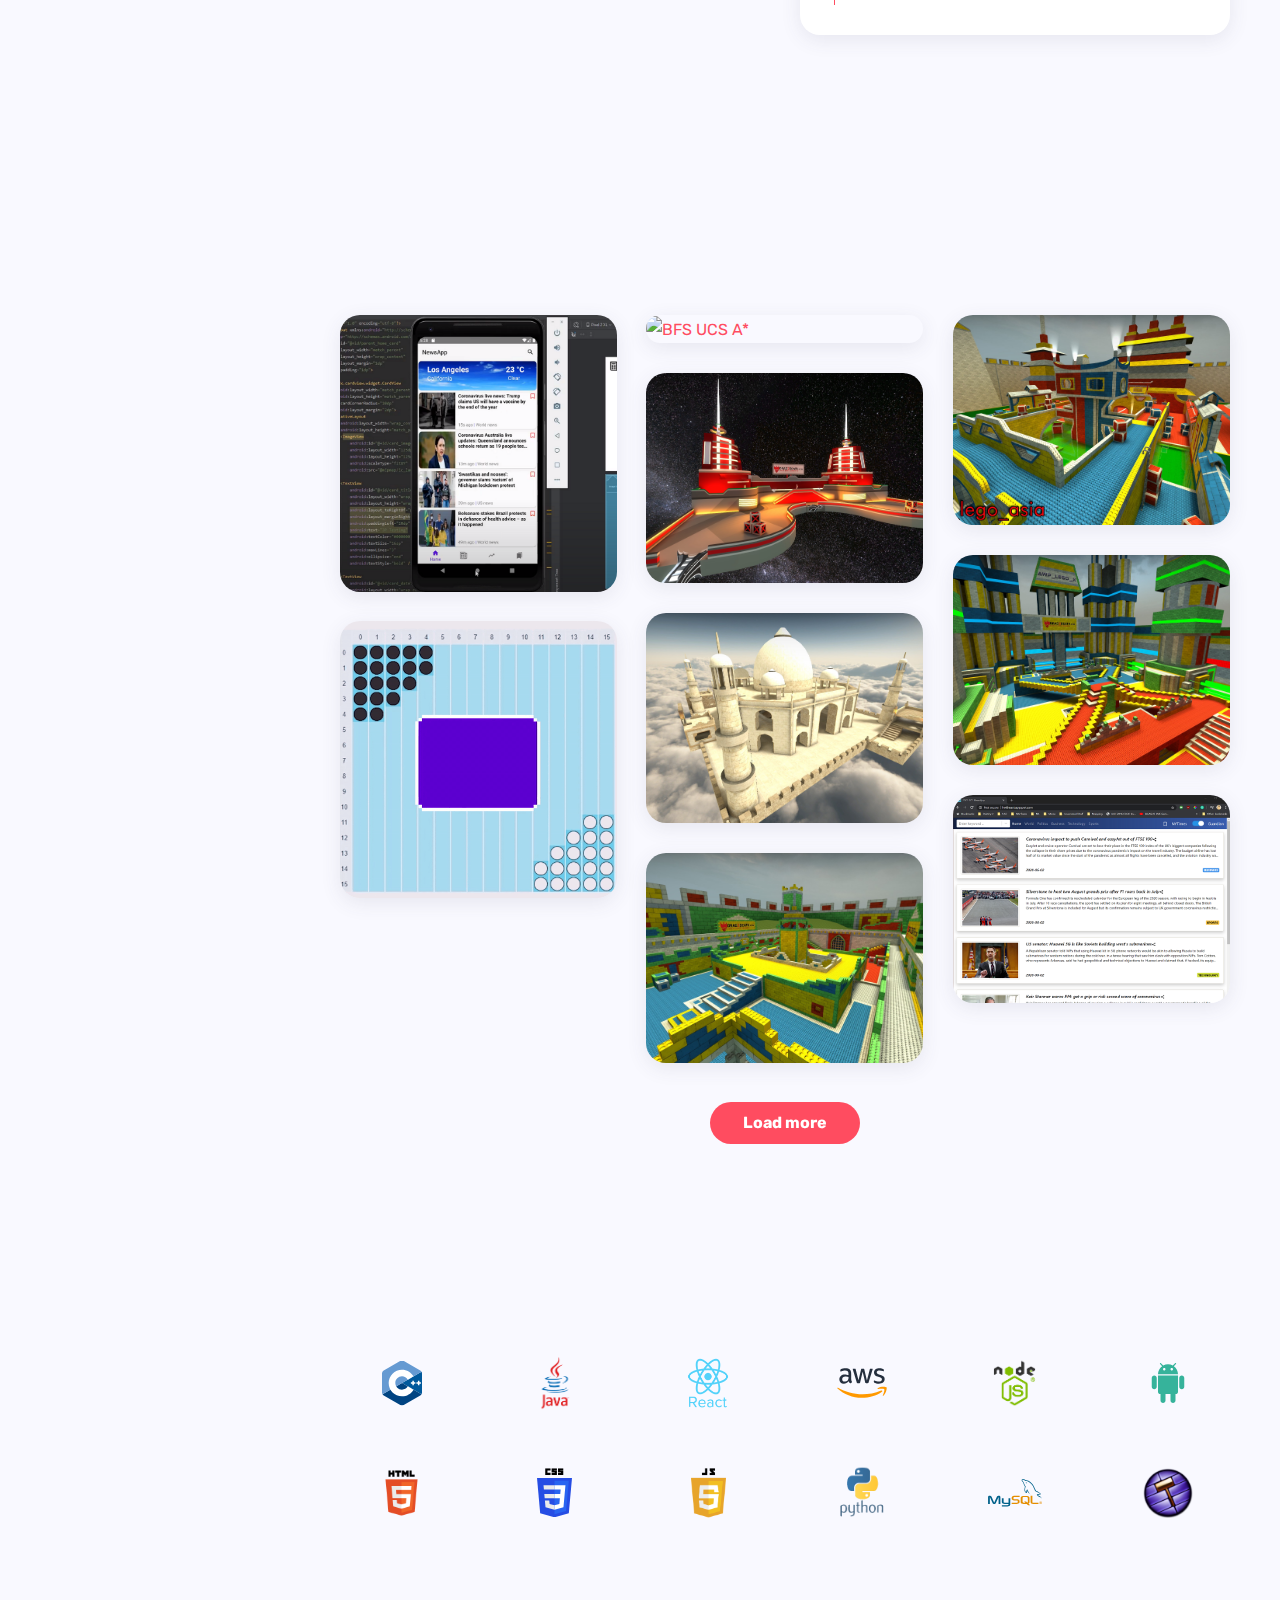
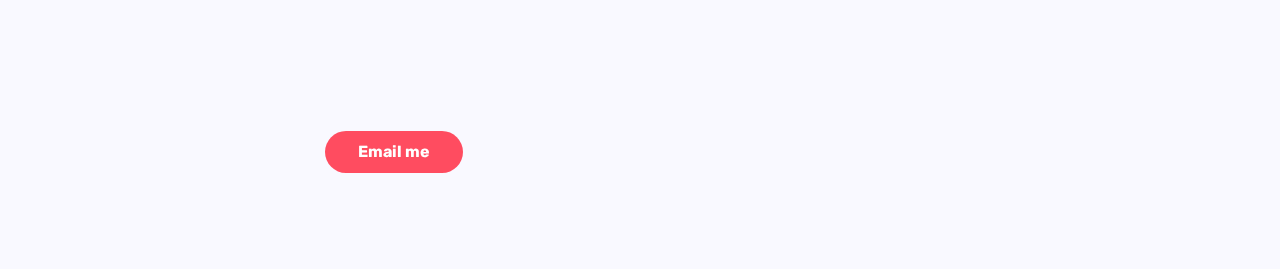
==== commit b4d72b54: "Adding Ramen Bowl" ====
--- a/index.html
+++ b/index.html
@@ -417,24 +417,24 @@
 				<div class="col-md-3 col-sm-6">
 					<!-- fact item -->
 					<div class="fact-item">
-						<span class="fas fa-gamepad"></span>
-						<div class="details">
-							<h3 class="mb-0 mt-0 number"><em class="count">72</em></h3>
-							<p class="mb-0">Video Games</p>
-						</div>
-					</div>
-					<div class="spacer d-md-none d-lg-none" data-height="30"></div>
+						<div class="custom-fact"><img src="images/noodles.png" height="45" width="45"/></div>
+						<div class="details">
+							<h3 class="mb-0 mt-0 number"><em class="count">340</em></h3>
+							<p class="mb-0">Bowls of Ramen</p>
+						</div>
+					</div>
 				</div>
 
 				<div class="col-md-3 col-sm-6">
 					<!-- fact item -->
 					<div class="fact-item">
-						<span class="fas fa-bowl-rice"></span>
-						<div class="details">
-							<h3 class="mb-0 mt-0 number"><em class="count">340</em></h3>
-							<p class="mb-0">Bowls of Ramen</p>
-						</div>
-					</div>
+						<span class="fas fa-gamepad"></span>
+						<div class="details">
+							<h3 class="mb-0 mt-0 number"><em class="count">72</em></h3>
+							<p class="mb-0">Video Games</p>
+						</div>
+					</div>
+					<div class="spacer d-md-none d-lg-none" data-height="30"></div>
 				</div>
 
 			</div>
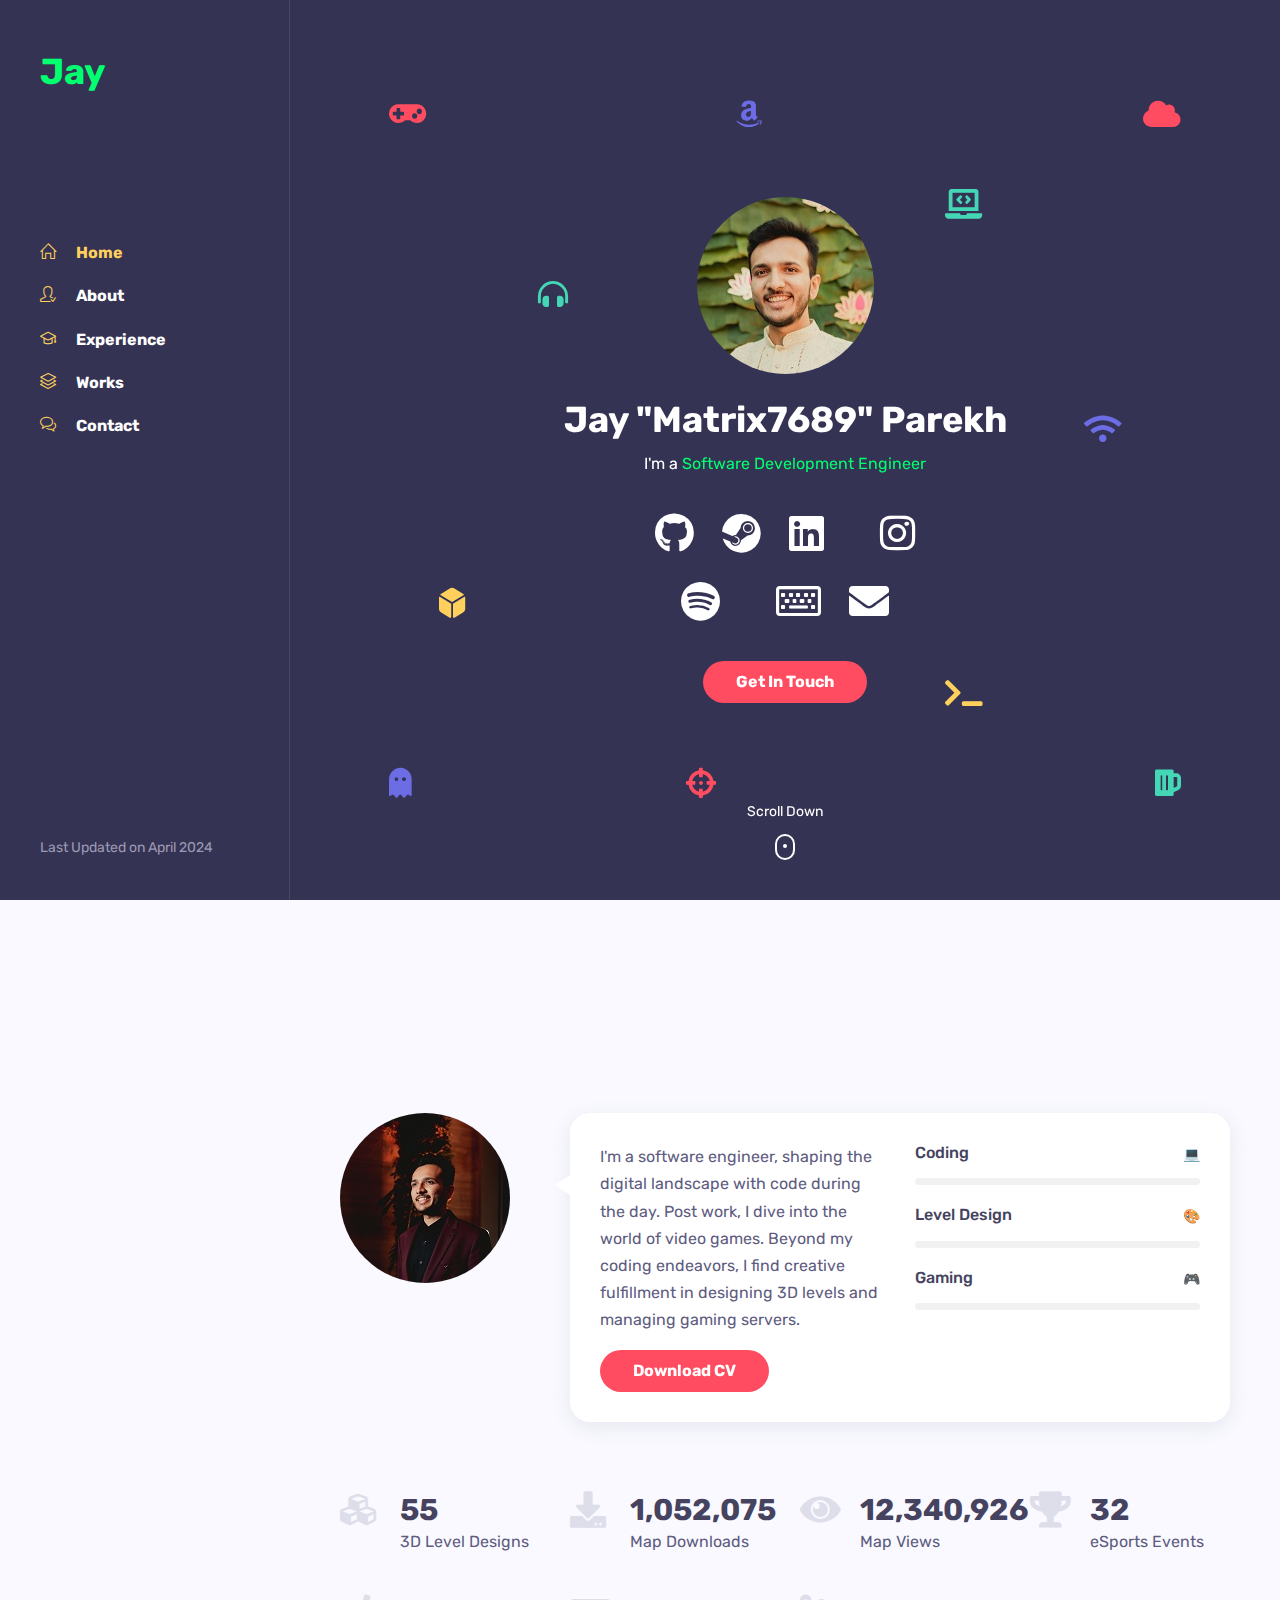
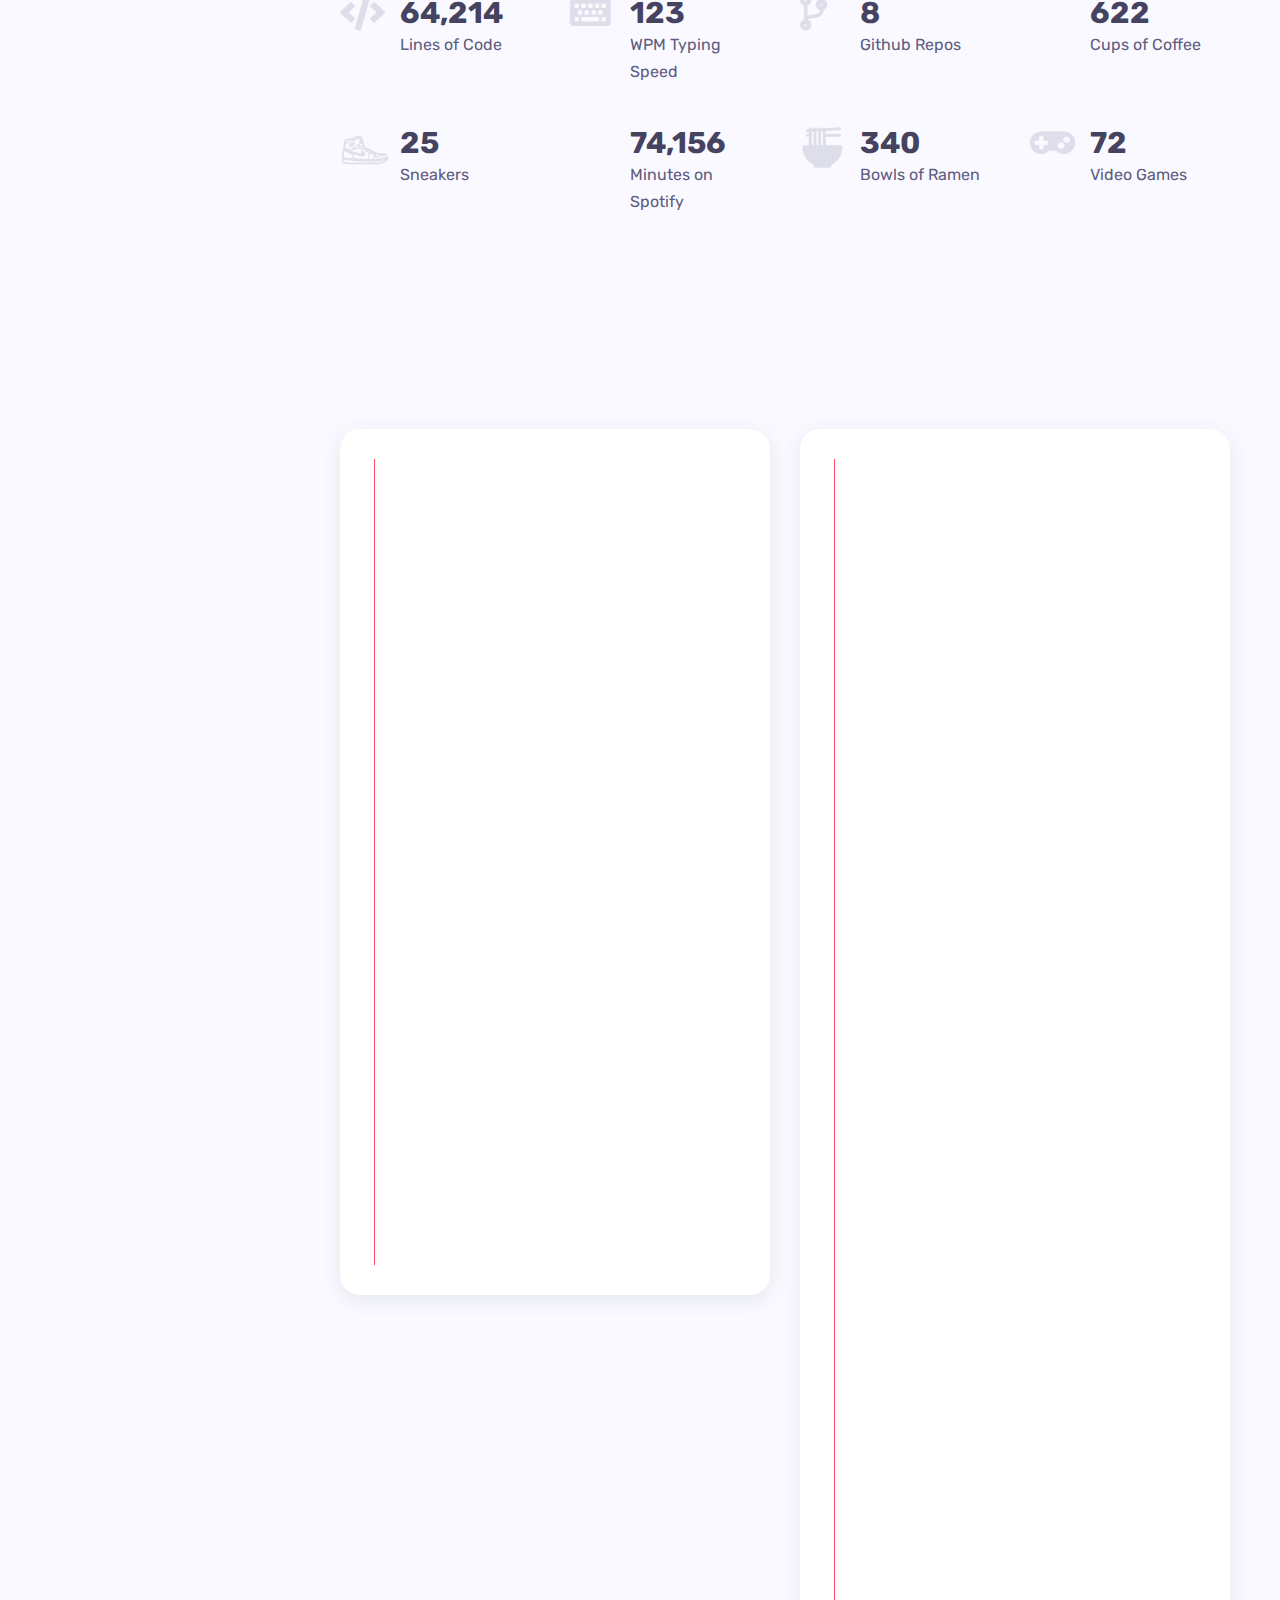
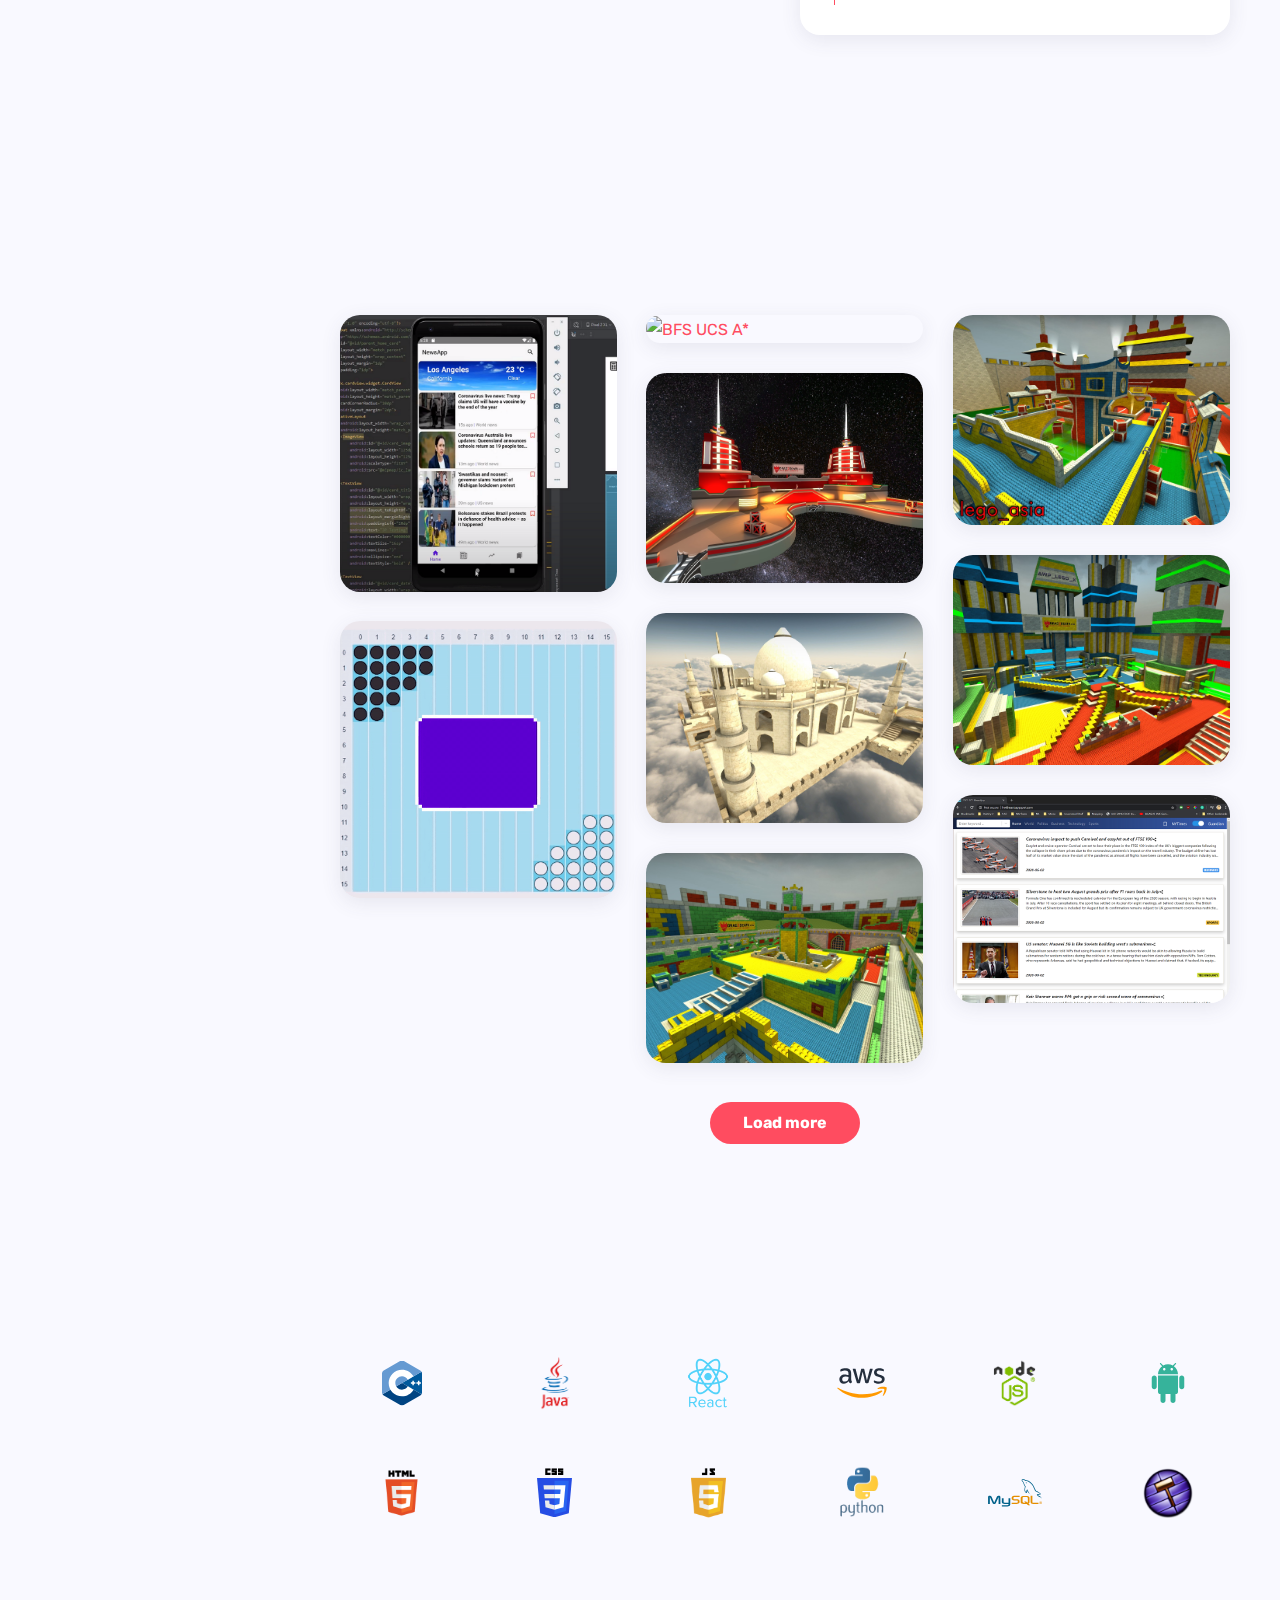
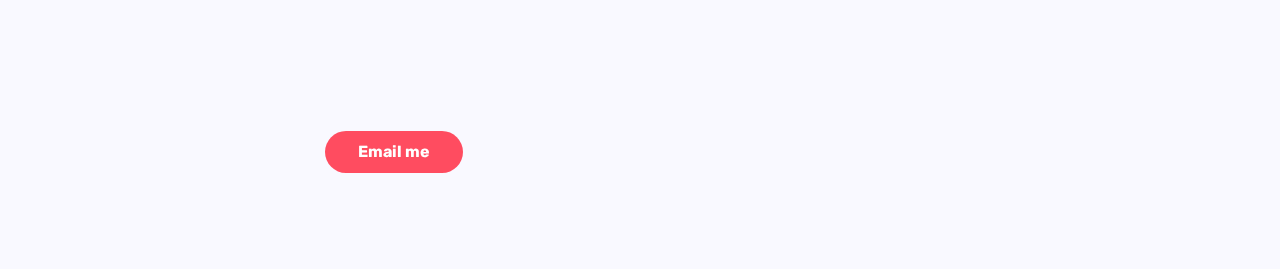
==== commit 759fb68c: "Removed dead code and fixed loading spinner" ====
--- a/index.html
+++ b/index.html
@@ -89,10 +89,8 @@
 		<ul class="vertical-menu scrollspy">
 			<li class="active"><a href="#home"><i class="icon-home"></i>Home</a></li>
 			<li><a href="#about"><i class="icon-user-following"></i>About</a></li>
-<!-- 			<li><a href="#services"><i class="icon-briefcase"></i>Services</a></li> -->
 			<li><a href="#experience"><i class="icon-graduation"></i>Experience</a></li>
 			<li><a href="#works"><i class="icon-layers"></i>Works</a></li>
-			<!-- <li><a href="#blog"><i class="icon-note"></i>Blog</a></li> -->
 			<li><a href="#contact"><i class="icon-bubbles"></i>Contact</a></li>
 		</ul>
 	</nav>
@@ -100,7 +98,7 @@
 	<!-- site footer -->
 	<div class="footer">
 		<!-- copyright text -->
-		<span class="copyright">Last Updated on December 2023</span>
+		<span class="copyright">Last Updated on April 2024</span>
 	</div>
 
 </header>
@@ -178,29 +176,6 @@
 				<div width="50" height="50" data-depth="0.6" class="layer p10"><span class="fas fa-wifi"></span></div>
 
 				<div width="50" height="50" data-depth="0.6" class="layer p11"><span class="fas fa-beer"></span></div>
-
-<!-- 				<svg width="27" height="29" data-depth="0.3" class="layer p1" xmlns="http://www.w3.org/2000/svg"><path d="M21.15625.60099c4.37954 3.67487 6.46544 9.40612 5.47254 15.03526-.9929 5.62915-4.91339 10.30141-10.2846 12.25672-5.37122 1.9553-11.3776.89631-15.75715-2.77856l2.05692-2.45134c3.50315 2.93948 8.3087 3.78663 12.60572 2.22284 4.297-1.5638 7.43381-5.30209 8.22768-9.80537.79387-4.50328-.8749-9.08872-4.37803-12.02821L21.15625.60099z" fill="#FFD15C" fill-rule="evenodd"/></svg>
-
-
-				<svg width="26" height="26" data-depth="0.2" class="layer p2" xmlns="http://www.w3.org/2000/svg"><path d="M13 3.3541L2.42705 24.5h21.1459L13 3.3541z" stroke="#FF4C60" stroke-width="3" fill="none" fill-rule="evenodd"/></svg>
-
-				<svg width="30" height="25" data-depth="0.3" class="layer p3" xmlns="http://www.w3.org/2000/svg"><path d="M.1436 8.9282C3.00213 3.97706 8.2841.92763 14.00013.92796c5.71605.00032 10.9981 3.04992 13.85641 8 2.8583 4.95007 2.8584 11.0491-.00014 16.00024l-2.77128-1.6c2.28651-3.96036 2.28631-8.84002.00011-12.8002-2.2862-3.96017-6.5124-6.40017-11.08513-6.4-4.57271.00018-8.79872 2.43984-11.08524 6.4002l-2.77128-1.6z" fill="#44D7B6" fill-rule="evenodd"/></svg>
-
-				<svg width="15" height="23" data-depth="0.6" class="layer p4" xmlns="http://www.w3.org/2000/svg"><rect transform="rotate(30 9.86603 10.13397)" x="7" width="3" height="25" rx="1.5" fill="#FFD15C" fill-rule="evenodd"/></svg>
-
-				<svg width="15" height="23" data-depth="0.2" class="layer p5" xmlns="http://www.w3.org/2000/svg"><rect transform="rotate(30 9.86603 10.13397)" x="7" width="3" height="25" rx="1.5" fill="#6C6CE5" fill-rule="evenodd"/></svg>
-
-				<svg width="49" height="17" data-depth="0.5" class="layer p6" xmlns="http://www.w3.org/2000/svg"><g fill="#FF4C60" fill-rule="evenodd"><path d="M.5 16.5c0-5.71709 2.3825-10.99895 6.25-13.8567 3.8675-2.85774 8.6325-2.85774 12.5 0C23.1175 5.50106 25.5 10.78292 25.5 16.5H23c0-4.57303-1.90625-8.79884-5-11.08535-3.09375-2.28652-6.90625-2.28652-10 0C4.90625 7.70116 3 11.92697 3 16.5H.5z"/><path d="M23.5 16.5c0-5.71709 2.3825-10.99895 6.25-13.8567 3.8675-2.85774 8.6325-2.85774 12.5 0C46.1175 5.50106 48.5 10.78292 48.5 16.5H46c0-4.57303-1.90625-8.79884-5-11.08535-3.09375-2.28652-6.90625-2.28652-10 0-3.09375 2.28651-5 6.51232-5 11.08535h-2.5z"/></g></svg>
-
-				<svg width="26" height="26" data-depth="0.4" class="layer p7" xmlns="http://www.w3.org/2000/svg"><path d="M13 22.6459L2.42705 1.5h21.1459L13 22.6459z" stroke="#FFD15C" stroke-width="3" fill="none" fill-rule="evenodd"/></svg>
-
-				<svg width="19" height="21" data-depth="0.3" class="layer p8" xmlns="http://www.w3.org/2000/svg"><rect transform="rotate(-40 6.25252 10.12626)" x="7" width="3" height="25" rx="1.5" fill="#6C6CE5" fill-rule="evenodd"/></svg>
-
-				<svg width="30" height="25" data-depth="0.3" data-depth-y="-1.30" class="layer p9" xmlns="http://www.w3.org/2000/svg"><path d="M29.8564 16.0718c-2.85854 4.95114-8.1405 8.00057-13.85654 8.00024-5.71605-.00032-10.9981-3.04992-13.85641-8-2.8583-4.95007-2.8584-11.0491.00014-16.00024l2.77128 1.6c-2.28651 3.96036-2.28631 8.84002-.00011 12.8002 2.2862 3.96017 6.5124 6.40017 11.08513 6.4 4.57271-.00018 8.79872-2.43984 11.08524-6.4002l2.77128 1.6z" fill="#6C6CE5" fill-rule="evenodd"/></svg>
-
-				<svg width="47" height="29" data-depth="0.2" class="layer p10" xmlns="http://www.w3.org/2000/svg"><g fill="#44D7B6" fill-rule="evenodd"><path d="M46.78878 17.19094c-1.95535 5.3723-6.00068 9.52077-10.61234 10.8834-4.61167 1.36265-9.0893-.26708-11.74616-4.27524-2.65686-4.00817-3.08917-9.78636-1.13381-15.15866l2.34923.85505c-1.56407 4.29724-1.2181 8.92018.90705 12.12693 2.12514 3.20674 5.70772 4.5107 9.39692 3.4202 3.68921-1.0905 6.92581-4.40949 8.48988-8.70673l2.34923.85505z"/><path d="M25.17585 9.32448c-1.95535 5.3723-6.00068 9.52077-10.61234 10.8834-4.61167 1.36264-9.0893-.26708-11.74616-4.27525C.16049 11.92447-.27182 6.14628 1.68354.77398l2.34923.85505c-1.56407 4.29724-1.2181 8.92018.90705 12.12692 2.12514 3.20675 5.70772 4.5107 9.39692 3.4202 3.68921-1.0905 6.92581-4.40948 8.48988-8.70672l2.34923.85505z"/></g></svg>
-
-				<svg width="33" height="20" data-depth="0.5" class="layer p11" xmlns="http://www.w3.org/2000/svg"><path d="M32.36774.34317c.99276 5.63023-1.09332 11.3614-5.47227 15.03536-4.37895 3.67396-10.3855 4.73307-15.75693 2.77837C5.76711 16.2022 1.84665 11.53014.8539 5.8999l3.15139-.55567c.7941 4.50356 3.93083 8.24147 8.22772 9.8056 4.29688 1.56413 9.10275.71673 12.60554-2.2227C28.34133 9.98771 30.01045 5.4024 29.21635.89884l3.15139-.55567z" fill="#FFD15C" fill-rule="evenodd"/></svg> -->
 
 			</div>
 		</div>
@@ -443,57 +418,6 @@
 
 	</section>
 
-	<!-- section services -->
-	<!-- <section id="services">
-
-		<div class="container">
-
-
-			<h2 class="section-title wow fadeInUp">Services</h2>
-
-			<div class="spacer" data-height="60"></div>
-
-			<div class="row">
-
-				<div class="col-md-4">
-
-					<div class="service-box rounded data-background padding-30 text-center text-light shadow-blue" data-color="#6C6CE5">
-						<img src="images/service-1.svg" alt="UI/UX design" />
-						<h3 class="mb-3 mt-0">UI/UX design</h3>
-						<p class="mb-0">Lorem ipsum dolor sit amet consectetuer adipiscing elit aenean commodo ligula eget.</p>
-					</div>
-					<div class="spacer d-md-none d-lg-none" data-height="30"></div>
-				</div>
-
-				<div class="col-md-4">
-
-					<div class="service-box rounded data-background padding-30 text-center shadow-yellow" data-color="#F9D74C">
-						<img src="images/service-2.svg" alt="UI/UX design" />
-						<h3 class="mb-3 mt-0">Web Development</h3>
-						<p class="mb-0">Lorem ipsum dolor sit amet consectetuer adipiscing elit aenean commodo ligula eget.</p>
-					</div>
-					<div class="spacer d-md-none d-lg-none" data-height="30"></div>
-				</div>
-
-				<div class="col-md-4">
-
-					<div class="service-box rounded data-background padding-30 text-center text-light shadow-pink" data-color="#F97B8B">
-						<img src="images/service-3.svg" alt="UI/UX design" />
-						<h3 class="mb-3 mt-0">Photography</h3>
-						<p class="mb-0">Lorem ipsum dolor sit amet consectetuer adipiscing elit aenean commodo ligula eget.</p>
-					</div>
-				</div>
-
-			</div>
-
-			<div class="mt-5 text-center">
-				<p class="mb-0">Looking for a custom job? <a href="#contact">Click here</a> to contact me! 👋</p>
-			</div>
-
-		</div>
-
-	</section> -->
-
 	<!-- section experience -->
 	<section id="experience">
 
@@ -613,7 +537,7 @@
 								<h3 class="title">Bigshine Media & Entertainment</h3>
 								<p class="myRole">Chief Technical Officer</p>
 								<ul class="myDesc">
-									<li>Location: Mumbai, Maharashtra, USA</li>
+									<li>Location: Mumbai, Maharashtra, India</li>
 									<li>Led operations of 4 subsidiaries: Mammoth Media, Mammoth Gears, Ironhead Productions and Mammoth Gaming.</li>
 									<li>Headed a group of 3 in developing 3 websites (both front-end and back-end).</li>
 									<li>Communicated, co-ordinated and contacted large companies such as Cooler Master, Zowie by BenQ, Circle Gaming, USports and Entity Gaming.</li>
@@ -669,23 +593,6 @@
 			<div class="row portfolio-wrapper">
 
 				<!-- portfolio item -->
-<!-- 				<div class="col-md-4 col-sm-6 grid-item art">
-					<a href="images/works/1.svg" class="work-image">
-						<div class="portfolio-item rounded shadow-dark">
-							<div class="details">
-								<span class="term">Art</span>
-								<h4 class="title">Project Managment Illustration</h4>
-								<span class="more-button"><i class="icon-magnifier-add"></i></span>
-							</div>
-							<div class="thumb">
-								<img src="images/works/1.svg" alt="Portfolio-title" />
-								<div class="mask"></div>
-							</div>
-						</div>
-					</a>
-				</div> -->
-
-				<!-- portfolio item -->
 				<div class="col-md-4 col-sm-6 grid-item art">
 					<a href="#small-dialog" class="work-content">
 						<div class="portfolio-item rounded shadow-dark">
@@ -734,40 +641,6 @@
 				</div>
 
 				<!-- portfolio item -->
-<!-- 				<div class="col-md-4 col-sm-6 grid-item branding">
-					<a href="https://www.youtube.com/watch?v=qf9z4ulfmYw" class="work-video">
-						<div class="portfolio-item rounded shadow-dark">
-							<div class="details">
-								<span class="term">Branding</span>
-								<h4 class="title">Delivery App Wireframe</h4>
-								<span class="more-button"><i class="icon-camrecorder"></i></span>
-							</div>
-							<div class="thumb">
-								<img src="images/works/3.svg" alt="Portfolio-title" />
-								<div class="mask"></div>
-							</div>
-						</div>
-					</a>
-				</div> -->
-
-				<!-- portfolio item -->
-<!-- 				<div class="col-md-4 col-sm-6 grid-item creative">
-					<a href="https://w.soundcloud.com/player/?url=https%3A//api.soundcloud.com/tracks/240233494&amp;color=%23ff5500&amp;auto_play=false&amp;hide_related=false&amp;show_comments=true&amp;show_user=true&amp;show_reposts=false&amp;show_teaser=true&amp;visual=true" class="work-video">
-						<div class="portfolio-item rounded shadow-dark">
-							<div class="details">
-								<span class="term">Creative</span>
-								<h4 class="title">Onboarding Motivation</h4>
-								<span class="more-button"><i class="icon-music-tone-alt"></i></span>
-							</div>
-							<div class="thumb">
-								<img src="images/works/4.svg" alt="Portfolio-title" />
-								<div class="mask"></div>
-							</div>
-						</div>
-					</a>
-				</div> -->
-
-				<!-- portfolio item -->
 				<div class="col-md-4 col-sm-6 grid-item creative">
 					<a href="#gallery-1" class="gallery-link">
 						<div class="portfolio-item rounded shadow-dark">
@@ -863,22 +736,6 @@
 					</div>
 				</div>
 
-				<!-- portfolio item -->
-<!-- 				<div class="col-md-4 col-sm-6 grid-item creative design">
-					<a href="https://themeforest.net/user/pxlsolutions/portfolio" target="_blank">
-						<div class="portfolio-item rounded shadow-dark">
-							<div class="details">
-								<span class="term">Creative, Design</span>
-								<h4 class="title">Game Store App Concept</h4>
-								<span class="more-button"><i class="icon-link"></i></span>
-							</div>
-							<div class="thumb">
-								<img src="images/works/6.svg" alt="Portfolio-title" />
-								<div class="mask"></div>
-							</div>
-						</div>
-					</a>
-				</div> -->
 				<div class="col-md-4 col-sm-6 grid-item design">
 					<a href="#small-dialog4" class="work-content">
 						<div class="portfolio-item rounded shadow-dark">
@@ -954,7 +811,7 @@
 
 			<!-- more button -->
 			<div class="load-more text-center mt-4">
-				<a href="javascript:" class="btn btn-default"><i class="fas fa-spinner"></i> Load more</a>
+				<a href="javascript:" class="btn btn-default">Load more</a>
 				<!-- numbered pagination (hidden for infinite scroll) -->
 				<ul class="portfolio-pagination list-inline d-none">
 					<li class="list-inline-item">1</li>
@@ -966,60 +823,6 @@
 
 	</section>
 
-	<!-- section prices -->
-<!-- 	<section id="prices">
-
-		<div class="container">
-
-			<h2 class="section-title wow fadeIn">Pricing Plans</h2>
-
-			<div class="spacer" data-height="60"></div>
-
-			<div class="row">
-
-				<div class="col-md-4 pr-md-0 mt-md-4 mt-0">
-
-					<div class="price-item bg-white rounded shadow-dark text-center">
-						<img src="images/price-1.svg" alt="Regular" />
-						<h2 class="plan">Basic</h2>
-						<p>A Simple option but powerful to manage your business</p>
-						<p>Email support</p>
-						<h3 class="price"><em>$</em>9<span>Month</span></h3>
-						<a href="#" class="btn btn-default">Get Started</a>
-					</div>
-				</div>
-
-				<div class="col-md-4 px-md-0 my-4 my-md-0">
-
-					<div class="price-item bg-white rounded shadow-dark text-center best">
-						<span class="badge">Recommended</span>
-						<img src="images/price-2.svg" alt="Premium" />
-						<h2 class="plan">Premium</h2>
-						<p>Unlimited product including apps integrations and more features</p>
-						<p>Mon-Fri support</p>
-						<h3 class="price"><em>$</em>49<span>Month</span></h3>
-						<a href="#" class="btn btn-default">Get Started</a>
-					</div>
-				</div>
-
-				<div class="col-md-4 pl-md-0 mt-md-4 mt-0">
-
-					<div class="price-item bg-white rounded shadow-dark text-center">
-						<img src="images/price-3.svg" alt="Ultimate" />
-						<h2 class="plan">Ultimate</h2>
-						<p>A wise option for large companies and individuals</p>
-						<p>24/7 support</p>
-						<h3 class="price"><em>$</em>99<span>Month</span></h3>
-						<a href="#" class="btn btn-default">Get Started</a>
-					</div>
-				</div>
-
-			</div>
-
-		</div>
-
-	</section> -->
-
 	<!-- section testimonials -->
 	<section id="testimonials">
 
@@ -1028,37 +831,6 @@
 			<!-- section title -->
 			<h2 class="section-title wow fadeInUp">Tech Stack</h2>
 
-			<!-- <div class="spacer" data-height="60"></div> -->
-
-			<!-- testimonials wrapper -->
-			<!-- <div class="testimonials-wrapper">
-
-
-				<div class="testimonial-item text-center mx-auto">
-					<div class="thumb mb-3 mx-auto">
-						<img src="images/avatar-3.svg" alt="customer-name" />
-					</div>
-					<h4 class="mt-3 mb-0">John Doe</h4>
-					<span class="subtitle">Product designer at Dribbble</span>
-					<div class="bg-white padding-30 shadow-dark rounded triangle-top position-relative mt-4">
-						<p class="mb-0">I enjoy working with the theme and learn so much. You guys make the process fun and interesting. Good luck! 👍</p>
-					</div>
-				</div>
-
-
-				<div class="testimonial-item text-center mx-auto">
-					<div class="thumb mb-3 mx-auto">
-						<img src="images/avatar-1.svg" alt="customer-name" />
-					</div>
-					<h4 class="mt-3 mb-0">John Doe</h4>
-					<span class="subtitle">Product designer at Dribbble</span>
-					<div class="bg-white padding-30 shadow-dark rounded triangle-top position-relative mt-4">
-						<p class="mb-0">I enjoy working with the theme and learn so much. You guys make the process fun and interesting. Good luck! 🔥</p>
-					</div>
-				</div>
-
-			</div> -->
-
 			<div class="row">
 				<div class="col-md-2 col-6">
 					<!-- client item -->
@@ -1162,87 +934,6 @@
 		</div>
 
 	</section>
-
-	<!-- section blog -->
-	<!-- <section id="blog">
-
-		<div class="container">
-
-
-			<h2 class="section-title wow fadeInUp">Latest Posts</h2>
-
-			<div class="spacer" data-height="60"></div>
-
-			<div class="row blog-wrapper">
-
-				<div class="col-md-4">
-
-					<div class="blog-item rounded bg-white shadow-dark wow fadeIn">
-						<div class="thumb">
-							<a href="#">
-								<span class="category">Reviews</span>
-							</a>
-							<a href="#">
-								<img src="images/blog/1.svg" alt="blog-title" />
-							</a>
-						</div>
-						<div class="details">
-							<h4 class="my-0 title"><a href="#">5 Best App Development Tool for Your Project</a></h4>
-							<ul class="list-inline meta mb-0 mt-2">
-								<li class="list-inline-item">09 February, 2020</li>
-								<li class="list-inline-item"></li>
-							</ul>
-						</div>
-					</div>
-				</div>
-
-				<div class="col-md-4">
-
-					<div class="blog-item rounded bg-white shadow-dark wow fadeIn">
-						<div class="thumb">
-							<a href="#">
-								<span class="category">Tutorial</span>
-							</a>
-							<a href="#">
-								<img src="images/blog/2.svg" alt="blog-title" />
-							</a>
-						</div>
-						<div class="details">
-							<h4 class="my-0 title"><a href="#">Common Misconceptions About Payment</a></h4>
-							<ul class="list-inline meta mb-0 mt-2">
-								<li class="list-inline-item">07 February, 2020</li>
-								<li class="list-inline-item"></li>
-							</ul>
-						</div>
-					</div>
-				</div>
-
-				<div class="col-md-4">
-
-					<div class="blog-item rounded bg-white shadow-dark wow fadeIn">
-						<div class="thumb">
-							<a href="#">
-								<span class="category">Business</span>
-							</a>
-							<a href="#">
-								<img src="images/blog/3.svg" alt="blog-title" />
-							</a>
-						</div>
-						<div class="details">
-							<h4 class="my-0 title"><a href="#">3 Things To Know About Startup Business</a></h4>
-							<ul class="list-inline meta mb-0 mt-2">
-								<li class="list-inline-item">06 February, 2020</li>
-								<li class="list-inline-item"></li>
-							</ul>
-						</div>
-					</div>
-				</div>
-
-			</div>
-
-		</div>
-
-	</section> -->
 
 	<!-- section contact -->
 	<section id="contact">
@@ -1255,54 +946,7 @@
 			<div class="spacer" data-height="60"></div>
 
 			<div class="row">
-
-<!-- 				<div class="col-md-4">
-					<div class="contact-info">
-						<h3 class="wow fadeInUp">Let's talk about everything!</h3>
-						<p class="wow fadeInUp">Don't like forms? Send me an <a href="mailto:jay.parekh7689@gmail.com">email</a>. 👋</p>
-					</div>
-				</div> -->
-<!-- 					<form id="contact-form" class="contact-form mt-6" method="post" action="https://pxltheme.com/html/bolby/demo/form/contact.php">
-
-						<div class="messages"></div>
-
-						<div class="row">
-							<div class="column col-md-6">
-
-								<div class="form-group">
-									<input type="text" class="form-control" name="InputName" id="InputName" placeholder="Your name" required="required" data-error="Name is required.">
-									<div class="help-block with-errors"></div>
-								</div>
-							</div>
-
-							<div class="column col-md-6">
-
-								<div class="form-group">
-									<input type="email" class="form-control" id="InputEmail" name="InputEmail" placeholder="Email address" required="required" data-error="Email is required.">
-									<div class="help-block with-errors"></div>
-								</div>
-							</div>
-
-							<div class="column col-md-12">
-
-								<div class="form-group">
-									<input type="text" class="form-control" id="InputSubject" name="InputSubject" placeholder="Subject" required="required" data-error="Subject is required.">
-									<div class="help-block with-errors"></div>
-								</div>
-							</div>
-
-							<div class="column col-md-12">
-
-								<div class="form-group">
-									<textarea name="InputMessage" id="InputMessage" class="form-control" rows="5" placeholder="Message" required="required" data-error="Message is required."></textarea>
-									<div class="help-block with-errors"></div>
-								</div>
-							</div>
-						</div>
-
-					</form> -->
 				<a href="mailto:jay.parekh7689@gmail.com" class="btn btn-default">Email me</a>
-
 			</div>
 
 		</div>
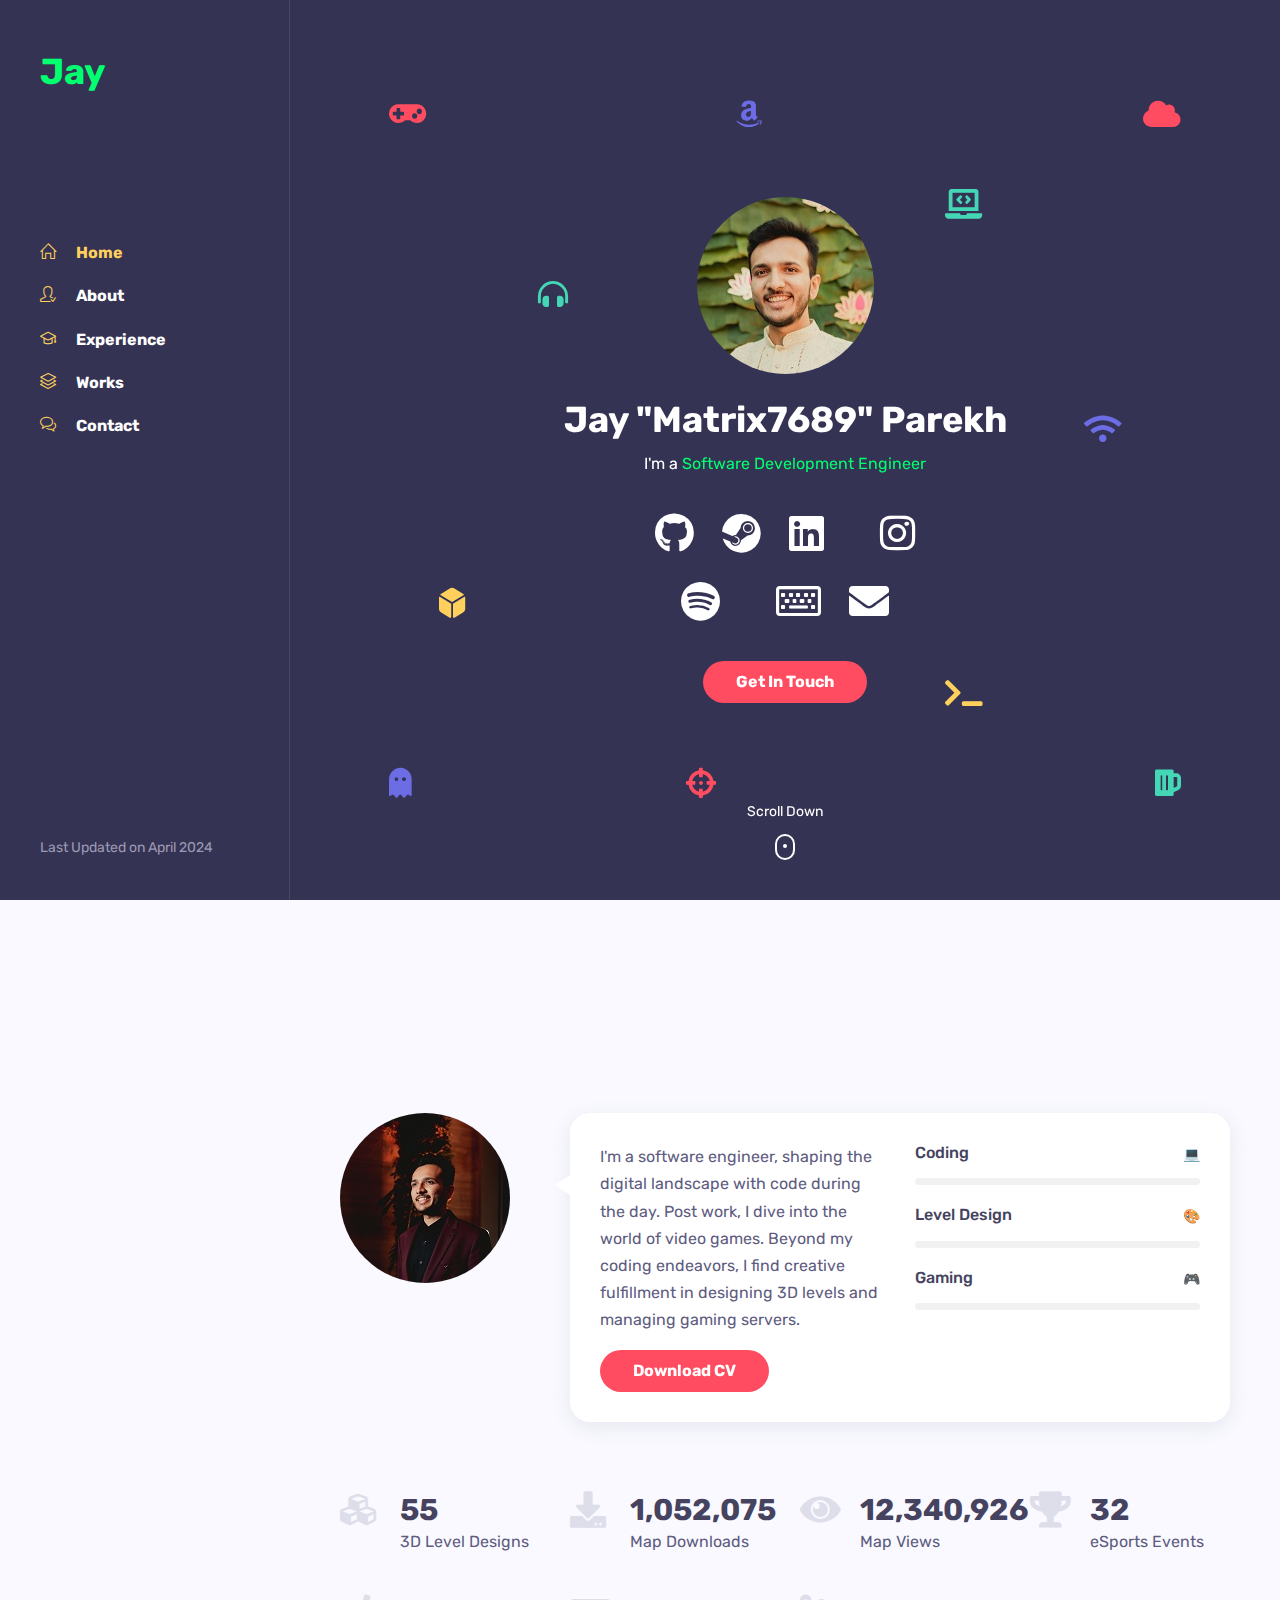
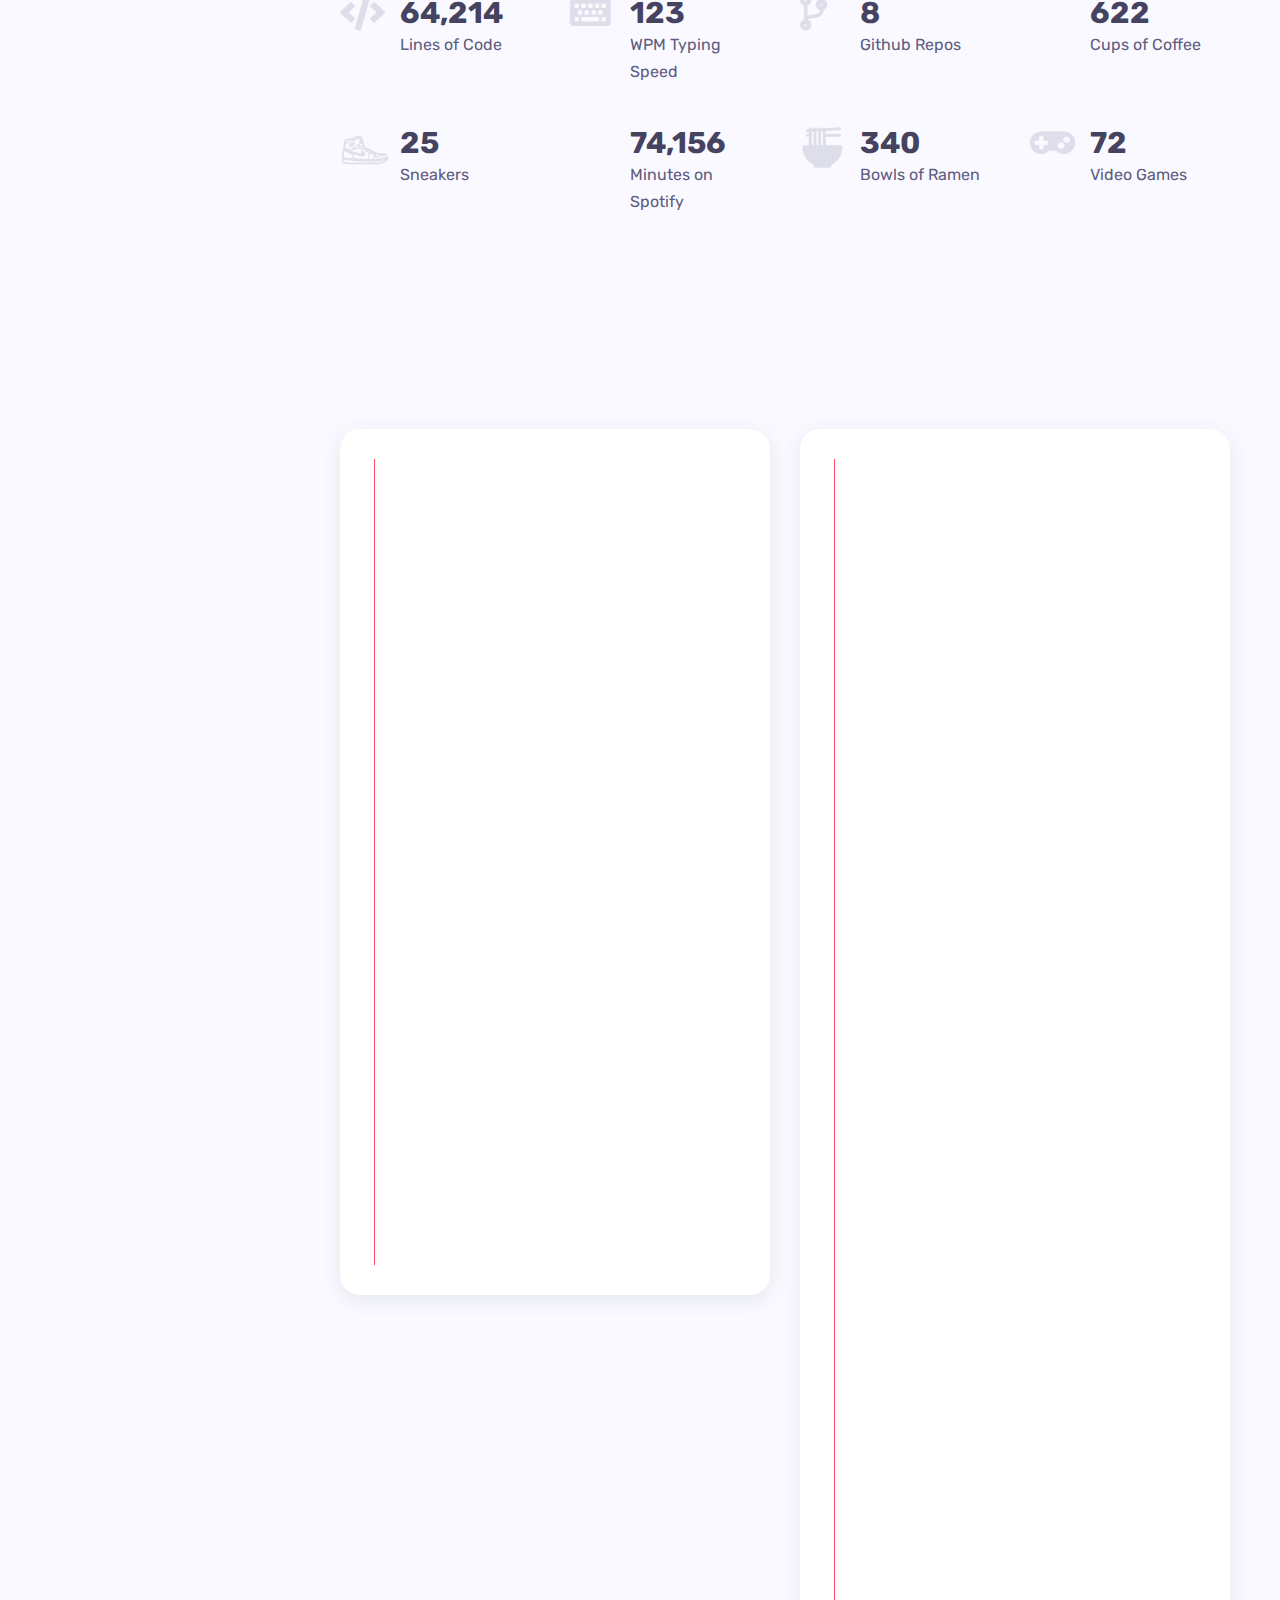
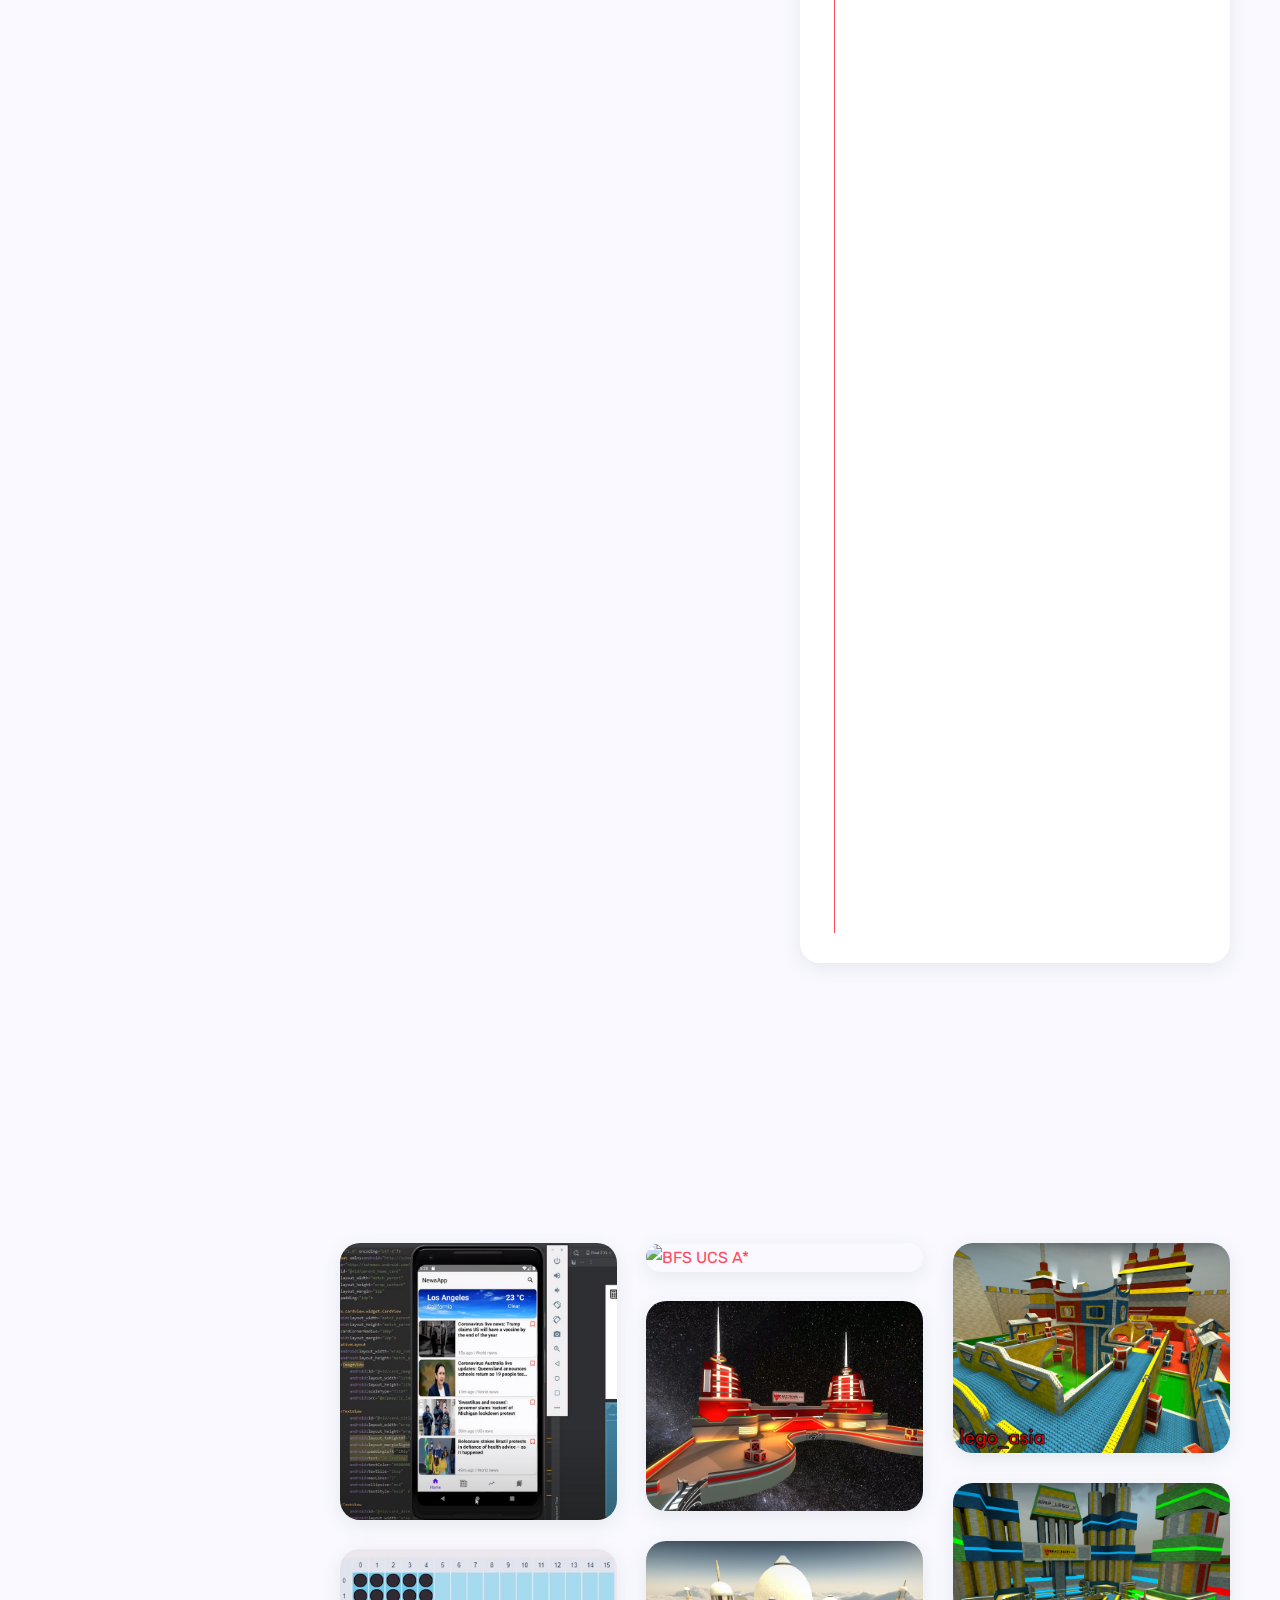
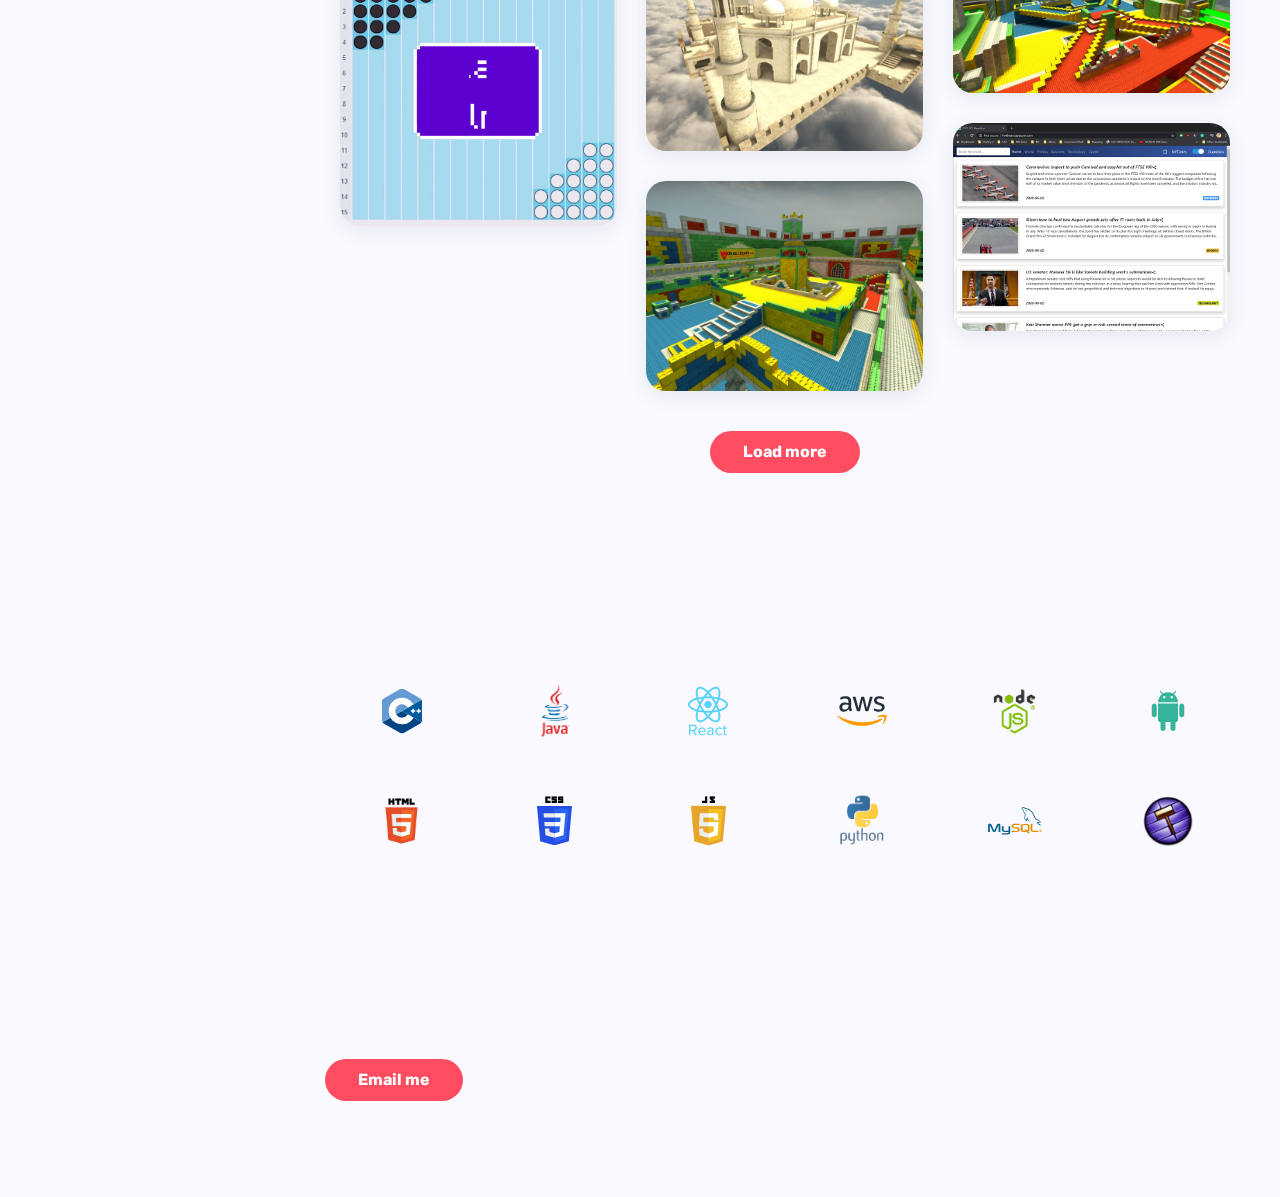
==== commit 5881795c: "Updated Work experience section and Resume" ====
--- a/index.html
+++ b/index.html
@@ -496,7 +496,8 @@
 								<p class="myRole">Software Development Engineer II</p>
 								<ul class="myDesc">
 									<li>Location: Seattle, Washington, USA</li>
-									<li>Ordering Compute Shopping Cart Team</li>
+									<li>Enhanced and optimized the existing shopping cart throttling mechanism, providing robust protection against bot attacks and ensuring uninterrupted service availability.</li>
+									<li>Proactively updated the service documentation and dashboards.</li>
 								</ul>
 							</div>
 						</div>
@@ -509,7 +510,12 @@
 								<p class="myRole">Software Development Engineer I</p>
 								<ul class="myDesc">
 									<li>Location: Seattle, Washington, USA</li>
-									<li>Ordering Compute Shopping Cart Team</li>
+									<li>Devised translation and invocation strategies for a novel service. Collaborated with partner teams and engineers, exploring multiple approaches. Held two design discussions and facilitated a backlog grooming session with task breakdown. The chosen approach leveraged existing components, resulting in a 3-4 month reduction in overall implementation effort.</li>
+									<li>Collaborated with various partner teams on a service migration initiative. Successfully implemented an optimized solution that significantly improved the shopping cart performance, resulting in a global latency reduction of tm99 10ms and substantial savings in infrastructure costs.</li>
+									<li>Achieved $1,740,000 in infrastructure cost savings by refactoring the shopping cart caching storage solution. Simultaneously, this optimization led to a global latency reduction of tm99 15ms.</li>
+									<li>Assisted the client team in migrating to a newer version of the Shopping Cart. Conducted design discussions and implemented solutions that ensured backward compatibility and included metrics for tracking.</li>
+									<li>Operational work – Restored 3 pipelines with 16 regions, ran 5 peak traffic simulations, setup a testing framework that fires mock requests, restructured the primary pipeline, resolved security risks, and ran stress tests.</li>
+									<li>Teamwork – Mentored two Software Engineers, conducted Knowledge Transfer sessions on valuable internal debugging and log querying tools. Actively participated in team design discussions and proactively maintained service documentation.</li>
 								</ul>
 							</div>
 						</div>
